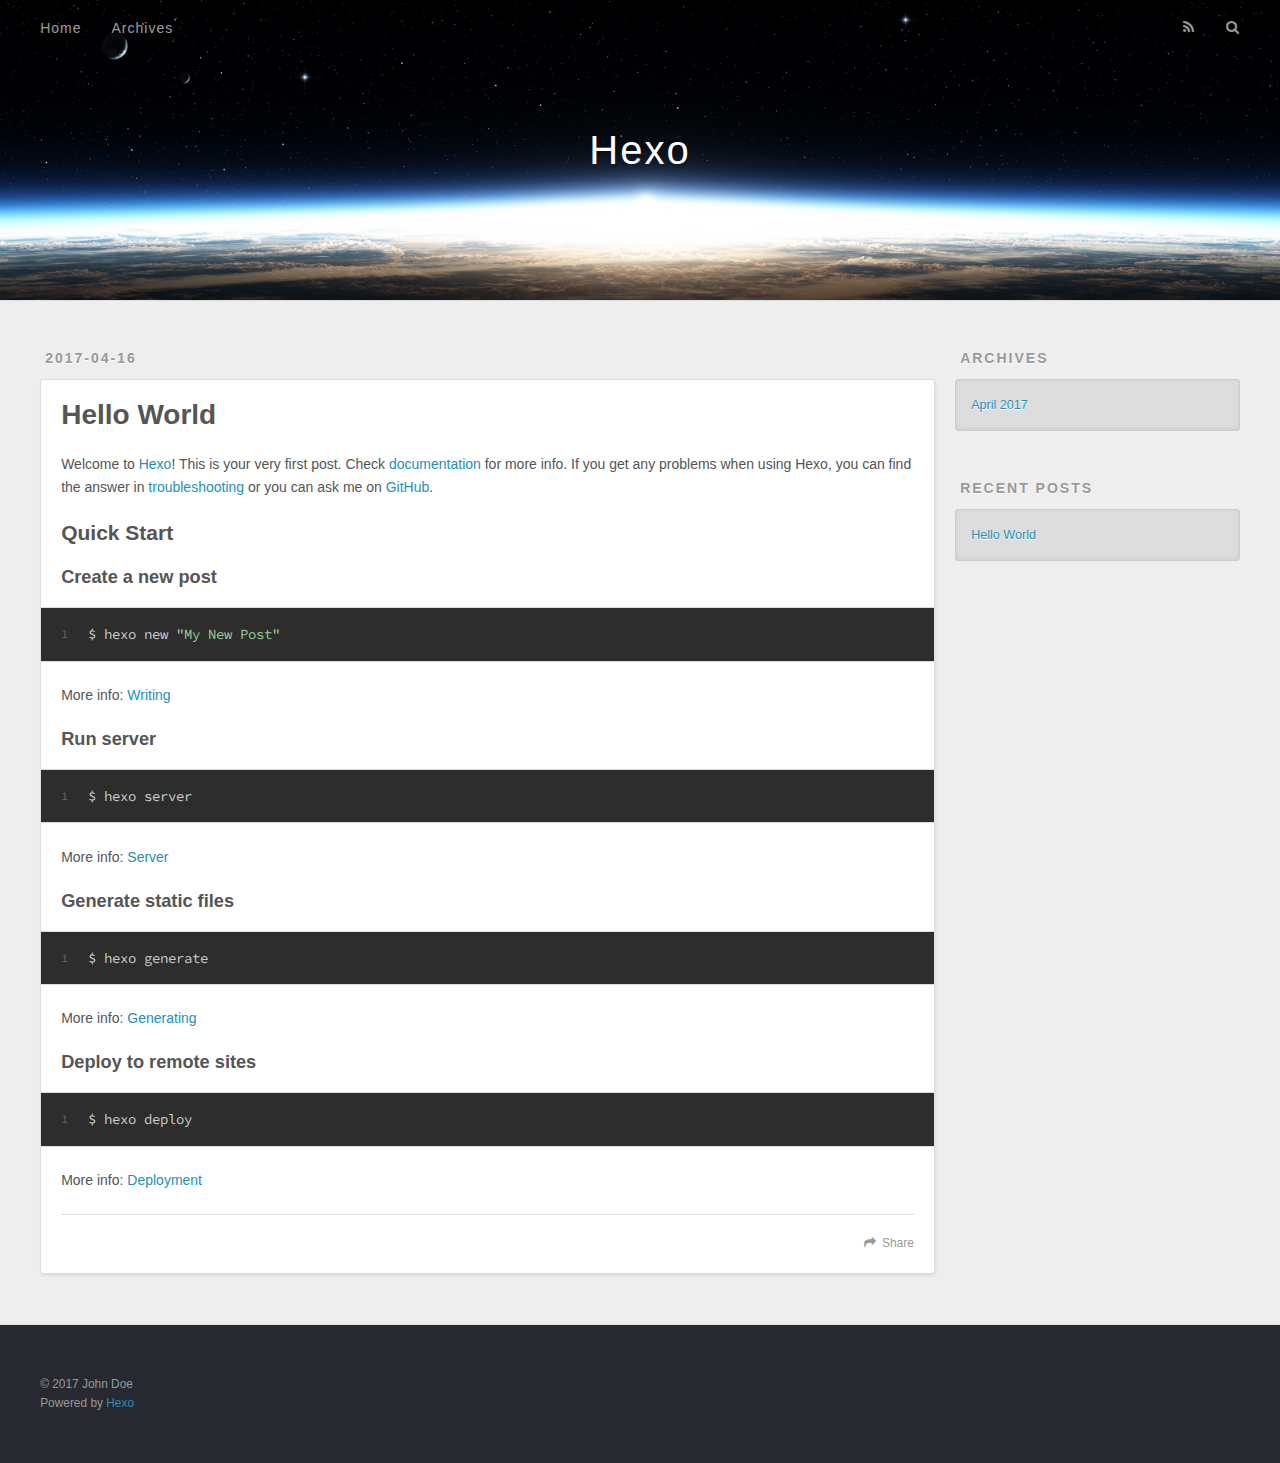
==== index.html @ 0e1c034b "Site updated: 2017-04-16 21:16:54" ====
<!DOCTYPE html>
<html>
<head>
  <meta charset="utf-8">
  
  <title>Hexo</title>
  <meta name="viewport" content="width=device-width, initial-scale=1, maximum-scale=1">
  <meta property="og:type" content="website">
<meta property="og:title" content="Hexo">
<meta property="og:url" content="http://yoursite.com/index.html">
<meta property="og:site_name" content="Hexo">
<meta name="twitter:card" content="summary">
<meta name="twitter:title" content="Hexo">
  
    <link rel="alternate" href="/atom.xml" title="Hexo" type="application/atom+xml">
  
  
    <link rel="icon" href="/favicon.png">
  
  
    <link href="//fonts.googleapis.com/css?family=Source+Code+Pro" rel="stylesheet" type="text/css">
  
  <link rel="stylesheet" href="/css/style.css">
  

</head>

<body>
  <div id="container">
    <div id="wrap">
      <header id="header">
  <div id="banner"></div>
  <div id="header-outer" class="outer">
    <div id="header-title" class="inner">
      <h1 id="logo-wrap">
        <a href="/" id="logo">Hexo</a>
      </h1>
      
    </div>
    <div id="header-inner" class="inner">
      <nav id="main-nav">
        <a id="main-nav-toggle" class="nav-icon"></a>
        
          <a class="main-nav-link" href="/">Home</a>
        
          <a class="main-nav-link" href="/archives">Archives</a>
        
      </nav>
      <nav id="sub-nav">
        
          <a id="nav-rss-link" class="nav-icon" href="/atom.xml" title="RSS Feed"></a>
        
        <a id="nav-search-btn" class="nav-icon" title="Search"></a>
      </nav>
      <div id="search-form-wrap">
        <form action="//google.com/search" method="get" accept-charset="UTF-8" class="search-form"><input type="search" name="q" class="search-form-input" placeholder="Search"><button type="submit" class="search-form-submit">&#xF002;</button><input type="hidden" name="sitesearch" value="http://yoursite.com"></form>
      </div>
    </div>
  </div>
</header>
      <div class="outer">
        <section id="main">
  
    <article id="post-hello-world" class="article article-type-post" itemscope itemprop="blogPost">
  <div class="article-meta">
    <a href="/2017/04/16/hello-world/" class="article-date">
  <time datetime="2017-04-16T12:38:31.000Z" itemprop="datePublished">2017-04-16</time>
</a>
    
  </div>
  <div class="article-inner">
    
    
      <header class="article-header">
        
  
    <h1 itemprop="name">
      <a class="article-title" href="/2017/04/16/hello-world/">Hello World</a>
    </h1>
  

      </header>
    
    <div class="article-entry" itemprop="articleBody">
      
        <p>Welcome to <a href="https://hexo.io/" target="_blank" rel="external">Hexo</a>! This is your very first post. Check <a href="https://hexo.io/docs/" target="_blank" rel="external">documentation</a> for more info. If you get any problems when using Hexo, you can find the answer in <a href="https://hexo.io/docs/troubleshooting.html" target="_blank" rel="external">troubleshooting</a> or you can ask me on <a href="https://github.com/hexojs/hexo/issues" target="_blank" rel="external">GitHub</a>.</p>
<h2 id="Quick-Start"><a href="#Quick-Start" class="headerlink" title="Quick Start"></a>Quick Start</h2><h3 id="Create-a-new-post"><a href="#Create-a-new-post" class="headerlink" title="Create a new post"></a>Create a new post</h3><figure class="highlight bash"><table><tr><td class="gutter"><pre><div class="line">1</div></pre></td><td class="code"><pre><div class="line">$ hexo new <span class="string">"My New Post"</span></div></pre></td></tr></table></figure>
<p>More info: <a href="https://hexo.io/docs/writing.html" target="_blank" rel="external">Writing</a></p>
<h3 id="Run-server"><a href="#Run-server" class="headerlink" title="Run server"></a>Run server</h3><figure class="highlight bash"><table><tr><td class="gutter"><pre><div class="line">1</div></pre></td><td class="code"><pre><div class="line">$ hexo server</div></pre></td></tr></table></figure>
<p>More info: <a href="https://hexo.io/docs/server.html" target="_blank" rel="external">Server</a></p>
<h3 id="Generate-static-files"><a href="#Generate-static-files" class="headerlink" title="Generate static files"></a>Generate static files</h3><figure class="highlight bash"><table><tr><td class="gutter"><pre><div class="line">1</div></pre></td><td class="code"><pre><div class="line">$ hexo generate</div></pre></td></tr></table></figure>
<p>More info: <a href="https://hexo.io/docs/generating.html" target="_blank" rel="external">Generating</a></p>
<h3 id="Deploy-to-remote-sites"><a href="#Deploy-to-remote-sites" class="headerlink" title="Deploy to remote sites"></a>Deploy to remote sites</h3><figure class="highlight bash"><table><tr><td class="gutter"><pre><div class="line">1</div></pre></td><td class="code"><pre><div class="line">$ hexo deploy</div></pre></td></tr></table></figure>
<p>More info: <a href="https://hexo.io/docs/deployment.html" target="_blank" rel="external">Deployment</a></p>

      
    </div>
    <footer class="article-footer">
      <a data-url="http://yoursite.com/2017/04/16/hello-world/" data-id="cj1kpspxg0000loucsde2zpg5" class="article-share-link">Share</a>
      
      
    </footer>
  </div>
  
</article>


  

</section>
        
          <aside id="sidebar">
  
    

  
    

  
    
  
    
  <div class="widget-wrap">
    <h3 class="widget-title">Archives</h3>
    <div class="widget">
      <ul class="archive-list"><li class="archive-list-item"><a class="archive-list-link" href="/archives/2017/04/">April 2017</a></li></ul>
    </div>
  </div>


  
    
  <div class="widget-wrap">
    <h3 class="widget-title">Recent Posts</h3>
    <div class="widget">
      <ul>
        
          <li>
            <a href="/2017/04/16/hello-world/">Hello World</a>
          </li>
        
      </ul>
    </div>
  </div>

  
</aside>
        
      </div>
      <footer id="footer">
  
  <div class="outer">
    <div id="footer-info" class="inner">
      &copy; 2017 John Doe<br>
      Powered by <a href="http://hexo.io/" target="_blank">Hexo</a>
    </div>
  </div>
</footer>
    </div>
    <nav id="mobile-nav">
  
    <a href="/" class="mobile-nav-link">Home</a>
  
    <a href="/archives" class="mobile-nav-link">Archives</a>
  
</nav>
    

<script src="//ajax.googleapis.com/ajax/libs/jquery/2.0.3/jquery.min.js"></script>


  <link rel="stylesheet" href="/fancybox/jquery.fancybox.css">
  <script src="/fancybox/jquery.fancybox.pack.js"></script>


<script src="/js/script.js"></script>

  </div>
</body>
</html>
---- css/style.css ----
body {
  width: 100%;
}
body:before,
body:after {
  content: "";
  display: table;
}
body:after {
  clear: both;
}
html,
body,
div,
span,
applet,
object,
iframe,
h1,
h2,
h3,
h4,
h5,
h6,
p,
blockquote,
pre,
a,
abbr,
acronym,
address,
big,
cite,
code,
del,
dfn,
em,
img,
ins,
kbd,
q,
s,
samp,
small,
strike,
strong,
sub,
sup,
tt,
var,
dl,
dt,
dd,
ol,
ul,
li,
fieldset,
form,
label,
legend,
table,
caption,
tbody,
tfoot,
thead,
tr,
th,
td {
  margin: 0;
  padding: 0;
  border: 0;
  outline: 0;
  font-weight: inherit;
  font-style: inherit;
  font-family: inherit;
  font-size: 100%;
  vertical-align: baseline;
}
body {
  line-height: 1;
  color: #000;
  background: #fff;
}
ol,
ul {
  list-style: none;
}
table {
  border-collapse: separate;
  border-spacing: 0;
  vertical-align: middle;
}
caption,
th,
td {
  text-align: left;
  font-weight: normal;
  vertical-align: middle;
}
a img {
  border: none;
}
input,
button {
  margin: 0;
  padding: 0;
}
input::-moz-focus-inner,
button::-moz-focus-inner {
  border: 0;
  padding: 0;
}
@font-face {
  font-family: FontAwesome;
  font-style: normal;
  font-weight: normal;
  src: url("fonts/fontawesome-webfont.eot?v=#4.0.3");
  src: url("fonts/fontawesome-webfont.eot?#iefix&v=#4.0.3") format("embedded-opentype"), url("fonts/fontawesome-webfont.woff?v=#4.0.3") format("woff"), url("fonts/fontawesome-webfont.ttf?v=#4.0.3") format("truetype"), url("fonts/fontawesome-webfont.svg#fontawesomeregular?v=#4.0.3") format("svg");
}
html,
body,
#container {
  height: 100%;
}
body {
  background: #eee;
  font: 14px "Helvetica Neue", Helvetica, Arial, sans-serif;
  -webkit-text-size-adjust: 100%;
}
.outer {
  max-width: 1220px;
  margin: 0 auto;
  padding: 0 20px;
}
.outer:before,
.outer:after {
  content: "";
  display: table;
}
.outer:after {
  clear: both;
}
.inner {
  display: inline;
  float: left;
  width: 98.33333333333333%;
  margin: 0 0.833333333333333%;
}
.left,
.alignleft {
  float: left;
}
.right,
.alignright {
  float: right;
}
.clear {
  clear: both;
}
#container {
  position: relative;
}
.mobile-nav-on {
  overflow: hidden;
}
#wrap {
  height: 100%;
  width: 100%;
  position: absolute;
  top: 0;
  left: 0;
  -webkit-transition: 0.2s ease-out;
  -moz-transition: 0.2s ease-out;
  -ms-transition: 0.2s ease-out;
  transition: 0.2s ease-out;
  z-index: 1;
  background: #eee;
}
.mobile-nav-on #wrap {
  left: 280px;
}
@media screen and (min-width: 768px) {
  #main {
    display: inline;
    float: left;
    width: 73.33333333333333%;
    margin: 0 0.833333333333333%;
  }
}
.article-date,
.article-category-link,
.archive-year,
.widget-title {
  text-decoration: none;
  text-transform: uppercase;
  letter-spacing: 2px;
  color: #999;
  margin-bottom: 1em;
  margin-left: 5px;
  line-height: 1em;
  text-shadow: 0 1px #fff;
  font-weight: bold;
}
.article-inner,
.archive-article-inner {
  background: #fff;
  -webkit-box-shadow: 1px 2px 3px #ddd;
  box-shadow: 1px 2px 3px #ddd;
  border: 1px solid #ddd;
  border-radius: 3px;
}
.article-entry h1,
.widget h1 {
  font-size: 2em;
}
.article-entry h2,
.widget h2 {
  font-size: 1.5em;
}
.article-entry h3,
.widget h3 {
  font-size: 1.3em;
}
.article-entry h4,
.widget h4 {
  font-size: 1.2em;
}
.article-entry h5,
.widget h5 {
  font-size: 1em;
}
.article-entry h6,
.widget h6 {
  font-size: 1em;
  color: #999;
}
.article-entry hr,
.widget hr {
  border: 1px dashed #ddd;
}
.article-entry strong,
.widget strong {
  font-weight: bold;
}
.article-entry em,
.widget em,
.article-entry cite,
.widget cite {
  font-style: italic;
}
.article-entry sup,
.widget sup,
.article-entry sub,
.widget sub {
  font-size: 0.75em;
  line-height: 0;
  position: relative;
  vertical-align: baseline;
}
.article-entry sup,
.widget sup {
  top: -0.5em;
}
.article-entry sub,
.widget sub {
  bottom: -0.2em;
}
.article-entry small,
.widget small {
  font-size: 0.85em;
}
.article-entry acronym,
.widget acronym,
.article-entry abbr,
.widget abbr {
  border-bottom: 1px dotted;
}
.article-entry ul,
.widget ul,
.article-entry ol,
.widget ol,
.article-entry dl,
.widget dl {
  margin: 0 20px;
  line-height: 1.6em;
}
.article-entry ul ul,
.widget ul ul,
.article-entry ol ul,
.widget ol ul,
.article-entry ul ol,
.widget ul ol,
.article-entry ol ol,
.widget ol ol {
  margin-top: 0;
  margin-bottom: 0;
}
.article-entry ul,
.widget ul {
  list-style: disc;
}
.article-entry ol,
.widget ol {
  list-style: decimal;
}
.article-entry dt,
.widget dt {
  font-weight: bold;
}
#header {
  height: 300px;
  position: relative;
  border-bottom: 1px solid #ddd;
}
#header:before,
#header:after {
  content: "";
  position: absolute;
  left: 0;
  right: 0;
  height: 40px;
}
#header:before {
  top: 0;
  background: -webkit-linear-gradient(rgba(0,0,0,0.2), transparent);
  background: -moz-linear-gradient(rgba(0,0,0,0.2), transparent);
  background: -ms-linear-gradient(rgba(0,0,0,0.2), transparent);
  background: linear-gradient(rgba(0,0,0,0.2), transparent);
}
#header:after {
  bottom: 0;
  background: -webkit-linear-gradient(transparent, rgba(0,0,0,0.2));
  background: -moz-linear-gradient(transparent, rgba(0,0,0,0.2));
  background: -ms-linear-gradient(transparent, rgba(0,0,0,0.2));
  background: linear-gradient(transparent, rgba(0,0,0,0.2));
}
#header-outer {
  height: 100%;
  position: relative;
}
#header-inner {
  position: relative;
  overflow: hidden;
}
#banner {
  position: absolute;
  top: 0;
  left: 0;
  width: 100%;
  height: 100%;
  background: url("images/banner.jpg") center #000;
  -webkit-background-size: cover;
  -moz-background-size: cover;
  background-size: cover;
  z-index: -1;
}
#header-title {
  text-align: center;
  height: 40px;
  position: absolute;
  top: 50%;
  left: 0;
  margin-top: -20px;
}
#logo,
#subtitle {
  text-decoration: none;
  color: #fff;
  font-weight: 300;
  text-shadow: 0 1px 4px rgba(0,0,0,0.3);
}
#logo {
  font-size: 40px;
  line-height: 40px;
  letter-spacing: 2px;
}
#subtitle {
  font-size: 16px;
  line-height: 16px;
  letter-spacing: 1px;
}
#subtitle-wrap {
  margin-top: 16px;
}
#main-nav {
  float: left;
  margin-left: -15px;
}
.nav-icon,
.main-nav-link {
  float: left;
  color: #fff;
  opacity: 0.6;
  text-decoration: none;
  text-shadow: 0 1px rgba(0,0,0,0.2);
  -webkit-transition: opacity 0.2s;
  -moz-transition: opacity 0.2s;
  -ms-transition: opacity 0.2s;
  transition: opacity 0.2s;
  display: block;
  padding: 20px 15px;
}
.nav-icon:hover,
.main-nav-link:hover {
  opacity: 1;
}
.nav-icon {
  font-family: FontAwesome;
  text-align: center;
  font-size: 14px;
  width: 14px;
  height: 14px;
  padding: 20px 15px;
  position: relative;
  cursor: pointer;
}
.main-nav-link {
  font-weight: 300;
  letter-spacing: 1px;
}
@media screen and (max-width: 479px) {
  .main-nav-link {
    display: none;
  }
}
#main-nav-toggle {
  display: none;
}
#main-nav-toggle:before {
  content: "\f0c9";
}
@media screen and (max-width: 479px) {
  #main-nav-toggle {
    display: block;
  }
}
#sub-nav {
  float: right;
  margin-right: -15px;
}
#nav-rss-link:before {
  content: "\f09e";
}
#nav-search-btn:before {
  content: "\f002";
}
#search-form-wrap {
  position: absolute;
  top: 15px;
  width: 150px;
  height: 30px;
  right: -150px;
  opacity: 0;
  -webkit-transition: 0.2s ease-out;
  -moz-transition: 0.2s ease-out;
  -ms-transition: 0.2s ease-out;
  transition: 0.2s ease-out;
}
#search-form-wrap.on {
  opacity: 1;
  right: 0;
}
@media screen and (max-width: 479px) {
  #search-form-wrap {
    width: 100%;
    right: -100%;
  }
}
.search-form {
  position: absolute;
  top: 0;
  left: 0;
  right: 0;
  background: #fff;
  padding: 5px 15px;
  border-radius: 15px;
  -webkit-box-shadow: 0 0 10px rgba(0,0,0,0.3);
  box-shadow: 0 0 10px rgba(0,0,0,0.3);
}
.search-form-input {
  border: none;
  background: none;
  color: #555;
  width: 100%;
  font: 13px "Helvetica Neue", Helvetica, Arial, sans-serif;
  outline: none;
}
.search-form-input::-webkit-search-results-decoration,
.search-form-input::-webkit-search-cancel-button {
  -webkit-appearance: none;
}
.search-form-submit {
  position: absolute;
  top: 50%;
  right: 10px;
  margin-top: -7px;
  font: 13px FontAwesome;
  border: none;
  background: none;
  color: #bbb;
  cursor: pointer;
}
.search-form-submit:hover,
.search-form-submit:focus {
  color: #777;
}
.article {
  margin: 50px 0;
}
.article-inner {
  overflow: hidden;
}
.article-meta:before,
.article-meta:after {
  content: "";
  display: table;
}
.article-meta:after {
  clear: both;
}
.article-date {
  float: left;
}
.article-category {
  float: left;
  line-height: 1em;
  color: #ccc;
  text-shadow: 0 1px #fff;
  margin-left: 8px;
}
.article-category:before {
  content: "\2022";
}
.article-category-link {
  margin: 0 12px 1em;
}
.article-header {
  padding: 20px 20px 0;
}
.article-title {
  text-decoration: none;
  font-size: 2em;
  font-weight: bold;
  color: #555;
  line-height: 1.1em;
  -webkit-transition: color 0.2s;
  -moz-transition: color 0.2s;
  -ms-transition: color 0.2s;
  transition: color 0.2s;
}
a.article-title:hover {
  color: #258fb8;
}
.article-entry {
  color: #555;
  padding: 0 20px;
}
.article-entry:before,
.article-entry:after {
  content: "";
  display: table;
}
.article-entry:after {
  clear: both;
}
.article-entry p,
.article-entry table {
  line-height: 1.6em;
  margin: 1.6em 0;
}
.article-entry h1,
.article-entry h2,
.article-entry h3,
.article-entry h4,
.article-entry h5,
.article-entry h6 {
  font-weight: bold;
}
.article-entry h1,
.article-entry h2,
.article-entry h3,
.article-entry h4,
.article-entry h5,
.article-entry h6 {
  line-height: 1.1em;
  margin: 1.1em 0;
}
.article-entry a {
  color: #258fb8;
  text-decoration: none;
}
.article-entry a:hover {
  text-decoration: underline;
}
.article-entry ul,
.article-entry ol,
.article-entry dl {
  margin-top: 1.6em;
  margin-bottom: 1.6em;
}
.article-entry img,
.article-entry video {
  max-width: 100%;
  height: auto;
  display: block;
  margin: auto;
}
.article-entry iframe {
  border: none;
}
.article-entry table {
  width: 100%;
  border-collapse: collapse;
  border-spacing: 0;
}
.article-entry th {
  font-weight: bold;
  border-bottom: 3px solid #ddd;
  padding-bottom: 0.5em;
}
.article-entry td {
  border-bottom: 1px solid #ddd;
  padding: 10px 0;
}
.article-entry blockquote {
  font-family: Georgia, "Times New Roman", serif;
  font-size: 1.4em;
  margin: 1.6em 20px;
  text-align: center;
}
.article-entry blockquote footer {
  font-size: 14px;
  margin: 1.6em 0;
  font-family: "Helvetica Neue", Helvetica, Arial, sans-serif;
}
.article-entry blockquote footer cite:before {
  content: "—";
  padding: 0 0.5em;
}
.article-entry .pullquote {
  text-align: left;
  width: 45%;
  margin: 0;
}
.article-entry .pullquote.left {
  margin-left: 0.5em;
  margin-right: 1em;
}
.article-entry .pullquote.right {
  margin-right: 0.5em;
  margin-left: 1em;
}
.article-entry .caption {
  color: #999;
  display: block;
  font-size: 0.9em;
  margin-top: 0.5em;
  position: relative;
  text-align: center;
}
.article-entry .video-container {
  position: relative;
  padding-top: 56.25%;
  height: 0;
  overflow: hidden;
}
.article-entry .video-container iframe,
.article-entry .video-container object,
.article-entry .video-container embed {
  position: absolute;
  top: 0;
  left: 0;
  width: 100%;
  height: 100%;
  margin-top: 0;
}
.article-more-link a {
  display: inline-block;
  line-height: 1em;
  padding: 6px 15px;
  border-radius: 15px;
  background: #eee;
  color: #999;
  text-shadow: 0 1px #fff;
  text-decoration: none;
}
.article-more-link a:hover {
  background: #258fb8;
  color: #fff;
  text-decoration: none;
  text-shadow: 0 1px #1e7293;
}
.article-footer {
  font-size: 0.85em;
  line-height: 1.6em;
  border-top: 1px solid #ddd;
  padding-top: 1.6em;
  margin: 0 20px 20px;
}
.article-footer:before,
.article-footer:after {
  content: "";
  display: table;
}
.article-footer:after {
  clear: both;
}
.article-footer a {
  color: #999;
  text-decoration: none;
}
.article-footer a:hover {
  color: #555;
}
.article-tag-list-item {
  float: left;
  margin-right: 10px;
}
.article-tag-list-link:before {
  content: "#";
}
.article-comment-link {
  float: right;
}
.article-comment-link:before {
  content: "\f075";
  font-family: FontAwesome;
  padding-right: 8px;
}
.article-share-link {
  cursor: pointer;
  float: right;
  margin-left: 20px;
}
.article-share-link:before {
  content: "\f064";
  font-family: FontAwesome;
  padding-right: 6px;
}
#article-nav {
  position: relative;
}
#article-nav:before,
#article-nav:after {
  content: "";
  display: table;
}
#article-nav:after {
  clear: both;
}
@media screen and (min-width: 768px) {
  #article-nav {
    margin: 50px 0;
  }
  #article-nav:before {
    width: 8px;
    height: 8px;
    position: absolute;
    top: 50%;
    left: 50%;
    margin-top: -4px;
    margin-left: -4px;
    content: "";
    border-radius: 50%;
    background: #ddd;
    -webkit-box-shadow: 0 1px 2px #fff;
    box-shadow: 0 1px 2px #fff;
  }
}
.article-nav-link-wrap {
  text-decoration: none;
  text-shadow: 0 1px #fff;
  color: #999;
  -webkit-box-sizing: border-box;
  -moz-box-sizing: border-box;
  box-sizing: border-box;
  margin-top: 50px;
  text-align: center;
  display: block;
}
.article-nav-link-wrap:hover {
  color: #555;
}
@media screen and (min-width: 768px) {
  .article-nav-link-wrap {
    width: 50%;
    margin-top: 0;
  }
}
@media screen and (min-width: 768px) {
  #article-nav-newer {
    float: left;
    text-align: right;
    padding-right: 20px;
  }
}
@media screen and (min-width: 768px) {
  #article-nav-older {
    float: right;
    text-align: left;
    padding-left: 20px;
  }
}
.article-nav-caption {
  text-transform: uppercase;
  letter-spacing: 2px;
  color: #ddd;
  line-height: 1em;
  font-weight: bold;
}
#article-nav-newer .article-nav-caption {
  margin-right: -2px;
}
.article-nav-title {
  font-size: 0.85em;
  line-height: 1.6em;
  margin-top: 0.5em;
}
.article-share-box {
  position: absolute;
  display: none;
  background: #fff;
  -webkit-box-shadow: 1px 2px 10px rgba(0,0,0,0.2);
  box-shadow: 1px 2px 10px rgba(0,0,0,0.2);
  border-radius: 3px;
  margin-left: -145px;
  overflow: hidden;
  z-index: 1;
}
.article-share-box.on {
  display: block;
}
.article-share-input {
  width: 100%;
  background: none;
  -webkit-box-sizing: border-box;
  -moz-box-sizing: border-box;
  box-sizing: border-box;
  font: 14px "Helvetica Neue", Helvetica, Arial, sans-serif;
  padding: 0 15px;
  color: #555;
  outline: none;
  border: 1px solid #ddd;
  border-radius: 3px 3px 0 0;
  height: 36px;
  line-height: 36px;
}
.article-share-links {
  background: #eee;
}
.article-share-links:before,
.article-share-links:after {
  content: "";
  display: table;
}
.article-share-links:after {
  clear: both;
}
.article-share-twitter,
.article-share-facebook,
.article-share-pinterest,
.article-share-google {
  width: 50px;
  height: 36px;
  display: block;
  float: left;
  position: relative;
  color: #999;
  text-shadow: 0 1px #fff;
}
.article-share-twitter:before,
.article-share-facebook:before,
.article-share-pinterest:before,
.article-share-google:before {
  font-size: 20px;
  font-family: FontAwesome;
  width: 20px;
  height: 20px;
  position: absolute;
  top: 50%;
  left: 50%;
  margin-top: -10px;
  margin-left: -10px;
  text-align: center;
}
.article-share-twitter:hover,
.article-share-facebook:hover,
.article-share-pinterest:hover,
.article-share-google:hover {
  color: #fff;
}
.article-share-twitter:before {
  content: "\f099";
}
.article-share-twitter:hover {
  background: #00aced;
  text-shadow: 0 1px #008abe;
}
.article-share-facebook:before {
  content: "\f09a";
}
.article-share-facebook:hover {
  background: #3b5998;
  text-shadow: 0 1px #2f477a;
}
.article-share-pinterest:before {
  content: "\f0d2";
}
.article-share-pinterest:hover {
  background: #cb2027;
  text-shadow: 0 1px #a21a1f;
}
.article-share-google:before {
  content: "\f0d5";
}
.article-share-google:hover {
  background: #dd4b39;
  text-shadow: 0 1px #be3221;
}
.article-gallery {
  background: #000;
  position: relative;
}
.article-gallery-photos {
  position: relative;
  overflow: hidden;
}
.article-gallery-img {
  display: none;
  max-width: 100%;
}
.article-gallery-img:first-child {
  display: block;
}
.article-gallery-img.loaded {
  position: absolute;
  display: block;
}
.article-gallery-img img {
  display: block;
  max-width: 100%;
  margin: 0 auto;
}
#comments {
  background: #fff;
  -webkit-box-shadow: 1px 2px 3px #ddd;
  box-shadow: 1px 2px 3px #ddd;
  padding: 20px;
  border: 1px solid #ddd;
  border-radius: 3px;
  margin: 50px 0;
}
#comments a {
  color: #258fb8;
}
.archives-wrap {
  margin: 50px 0;
}
.archives:before,
.archives:after {
  content: "";
  display: table;
}
.archives:after {
  clear: both;
}
.archive-year-wrap {
  margin-bottom: 1em;
}
.archives {
  -webkit-column-gap: 10px;
  -moz-column-gap: 10px;
  column-gap: 10px;
}
@media screen and (min-width: 480px) and (max-width: 767px) {
  .archives {
    -webkit-column-count: 2;
    -moz-column-count: 2;
    column-count: 2;
  }
}
@media screen and (min-width: 768px) {
  .archives {
    -webkit-column-count: 3;
    -moz-column-count: 3;
    column-count: 3;
  }
}
.archive-article {
  -webkit-column-break-inside: avoid;
  page-break-inside: avoid;
  overflow: hidden;
  break-inside: avoid-column;
}
.archive-article-inner {
  padding: 10px;
  margin-bottom: 15px;
}
.archive-article-title {
  text-decoration: none;
  font-weight: bold;
  color: #555;
  -webkit-transition: color 0.2s;
  -moz-transition: color 0.2s;
  -ms-transition: color 0.2s;
  transition: color 0.2s;
  line-height: 1.6em;
}
.archive-article-title:hover {
  color: #258fb8;
}
.archive-article-footer {
  margin-top: 1em;
}
.archive-article-date {
  color: #999;
  text-decoration: none;
  font-size: 0.85em;
  line-height: 1em;
  margin-bottom: 0.5em;
  display: block;
}
#page-nav {
  margin: 50px auto;
  background: #fff;
  -webkit-box-shadow: 1px 2px 3px #ddd;
  box-shadow: 1px 2px 3px #ddd;
  border: 1px solid #ddd;
  border-radius: 3px;
  text-align: center;
  color: #999;
  overflow: hidden;
}
#page-nav:before,
#page-nav:after {
  content: "";
  display: table;
}
#page-nav:after {
  clear: both;
}
#page-nav a,
#page-nav span {
  padding: 10px 20px;
  line-height: 1;
  height: 2ex;
}
#page-nav a {
  color: #999;
  text-decoration: none;
}
#page-nav a:hover {
  background: #999;
  color: #fff;
}
#page-nav .prev {
  float: left;
}
#page-nav .next {
  float: right;
}
#page-nav .page-number {
  display: inline-block;
}
@media screen and (max-width: 479px) {
  #page-nav .page-number {
    display: none;
  }
}
#page-nav .current {
  color: #555;
  font-weight: bold;
}
#page-nav .space {
  color: #ddd;
}
#footer {
  background: #262a30;
  padding: 50px 0;
  border-top: 1px solid #ddd;
  color: #999;
}
#footer a {
  color: #258fb8;
  text-decoration: none;
}
#footer a:hover {
  text-decoration: underline;
}
#footer-info {
  line-height: 1.6em;
  font-size: 0.85em;
}
.article-entry pre,
.article-entry .highlight {
  background: #2d2d2d;
  margin: 0 -20px;
  padding: 15px 20px;
  border-style: solid;
  border-color: #ddd;
  border-width: 1px 0;
  overflow: auto;
  color: #ccc;
  line-height: 22.400000000000002px;
}
.article-entry .highlight .gutter pre,
.article-entry .gist .gist-file .gist-data .line-numbers {
  color: #666;
  font-size: 0.85em;
}
.article-entry pre,
.article-entry code {
  font-family: "Source Code Pro", Consolas, Monaco, Menlo, Consolas, monospace;
}
.article-entry code {
  background: #eee;
  text-shadow: 0 1px #fff;
  padding: 0 0.3em;
}
.article-entry pre code {
  background: none;
  text-shadow: none;
  padding: 0;
}
.article-entry .highlight pre {
  border: none;
  margin: 0;
  padding: 0;
}
.article-entry .highlight table {
  margin: 0;
  width: auto;
}
.article-entry .highlight td {
  border: none;
  padding: 0;
}
.article-entry .highlight figcaption {
  font-size: 0.85em;
  color: #999;
  line-height: 1em;
  margin-bottom: 1em;
}
.article-entry .highlight figcaption:before,
.article-entry .highlight figcaption:after {
  content: "";
  display: table;
}
.article-entry .highlight figcaption:after {
  clear: both;
}
.article-entry .highlight figcaption a {
  float: right;
}
.article-entry .highlight .gutter pre {
  text-align: right;
  padding-right: 20px;
}
.article-entry .highlight .line {
  height: 22.400000000000002px;
}
.article-entry .highlight .line.marked {
  background: #515151;
}
.article-entry .gist {
  margin: 0 -20px;
  border-style: solid;
  border-color: #ddd;
  border-width: 1px 0;
  background: #2d2d2d;
  padding: 15px 20px 15px 0;
}
.article-entry .gist .gist-file {
  border: none;
  font-family: "Source Code Pro", Consolas, Monaco, Menlo, Consolas, monospace;
  margin: 0;
}
.article-entry .gist .gist-file .gist-data {
  background: none;
  border: none;
}
.article-entry .gist .gist-file .gist-data .line-numbers {
  background: none;
  border: none;
  padding: 0 20px 0 0;
}
.article-entry .gist .gist-file .gist-data .line-data {
  padding: 0 !important;
}
.article-entry .gist .gist-file .highlight {
  margin: 0;
  padding: 0;
  border: none;
}
.article-entry .gist .gist-file .gist-meta {
  background: #2d2d2d;
  color: #999;
  font: 0.85em "Helvetica Neue", Helvetica, Arial, sans-serif;
  text-shadow: 0 0;
  padding: 0;
  margin-top: 1em;
  margin-left: 20px;
}
.article-entry .gist .gist-file .gist-meta a {
  color: #258fb8;
  font-weight: normal;
}
.article-entry .gist .gist-file .gist-meta a:hover {
  text-decoration: underline;
}
pre .comment,
pre .title {
  color: #999;
}
pre .variable,
pre .attribute,
pre .tag,
pre .regexp,
pre .ruby .constant,
pre .xml .tag .title,
pre .xml .pi,
pre .xml .doctype,
pre .html .doctype,
pre .css .id,
pre .css .class,
pre .css .pseudo {
  color: #f2777a;
}
pre .number,
pre .preprocessor,
pre .built_in,
pre .literal,
pre .params,
pre .constant {
  color: #f99157;
}
pre .class,
pre .ruby .class .title,
pre .css .rules .attribute {
  color: #9c9;
}
pre .string,
pre .value,
pre .inheritance,
pre .header,
pre .ruby .symbol,
pre .xml .cdata {
  color: #9c9;
}
pre .css .hexcolor {
  color: #6cc;
}
pre .function,
pre .python .decorator,
pre .python .title,
pre .ruby .function .title,
pre .ruby .title .keyword,
pre .perl .sub,
pre .javascript .title,
pre .coffeescript .title {
  color: #69c;
}
pre .keyword,
pre .javascript .function {
  color: #c9c;
}
@media screen and (max-width: 479px) {
  #mobile-nav {
    position: absolute;
    top: 0;
    left: 0;
    width: 280px;
    height: 100%;
    background: #191919;
    border-right: 1px solid #fff;
  }
}
@media screen and (max-width: 479px) {
  .mobile-nav-link {
    display: block;
    color: #999;
    text-decoration: none;
    padding: 15px 20px;
    font-weight: bold;
  }
  .mobile-nav-link:hover {
    color: #fff;
  }
}
@media screen and (min-width: 768px) {
  #sidebar {
    display: inline;
    float: left;
    width: 23.333333333333332%;
    margin: 0 0.833333333333333%;
  }
}
.widget-wrap {
  margin: 50px 0;
}
.widget {
  color: #777;
  text-shadow: 0 1px #fff;
  background: #ddd;
  -webkit-box-shadow: 0 -1px 4px #ccc inset;
  box-shadow: 0 -1px 4px #ccc inset;
  border: 1px solid #ccc;
  padding: 15px;
  border-radius: 3px;
}
.widget a {
  color: #258fb8;
  text-decoration: none;
}
.widget a:hover {
  text-decoration: underline;
}
.widget ul ul,
.widget ol ul,
.widget dl ul,
.widget ul ol,
.widget ol ol,
.widget dl ol,
.widget ul dl,
.widget ol dl,
.widget dl dl {
  margin-left: 15px;
  list-style: disc;
}
.widget {
  line-height: 1.6em;
  word-wrap: break-word;
  font-size: 0.9em;
}
.widget ul,
.widget ol {
  list-style: none;
  margin: 0;
}
.widget ul ul,
.widget ol ul,
.widget ul ol,
.widget ol ol {
  margin: 0 20px;
}
.widget ul ul,
.widget ol ul {
  list-style: disc;
}
.widget ul ol,
.widget ol ol {
  list-style: decimal;
}
.category-list-count,
.tag-list-count,
.archive-list-count {
  padding-left: 5px;
  color: #999;
  font-size: 0.85em;
}
.category-list-count:before,
.tag-list-count:before,
.archive-list-count:before {
  content: "(";
}
.category-list-count:after,
.tag-list-count:after,
.archive-list-count:after {
  content: ")";
}
.tagcloud a {
  margin-right: 5px;
  display: inline-block;
}
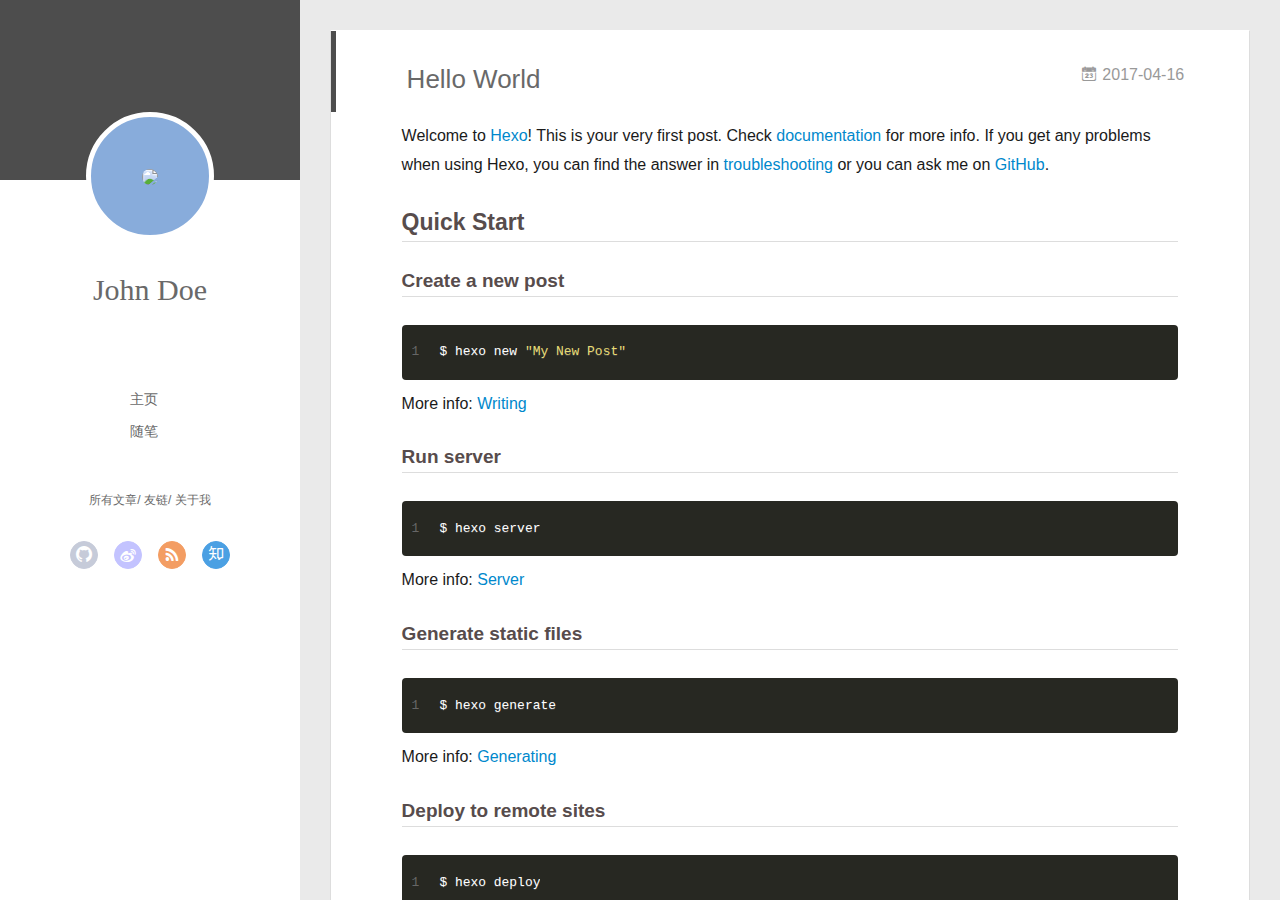
==== commit 001399dd: "Site updated: 2017-04-16 23:09:02" ====
--- a/index.html
+++ b/index.html
@@ -3,6 +3,9 @@
 <head>
   <meta charset="utf-8">
   
+  <meta name="renderer" content="webkit">
+  <meta http-equiv="X-UA-Compatible" content="IE=edge" >
+  <link rel="dns-prefetch" href="http://yoursite.com">
   <title>Hexo</title>
   <meta name="viewport" content="width=device-width, initial-scale=1, maximum-scale=1">
   <meta property="og:type" content="website">
@@ -12,64 +15,144 @@
 <meta name="twitter:card" content="summary">
 <meta name="twitter:title" content="Hexo">
   
-    <link rel="alternate" href="/atom.xml" title="Hexo" type="application/atom+xml">
+    <link rel="alternative" href="/atom.xml" title="Hexo" type="application/atom+xml">
   
   
     <link rel="icon" href="/favicon.png">
   
-  
-    <link href="//fonts.googleapis.com/css?family=Source+Code+Pro" rel="stylesheet" type="text/css">
-  
-  <link rel="stylesheet" href="/css/style.css">
+  <link rel="stylesheet" type="text/css" href="/./main.05aabf.css">
+  <style type="text/css">
+  
+    #container.show {
+      background: linear-gradient(200deg,#a0cfe4,#e8c37e);
+    }
+  </style>
+  
+
   
 
 </head>
 
 <body>
-  <div id="container">
-    <div id="wrap">
-      <header id="header">
-  <div id="banner"></div>
-  <div id="header-outer" class="outer">
-    <div id="header-title" class="inner">
-      <h1 id="logo-wrap">
-        <a href="/" id="logo">Hexo</a>
-      </h1>
-      
-    </div>
-    <div id="header-inner" class="inner">
-      <nav id="main-nav">
-        <a id="main-nav-toggle" class="nav-icon"></a>
-        
-          <a class="main-nav-link" href="/">Home</a>
-        
-          <a class="main-nav-link" href="/archives">Archives</a>
-        
-      </nav>
-      <nav id="sub-nav">
-        
-          <a id="nav-rss-link" class="nav-icon" href="/atom.xml" title="RSS Feed"></a>
-        
-        <a id="nav-search-btn" class="nav-icon" title="Search"></a>
-      </nav>
-      <div id="search-form-wrap">
-        <form action="//google.com/search" method="get" accept-charset="UTF-8" class="search-form"><input type="search" name="q" class="search-form-input" placeholder="Search"><button type="submit" class="search-form-submit">&#xF002;</button><input type="hidden" name="sitesearch" value="http://yoursite.com"></form>
-      </div>
-    </div>
-  </div>
-</header>
-      <div class="outer">
-        <section id="main">
-  
-    <article id="post-hello-world" class="article article-type-post" itemscope itemprop="blogPost">
-  <div class="article-meta">
-    <a href="/2017/04/16/hello-world/" class="article-date">
-  <time datetime="2017-04-16T12:38:31.000Z" itemprop="datePublished">2017-04-16</time>
-</a>
-    
-  </div>
+  <div id="container" q-class="show:isCtnShow">
+    <canvas id="anm-canvas" class="anm-canvas"></canvas>
+    <div class="left-col" q-class="show:isShow">
+      
+<div class="overlay" style="background: #4d4d4d"></div>
+<div class="intrude-less">
+	<header id="header" class="inner">
+		<a href="/" class="profilepic">
+			<img src="null" class="js-avatar">
+		</a>
+		<hgroup>
+		  <h1 class="header-author"><a href="/">John Doe</a></h1>
+		</hgroup>
+		
+
+		<nav class="header-menu">
+			<ul>
+			
+				<li><a href="/">主页</a></li>
+	        
+				<li><a href="/tags/随笔/">随笔</a></li>
+	        
+			</ul>
+		</nav>
+		<nav class="header-smart-menu">
+    		
+    			
+    			<a q-on="click: openSlider(e, 'innerArchive')" href="javascript:void(0)">所有文章</a>
+    			
+            
+    			
+    			<a q-on="click: openSlider(e, 'friends')" href="javascript:void(0)">友链</a>
+    			
+            
+    			
+    			<a q-on="click: openSlider(e, 'aboutme')" href="javascript:void(0)">关于我</a>
+    			
+            
+		</nav>
+		<nav class="header-nav">
+			<div class="social">
+				
+					<a class="github" target="_blank" href="#" title="github"><i class="icon-github"></i></a>
+		        
+					<a class="weibo" target="_blank" href="#" title="weibo"><i class="icon-weibo"></i></a>
+		        
+					<a class="rss" target="_blank" href="#" title="rss"><i class="icon-rss"></i></a>
+		        
+					<a class="zhihu" target="_blank" href="#" title="zhihu"><i class="icon-zhihu"></i></a>
+		        
+			</div>
+		</nav>
+	</header>		
+</div>
+
+    </div>
+    <div class="mid-col" q-class="show:isShow,hide:isShow|isFalse">
+      
+<nav id="mobile-nav">
+  	<div class="overlay js-overlay" style="background: #4d4d4d"></div>
+	<div class="btnctn js-mobile-btnctn">
+  		<div class="slider-trigger list" q-on="click: openSlider(e)"><i class="icon icon-sort"></i></div>
+	</div>
+	<div class="intrude-less">
+		<header id="header" class="inner">
+			<div class="profilepic">
+				<img src="null" class="js-avatar">
+			</div>
+			<hgroup>
+			  <h1 class="header-author js-header-author">John Doe</h1>
+			</hgroup>
+			
+			
+			
+				
+			
+				
+			
+			
+			
+			<nav class="header-nav">
+				<div class="social">
+					
+						<a class="github" target="_blank" href="#" title="github"><i class="icon-github"></i></a>
+			        
+						<a class="weibo" target="_blank" href="#" title="weibo"><i class="icon-weibo"></i></a>
+			        
+						<a class="rss" target="_blank" href="#" title="rss"><i class="icon-rss"></i></a>
+			        
+						<a class="zhihu" target="_blank" href="#" title="zhihu"><i class="icon-zhihu"></i></a>
+			        
+				</div>
+			</nav>
+
+			<nav class="header-menu js-header-menu">
+				<ul style="width: 50%">
+				
+				
+					<li style="width: 50%"><a href="/">主页</a></li>
+		        
+					<li style="width: 50%"><a href="/tags/随笔/">随笔</a></li>
+		        
+				</ul>
+			</nav>
+		</header>				
+	</div>
+	<div class="mobile-mask" style="display:none" q-show="isShow"></div>
+</nav>
+
+      <div id="wrapper" class="body-wrap">
+        <div class="menu-l">
+          <div class="canvas-wrap">
+            <canvas data-colors="#eaeaea" data-sectionHeight="100" data-contentId="js-content" id="myCanvas1" class="anm-canvas"></canvas>
+          </div>
+          <div id="js-content" class="content-ll">
+            
+  
+    <article id="post-hello-world" class="article article-type-post  article-index" itemscope itemprop="blogPost">
   <div class="article-inner">
-    
     
       <header class="article-header">
         
@@ -79,6 +162,11 @@
     </h1>
   
 
+        
+        <a href="/2017/04/16/hello-world/" class="archive-article-date">
+  	<time datetime="2017-04-16T12:38:31.000Z" itemprop="datePublished"><i class="icon-calendar icon"></i>2017-04-16</time>
+</a>
+        
       </header>
     
     <div class="article-entry" itemprop="articleBody">
@@ -94,87 +182,275 @@
 <p>More info: <a href="https://hexo.io/docs/deployment.html" target="_blank" rel="external">Deployment</a></p>
 
       
-    </div>
-    <footer class="article-footer">
-      <a data-url="http://yoursite.com/2017/04/16/hello-world/" data-id="cj1kpspxg0000loucsde2zpg5" class="article-share-link">Share</a>
-      
-      
-    </footer>
+
+      
+    </div>
+    <div class="article-info article-info-index">
+      
+      
+      
+
+      
+        <p class="article-more-link">
+          <a class="article-more-a" href="/2017/04/16/hello-world/">展开全文 >></a>
+        </p>
+      
+
+      
+      <div class="clearfix"></div>
+    </div>
   </div>
-  
 </article>
 
 
-  
-
-</section>
-        
-          <aside id="sidebar">
-  
-    
-
-  
-    
-
-  
-    
-  
-    
-  <div class="widget-wrap">
-    <h3 class="widget-title">Archives</h3>
-    <div class="widget">
-      <ul class="archive-list"><li class="archive-list-item"><a class="archive-list-link" href="/archives/2017/04/">April 2017</a></li></ul>
-    </div>
-  </div>
-
-
-  
-    
-  <div class="widget-wrap">
-    <h3 class="widget-title">Recent Posts</h3>
-    <div class="widget">
-      <ul>
-        
-          <li>
-            <a href="/2017/04/16/hello-world/">Hello World</a>
-          </li>
-        
-      </ul>
-    </div>
-  </div>
-
-  
-</aside>
-        
+
+
+
+
+
+
+  
+  
+
+
+          </div>
+        </div>
       </div>
       <footer id="footer">
-  
   <div class="outer">
-    <div id="footer-info" class="inner">
-      &copy; 2017 John Doe<br>
-      Powered by <a href="http://hexo.io/" target="_blank">Hexo</a>
+    <div id="footer-info">
+    	<div class="footer-left">
+    		&copy; 2017 John Doe
+    	</div>
+      	<div class="footer-right">
+      		<a href="http://hexo.io/" target="_blank">Hexo</a>  Theme <a href="https://github.com/litten/hexo-theme-yilia" target="_blank">Yilia</a> by Litten
+      	</div>
     </div>
   </div>
 </footer>
     </div>
-    <nav id="mobile-nav">
-  
-    <a href="/" class="mobile-nav-link">Home</a>
-  
-    <a href="/archives" class="mobile-nav-link">Archives</a>
-  
-</nav>
-    
-
-<script src="//ajax.googleapis.com/ajax/libs/jquery/2.0.3/jquery.min.js"></script>
-
-
-  <link rel="stylesheet" href="/fancybox/jquery.fancybox.css">
-  <script src="/fancybox/jquery.fancybox.pack.js"></script>
-
-
-<script src="/js/script.js"></script>
-
+    <script>
+	var yiliaConfig = {
+		mathjax: false,
+		isHome: true,
+		isPost: false,
+		isArchive: false,
+		isTag: false,
+		isCategory: false,
+		open_in_new: false,
+		root: "/",
+		innerArchive: true,
+		showTags: false
+	}
+</script>
+
+<script>!function(t){function n(r){if(e[r])return e[r].exports;var o=e[r]={exports:{},id:r,loaded:!1};return t[r].call(o.exports,o,o.exports,n),o.loaded=!0,o.exports}var e={};return n.m=t,n.c=e,n.p="./",n(0)}([function(t,n,e){"use strict";function r(t){return t&&t.__esModule?t:{default:t}}function o(t,n){var e=/\/|index.html/g;return t.replace(e,"")===n.replace(e,"")}function i(){for(var t=document.querySelectorAll(".js-header-menu li a"),n=window.location.pathname,e=0,r=t.length;e<r;e++){var i=t[e];o(n,i.getAttribute("href"))&&(0,d.default)(i,"active")}}function u(t){for(var n=t.offsetLeft,e=t.offsetParent;null!==e;)n+=e.offsetLeft,e=e.offsetParent;return n}function f(t){for(var n=t.offsetTop,e=t.offsetParent;null!==e;)n+=e.offsetTop,e=e.offsetParent;return n}function c(t,n,e,r,o){var i=u(t),c=f(t)-n;if(c-e<=o){var a=t.$newDom;a||(a=t.cloneNode(!0),(0,h.default)(t,a),t.$newDom=a,a.style.position="fixed",a.style.top=(e||c)+"px",a.style.left=i+"px",a.style.zIndex=r||2,a.style.width="100%",a.style.color="#fff"),a.style.visibility="visible",t.style.visibility="hidden"}else{t.style.visibility="visible";var s=t.$newDom;s&&(s.style.visibility="hidden")}}function a(){var t=document.querySelector(".js-overlay"),n=document.querySelector(".js-header-menu");c(t,document.body.scrollTop,-63,2,0),c(n,document.body.scrollTop,1,3,0)}function s(){document.querySelector("#container").addEventListener("scroll",function(t){a()}),window.addEventListener("scroll",function(t){a()}),a()}function l(){x.default.versions.mobile&&window.screen.width<800&&(i(),s())}var p=e(71),d=r(p),v=e(72),y=(r(v),e(84)),h=r(y),b=e(69),x=r(b),g=e(75),m=r(g),w=e(70);l(),(0,w.addLoadEvent)(function(){m.default.init()}),t.exports={}},function(t,n){var e=t.exports="undefined"!=typeof window&&window.Math==Math?window:"undefined"!=typeof self&&self.Math==Math?self:Function("return this")();"number"==typeof __g&&(__g=e)},function(t,n){var e={}.hasOwnProperty;t.exports=function(t,n){return e.call(t,n)}},function(t,n,e){var r=e(49),o=e(15);t.exports=function(t){return r(o(t))}},function(t,n,e){t.exports=!e(8)(function(){return 7!=Object.defineProperty({},"a",{get:function(){return 7}}).a})},function(t,n,e){var r=e(6),o=e(12);t.exports=e(4)?function(t,n,e){return r.f(t,n,o(1,e))}:function(t,n,e){return t[n]=e,t}},function(t,n,e){var r=e(10),o=e(30),i=e(24),u=Object.defineProperty;n.f=e(4)?Object.defineProperty:function(t,n,e){if(r(t),n=i(n,!0),r(e),o)try{return u(t,n,e)}catch(t){}if("get"in e||"set"in e)throw TypeError("Accessors not supported!");return"value"in e&&(t[n]=e.value),t}},function(t,n,e){var r=e(22)("wks"),o=e(13),i=e(1).Symbol,u="function"==typeof i,f=t.exports=function(t){return r[t]||(r[t]=u&&i[t]||(u?i:o)("Symbol."+t))};f.store=r},function(t,n){t.exports=function(t){try{return!!t()}catch(t){return!0}}},function(t,n,e){var r=e(35),o=e(16);t.exports=Object.keys||function(t){return r(t,o)}},function(t,n,e){var r=e(11);t.exports=function(t){if(!r(t))throw TypeError(t+" is not an object!");return t}},function(t,n){t.exports=function(t){return"object"==typeof t?null!==t:"function"==typeof t}},function(t,n){t.exports=function(t,n){return{enumerable:!(1&t),configurable:!(2&t),writable:!(4&t),value:n}}},function(t,n){var e=0,r=Math.random();t.exports=function(t){return"Symbol(".concat(void 0===t?"":t,")_",(++e+r).toString(36))}},function(t,n){var e=t.exports={version:"2.4.0"};"number"==typeof __e&&(__e=e)},function(t,n){t.exports=function(t){if(void 0==t)throw TypeError("Can't call method on  "+t);return t}},function(t,n){t.exports="constructor,hasOwnProperty,isPrototypeOf,propertyIsEnumerable,toLocaleString,toString,valueOf".split(",")},function(t,n){t.exports={}},function(t,n){t.exports=!0},function(t,n){n.f={}.propertyIsEnumerable},function(t,n,e){var r=e(6).f,o=e(2),i=e(7)("toStringTag");t.exports=function(t,n,e){t&&!o(t=e?t:t.prototype,i)&&r(t,i,{configurable:!0,value:n})}},function(t,n,e){var r=e(22)("keys"),o=e(13);t.exports=function(t){return r[t]||(r[t]=o(t))}},function(t,n,e){var r=e(1),o="__core-js_shared__",i=r[o]||(r[o]={});t.exports=function(t){return i[t]||(i[t]={})}},function(t,n){var e=Math.ceil,r=Math.floor;t.exports=function(t){return isNaN(t=+t)?0:(t>0?r:e)(t)}},function(t,n,e){var r=e(11);t.exports=function(t,n){if(!r(t))return t;var e,o;if(n&&"function"==typeof(e=t.toString)&&!r(o=e.call(t)))return o;if("function"==typeof(e=t.valueOf)&&!r(o=e.call(t)))return o;if(!n&&"function"==typeof(e=t.toString)&&!r(o=e.call(t)))return o;throw TypeError("Can't convert object to primitive value")}},function(t,n,e){var r=e(1),o=e(14),i=e(18),u=e(26),f=e(6).f;t.exports=function(t){var n=o.Symbol||(o.Symbol=i?{}:r.Symbol||{});"_"==t.charAt(0)||t in n||f(n,t,{value:u.f(t)})}},function(t,n,e){n.f=e(7)},function(t,n,e){var r=e(1),o=e(14),i=e(46),u=e(5),f="prototype",c=function(t,n,e){var a,s,l,p=t&c.F,d=t&c.G,v=t&c.S,y=t&c.P,h=t&c.B,b=t&c.W,x=d?o:o[n]||(o[n]={}),g=x[f],m=d?r:v?r[n]:(r[n]||{})[f];d&&(e=n);for(a in e)s=!p&&m&&void 0!==m[a],s&&a in x||(l=s?m[a]:e[a],x[a]=d&&"function"!=typeof m[a]?e[a]:h&&s?i(l,r):b&&m[a]==l?function(t){var n=function(n,e,r){if(this instanceof t){switch(arguments.length){case 0:return new t;case 1:return new t(n);case 2:return new t(n,e)}return new t(n,e,r)}return t.apply(this,arguments)};return n[f]=t[f],n}(l):y&&"function"==typeof l?i(Function.call,l):l,y&&((x.virtual||(x.virtual={}))[a]=l,t&c.R&&g&&!g[a]&&u(g,a,l)))};c.F=1,c.G=2,c.S=4,c.P=8,c.B=16,c.W=32,c.U=64,c.R=128,t.exports=c},function(t,n){var e={}.toString;t.exports=function(t){return e.call(t).slice(8,-1)}},function(t,n,e){var r=e(11),o=e(1).document,i=r(o)&&r(o.createElement);t.exports=function(t){return i?o.createElement(t):{}}},function(t,n,e){t.exports=!e(4)&&!e(8)(function(){return 7!=Object.defineProperty(e(29)("div"),"a",{get:function(){return 7}}).a})},function(t,n,e){"use strict";var r=e(18),o=e(27),i=e(36),u=e(5),f=e(2),c=e(17),a=e(51),s=e(20),l=e(58),p=e(7)("iterator"),d=!([].keys&&"next"in[].keys()),v="@@iterator",y="keys",h="values",b=function(){return this};t.exports=function(t,n,e,x,g,m,w){a(e,n,x);var O,S,_,j=function(t){if(!d&&t in A)return A[t];switch(t){case y:return function(){return new e(this,t)};case h:return function(){return new e(this,t)}}return function(){return new e(this,t)}},P=n+" Iterator",E=g==h,M=!1,A=t.prototype,T=A[p]||A[v]||g&&A[g],L=T||j(g),N=g?E?j("entries"):L:void 0,C="Array"==n?A.entries||T:T;if(C&&(_=l(C.call(new t)),_!==Object.prototype&&(s(_,P,!0),r||f(_,p)||u(_,p,b))),E&&T&&T.name!==h&&(M=!0,L=function(){return T.call(this)}),r&&!w||!d&&!M&&A[p]||u(A,p,L),c[n]=L,c[P]=b,g)if(O={values:E?L:j(h),keys:m?L:j(y),entries:N},w)for(S in O)S in A||i(A,S,O[S]);else o(o.P+o.F*(d||M),n,O);return O}},function(t,n,e){var r=e(10),o=e(55),i=e(16),u=e(21)("IE_PROTO"),f=function(){},c="prototype",a=function(){var t,n=e(29)("iframe"),r=i.length,o="<",u=">";for(n.style.display="none",e(48).appendChild(n),n.src="javascript:",t=n.contentWindow.document,t.open(),t.write(o+"script"+u+"document.F=Object"+o+"/script"+u),t.close(),a=t.F;r--;)delete a[c][i[r]];return a()};t.exports=Object.create||function(t,n){var e;return null!==t?(f[c]=r(t),e=new f,f[c]=null,e[u]=t):e=a(),void 0===n?e:o(e,n)}},function(t,n,e){var r=e(35),o=e(16).concat("length","prototype");n.f=Object.getOwnPropertyNames||function(t){return r(t,o)}},function(t,n){n.f=Object.getOwnPropertySymbols},function(t,n,e){var r=e(2),o=e(3),i=e(45)(!1),u=e(21)("IE_PROTO");t.exports=function(t,n){var e,f=o(t),c=0,a=[];for(e in f)e!=u&&r(f,e)&&a.push(e);for(;n.length>c;)r(f,e=n[c++])&&(~i(a,e)||a.push(e));return a}},function(t,n,e){t.exports=e(5)},function(t,n,e){var r=e(15);t.exports=function(t){return Object(r(t))}},function(t,n,e){t.exports={default:e(41),__esModule:!0}},function(t,n,e){t.exports={default:e(42),__esModule:!0}},function(t,n,e){"use strict";function r(t){return t&&t.__esModule?t:{default:t}}n.__esModule=!0;var o=e(39),i=r(o),u=e(38),f=r(u),c="function"==typeof f.default&&"symbol"==typeof i.default?function(t){return typeof t}:function(t){return t&&"function"==typeof f.default&&t.constructor===f.default&&t!==f.default.prototype?"symbol":typeof t};n.default="function"==typeof f.default&&"symbol"===c(i.default)?function(t){return"undefined"==typeof t?"undefined":c(t)}:function(t){return t&&"function"==typeof f.default&&t.constructor===f.default&&t!==f.default.prototype?"symbol":"undefined"==typeof t?"undefined":c(t)}},function(t,n,e){e(65),e(63),e(66),e(67),t.exports=e(14).Symbol},function(t,n,e){e(64),e(68),t.exports=e(26).f("iterator")},function(t,n){t.exports=function(t){if("function"!=typeof t)throw TypeError(t+" is not a function!");return t}},function(t,n){t.exports=function(){}},function(t,n,e){var r=e(3),o=e(61),i=e(60);t.exports=function(t){return function(n,e,u){var f,c=r(n),a=o(c.length),s=i(u,a);if(t&&e!=e){for(;a>s;)if(f=c[s++],f!=f)return!0}else for(;a>s;s++)if((t||s in c)&&c[s]===e)return t||s||0;return!t&&-1}}},function(t,n,e){var r=e(43);t.exports=function(t,n,e){if(r(t),void 0===n)return t;switch(e){case 1:return function(e){return t.call(n,e)};case 2:return function(e,r){return t.call(n,e,r)};case 3:return function(e,r,o){return t.call(n,e,r,o)}}return function(){return t.apply(n,arguments)}}},function(t,n,e){var r=e(9),o=e(34),i=e(19);t.exports=function(t){var n=r(t),e=o.f;if(e)for(var u,f=e(t),c=i.f,a=0;f.length>a;)c.call(t,u=f[a++])&&n.push(u);return n}},function(t,n,e){t.exports=e(1).document&&document.documentElement},function(t,n,e){var r=e(28);t.exports=Object("z").propertyIsEnumerable(0)?Object:function(t){return"String"==r(t)?t.split(""):Object(t)}},function(t,n,e){var r=e(28);t.exports=Array.isArray||function(t){return"Array"==r(t)}},function(t,n,e){"use strict";var r=e(32),o=e(12),i=e(20),u={};e(5)(u,e(7)("iterator"),function(){return this}),t.exports=function(t,n,e){t.prototype=r(u,{next:o(1,e)}),i(t,n+" Iterator")}},function(t,n){t.exports=function(t,n){return{value:n,done:!!t}}},function(t,n,e){var r=e(9),o=e(3);t.exports=function(t,n){for(var e,i=o(t),u=r(i),f=u.length,c=0;f>c;)if(i[e=u[c++]]===n)return e}},function(t,n,e){var r=e(13)("meta"),o=e(11),i=e(2),u=e(6).f,f=0,c=Object.isExtensible||function(){return!0},a=!e(8)(function(){return c(Object.preventExtensions({}))}),s=function(t){u(t,r,{value:{i:"O"+ ++f,w:{}}})},l=function(t,n){if(!o(t))return"symbol"==typeof t?t:("string"==typeof t?"S":"P")+t;if(!i(t,r)){if(!c(t))return"F";if(!n)return"E";s(t)}return t[r].i},p=function(t,n){if(!i(t,r)){if(!c(t))return!0;if(!n)return!1;s(t)}return t[r].w},d=function(t){return a&&v.NEED&&c(t)&&!i(t,r)&&s(t),t},v=t.exports={KEY:r,NEED:!1,fastKey:l,getWeak:p,onFreeze:d}},function(t,n,e){var r=e(6),o=e(10),i=e(9);t.exports=e(4)?Object.defineProperties:function(t,n){o(t);for(var e,u=i(n),f=u.length,c=0;f>c;)r.f(t,e=u[c++],n[e]);return t}},function(t,n,e){var r=e(19),o=e(12),i=e(3),u=e(24),f=e(2),c=e(30),a=Object.getOwnPropertyDescriptor;n.f=e(4)?a:function(t,n){if(t=i(t),n=u(n,!0),c)try{return a(t,n)}catch(t){}if(f(t,n))return o(!r.f.call(t,n),t[n])}},function(t,n,e){var r=e(3),o=e(33).f,i={}.toString,u="object"==typeof window&&window&&Object.getOwnPropertyNames?Object.getOwnPropertyNames(window):[],f=function(t){try{return o(t)}catch(t){return u.slice()}};t.exports.f=function(t){return u&&"[object Window]"==i.call(t)?f(t):o(r(t))}},function(t,n,e){var r=e(2),o=e(37),i=e(21)("IE_PROTO"),u=Object.prototype;t.exports=Object.getPrototypeOf||function(t){return t=o(t),r(t,i)?t[i]:"function"==typeof t.constructor&&t instanceof t.constructor?t.constructor.prototype:t instanceof Object?u:null}},function(t,n,e){var r=e(23),o=e(15);t.exports=function(t){return function(n,e){var i,u,f=String(o(n)),c=r(e),a=f.length;return c<0||c>=a?t?"":void 0:(i=f.charCodeAt(c),i<55296||i>56319||c+1===a||(u=f.charCodeAt(c+1))<56320||u>57343?t?f.charAt(c):i:t?f.slice(c,c+2):(i-55296<<10)+(u-56320)+65536)}}},function(t,n,e){var r=e(23),o=Math.max,i=Math.min;t.exports=function(t,n){return t=r(t),t<0?o(t+n,0):i(t,n)}},function(t,n,e){var r=e(23),o=Math.min;t.exports=function(t){return t>0?o(r(t),9007199254740991):0}},function(t,n,e){"use strict";var r=e(44),o=e(52),i=e(17),u=e(3);t.exports=e(31)(Array,"Array",function(t,n){this._t=u(t),this._i=0,this._k=n},function(){var t=this._t,n=this._k,e=this._i++;return!t||e>=t.length?(this._t=void 0,o(1)):"keys"==n?o(0,e):"values"==n?o(0,t[e]):o(0,[e,t[e]])},"values"),i.Arguments=i.Array,r("keys"),r("values"),r("entries")},function(t,n){},function(t,n,e){"use strict";var r=e(59)(!0);e(31)(String,"String",function(t){this._t=String(t),this._i=0},function(){var t,n=this._t,e=this._i;return e>=n.length?{value:void 0,done:!0}:(t=r(n,e),this._i+=t.length,{value:t,done:!1})})},function(t,n,e){"use strict";var r=e(1),o=e(2),i=e(4),u=e(27),f=e(36),c=e(54).KEY,a=e(8),s=e(22),l=e(20),p=e(13),d=e(7),v=e(26),y=e(25),h=e(53),b=e(47),x=e(50),g=e(10),m=e(3),w=e(24),O=e(12),S=e(32),_=e(57),j=e(56),P=e(6),E=e(9),M=j.f,A=P.f,T=_.f,L=r.Symbol,N=r.JSON,C=N&&N.stringify,k="prototype",F=d("_hidden"),q=d("toPrimitive"),I={}.propertyIsEnumerable,B=s("symbol-registry"),D=s("symbols"),W=s("op-symbols"),H=Object[k],K="function"==typeof L,R=r.QObject,J=!R||!R[k]||!R[k].findChild,U=i&&a(function(){return 7!=S(A({},"a",{get:function(){return A(this,"a",{value:7}).a}})).a})?function(t,n,e){var r=M(H,n);r&&delete H[n],A(t,n,e),r&&t!==H&&A(H,n,r)}:A,G=function(t){var n=D[t]=S(L[k]);return n._k=t,n},$=K&&"symbol"==typeof L.iterator?function(t){return"symbol"==typeof t}:function(t){return t instanceof L},z=function(t,n,e){return t===H&&z(W,n,e),g(t),n=w(n,!0),g(e),o(D,n)?(e.enumerable?(o(t,F)&&t[F][n]&&(t[F][n]=!1),e=S(e,{enumerable:O(0,!1)})):(o(t,F)||A(t,F,O(1,{})),t[F][n]=!0),U(t,n,e)):A(t,n,e)},Y=function(t,n){g(t);for(var e,r=b(n=m(n)),o=0,i=r.length;i>o;)z(t,e=r[o++],n[e]);return t},Q=function(t,n){return void 0===n?S(t):Y(S(t),n)},X=function(t){var n=I.call(this,t=w(t,!0));return!(this===H&&o(D,t)&&!o(W,t))&&(!(n||!o(this,t)||!o(D,t)||o(this,F)&&this[F][t])||n)},V=function(t,n){if(t=m(t),n=w(n,!0),t!==H||!o(D,n)||o(W,n)){var e=M(t,n);return!e||!o(D,n)||o(t,F)&&t[F][n]||(e.enumerable=!0),e}},Z=function(t){for(var n,e=T(m(t)),r=[],i=0;e.length>i;)o(D,n=e[i++])||n==F||n==c||r.push(n);return r},tt=function(t){for(var n,e=t===H,r=T(e?W:m(t)),i=[],u=0;r.length>u;)!o(D,n=r[u++])||e&&!o(H,n)||i.push(D[n]);return i};K||(L=function(){if(this instanceof L)throw TypeError("Symbol is not a constructor!");var t=p(arguments.length>0?arguments[0]:void 0),n=function(e){this===H&&n.call(W,e),o(this,F)&&o(this[F],t)&&(this[F][t]=!1),U(this,t,O(1,e))};return i&&J&&U(H,t,{configurable:!0,set:n}),G(t)},f(L[k],"toString",function(){return this._k}),j.f=V,P.f=z,e(33).f=_.f=Z,e(19).f=X,e(34).f=tt,i&&!e(18)&&f(H,"propertyIsEnumerable",X,!0),v.f=function(t){return G(d(t))}),u(u.G+u.W+u.F*!K,{Symbol:L});for(var nt="hasInstance,isConcatSpreadable,iterator,match,replace,search,species,split,toPrimitive,toStringTag,unscopables".split(","),et=0;nt.length>et;)d(nt[et++]);for(var nt=E(d.store),et=0;nt.length>et;)y(nt[et++]);u(u.S+u.F*!K,"Symbol",{for:function(t){return o(B,t+="")?B[t]:B[t]=L(t)},keyFor:function(t){if($(t))return h(B,t);throw TypeError(t+" is not a symbol!")},useSetter:function(){J=!0},useSimple:function(){J=!1}}),u(u.S+u.F*!K,"Object",{create:Q,defineProperty:z,defineProperties:Y,getOwnPropertyDescriptor:V,getOwnPropertyNames:Z,getOwnPropertySymbols:tt}),N&&u(u.S+u.F*(!K||a(function(){var t=L();return"[null]"!=C([t])||"{}"!=C({a:t})||"{}"!=C(Object(t))})),"JSON",{stringify:function(t){if(void 0!==t&&!$(t)){for(var n,e,r=[t],o=1;arguments.length>o;)r.push(arguments[o++]);return n=r[1],"function"==typeof n&&(e=n),!e&&x(n)||(n=function(t,n){if(e&&(n=e.call(this,t,n)),!$(n))return n}),r[1]=n,C.apply(N,r)}}}),L[k][q]||e(5)(L[k],q,L[k].valueOf),l(L,"Symbol"),l(Math,"Math",!0),l(r.JSON,"JSON",!0)},function(t,n,e){e(25)("asyncIterator")},function(t,n,e){e(25)("observable")},function(t,n,e){e(62);for(var r=e(1),o=e(5),i=e(17),u=e(7)("toStringTag"),f=["NodeList","DOMTokenList","MediaList","StyleSheetList","CSSRuleList"],c=0;c<5;c++){var a=f[c],s=r[a],l=s&&s.prototype;l&&!l[u]&&o(l,u,a),i[a]=i.Array}},function(t,n){"use strict";var e={versions:function(){var t=window.navigator.userAgent;return{trident:t.indexOf("Trident")>-1,presto:t.indexOf("Presto")>-1,webKit:t.indexOf("AppleWebKit")>-1,gecko:t.indexOf("Gecko")>-1&&t.indexOf("KHTML")==-1,mobile:!!t.match(/AppleWebKit.*Mobile.*/),ios:!!t.match(/\(i[^;]+;( U;)? CPU.+Mac OS X/),android:t.indexOf("Android")>-1||t.indexOf("Linux")>-1,iPhone:t.indexOf("iPhone")>-1||t.indexOf("Mac")>-1,iPad:t.indexOf("iPad")>-1,webApp:t.indexOf("Safari")==-1,weixin:t.indexOf("MicroMessenger")==-1}}()};t.exports=e},function(t,n,e){"use strict";function r(t){return t&&t.__esModule?t:{default:t}}var o=e(40),i=r(o),u=function(){function t(t,n,e){return n||e?String.fromCharCode(n||e):o[t]||t}function n(t){return l[t]}var e=/&quot;|&lt;|&gt;|&amp;|&nbsp;|&apos;|&#(\d+);|&#(\d+)/g,r=/['<> "&]/g,o={"&quot;":'"',"&lt;":"<","&gt;":">","&amp;":"&","&nbsp;":" "},f=/\u00a0/g,c=/<br\s*\/?>/gi,a=/\r?\n/g,s=/\s/g,l={};for(var p in o)l[o[p]]=p;return o["&apos;"]="'",l["'"]="&#39;",{encode:function(t){return t?(""+t).replace(r,n).replace(a,"<br/>").replace(s,"&nbsp;"):""},decode:function(n){return n?(""+n).replace(c,"\n").replace(e,t).replace(f," "):""},encodeBase16:function(t){if(!t)return t;t+="";for(var n=[],e=0,r=t.length;r>e;e++)n.push(t.charCodeAt(e).toString(16).toUpperCase());return n.join("")},encodeBase16forJSON:function(t){if(!t)return t;t=t.replace(/[\u4E00-\u9FBF]/gi,function(t){return escape(t).replace("%u","\\u")});for(var n=[],e=0,r=t.length;r>e;e++)n.push(t.charCodeAt(e).toString(16).toUpperCase());return n.join("")},decodeBase16:function(t){if(!t)return t;t+="";for(var n=[],e=0,r=t.length;r>e;e+=2)n.push(String.fromCharCode("0x"+t.slice(e,e+2)));return n.join("")},encodeObject:function(t){if(t instanceof Array)for(var n=0,e=t.length;e>n;n++)t[n]=u.encodeObject(t[n]);else if("object"==("undefined"==typeof t?"undefined":(0,i.default)(t)))for(var r in t)t[r]=u.encodeObject(t[r]);else if("string"==typeof t)return u.encode(t);return t},loadScript:function(t){var n=document.createElement("script");document.getElementsByTagName("body")[0].appendChild(n),n.setAttribute("src",t)},addLoadEvent:function(t){var n=window.onload;"function"!=typeof window.onload?window.onload=t:window.onload=function(){n(),t()}}}}();t.exports=u},function(t,n){function e(t,n){t.classList?t.classList.add(n):t.className+=" "+n}t.exports=e},function(t,n){function e(t,n){if(t.classList)t.classList.remove(n);else{var e=new RegExp("(^|\\b)"+n.split(" ").join("|")+"(\\b|$)","gi");t.className=t.className.replace(e," ")}}t.exports=e},,,function(t,n){"use strict";function e(){var t=document.querySelector("#page-nav");if(t&&!document.querySelector("#page-nav .extend.prev")&&(t.innerHTML='<a class="extend prev disabled" rel="prev">&laquo; Prev</a>'+t.innerHTML),t&&!document.querySelector("#page-nav .extend.next")&&(t.innerHTML=t.innerHTML+'<a class="extend next disabled" rel="next">Next &raquo;</a>'),yiliaConfig&&yiliaConfig.open_in_new){var n=document.querySelectorAll(".article-entry a:not(.article-more-a)");n.forEach(function(t){var n=t.setAttribute("target");n&&""!==n||t.setAttribute("target","_blank")})}var e=document.querySelector("#js-aboutme");e&&0!==e.length&&(e.innerHTML=e.innerText)}t.exports={init:e}},,,,,,,,,function(t,n){function e(t,n){if("string"==typeof n)return t.insertAdjacentHTML("afterend",n);var e=t.nextSibling;return e?t.parentNode.insertBefore(n,e):t.parentNode.appendChild(n)}t.exports=e}])</script><script src="/./main.05aabf.js"></script><script>!function(){var e=function(e){var t=document.createElement("script");document.getElementsByTagName("body")[0].appendChild(t),t.setAttribute("src",e)};e("/slider.885efe.js")}()</script>
+
+
+    
+<div class="tools-col" q-class="show:isShow,hide:isShow|isFalse" q-on="click:stop(e)">
+  <div class="tools-nav header-menu">
+    
+    
+      
+      
+      
+    
+      
+      
+      
+    
+      
+      
+      
+    
+    
+
+    <ul style="width: 70%">
+    
+    
+      
+      <li style="width: 33.333333333333336%" q-on="click: openSlider(e, 'innerArchive')"><a href="javascript:void(0)" q-class="active:innerArchive">所有文章</a></li>
+      
+        
+      
+      <li style="width: 33.333333333333336%" q-on="click: openSlider(e, 'friends')"><a href="javascript:void(0)" q-class="active:friends">友链</a></li>
+      
+        
+      
+      <li style="width: 33.333333333333336%" q-on="click: openSlider(e, 'aboutme')"><a href="javascript:void(0)" q-class="active:aboutme">关于我</a></li>
+      
+        
+    </ul>
+  </div>
+  <div class="tools-wrap">
+    
+    	<section class="tools-section tools-section-all" q-show="innerArchive">
+        <div class="search-wrap">
+          <input class="search-ipt" q-model="search" type="text" placeholder="find something…">
+          <i class="icon-search icon" q-show="search|isEmptyStr"></i>
+          <i class="icon-close icon" q-show="search|isNotEmptyStr" q-on="click:clearChose(e)"></i>
+        </div>
+        <div class="widget tagcloud search-tag">
+          <p class="search-tag-wording">tag:</p>
+          <label class="search-switch">
+            <input type="checkbox" q-on="click:toggleTag(e)" q-attr="checked:showTags">
+          </label>
+          <ul class="article-tag-list" q-show="showTags">
+            
+            <div class="clearfix"></div>
+          </ul>
+        </div>
+        <ul class="search-ul">
+          <p q-show="jsonFail" style="padding: 20px; font-size: 12px;">
+            缺失模块。<br/>1、在博客根目录（注意不是yilia根目录）执行以下命令：<br/> npm i hexo-generator-json-content --save<br/><br/>
+            2、在根目录_config.yml里添加配置：
+<pre style="font-size: 12px;" q-show="jsonFail">
+  jsonContent:
+    meta: false
+    pages: false
+    posts:
+      title: true
+      date: true
+      path: true
+      text: true
+      raw: false
+      content: false
+      slug: false
+      updated: false
+      comments: false
+      link: false
+      permalink: false
+      excerpt: false
+      categories: false
+      tags: true
+</pre>
+          </p>
+          <li class="search-li" q-repeat="items" q-show="isShow">
+            <a q-attr="href:path|urlformat" class="search-title"><i class="icon-quo-left icon"></i><span q-text="title"></span></a>
+            <p class="search-time">
+              <i class="icon-calendar icon"></i>
+              <span q-text="date|dateformat"></span>
+            </p>
+            <p class="search-tag">
+              <i class="icon-price-tags icon"></i>
+              <span q-repeat="tags" q-on="click:choseTag(e, name)" q-text="name|tagformat"></span>
+            </p>
+          </li>
+        </ul>
+    	</section>
+    
+
+    
+    	<section class="tools-section tools-section-friends" q-show="friends">
+  		
+        <ul class="search-ul">
+          
+            <li class="search-li">
+              <a href="http://localhost:4000/" target="_blank" class="search-title"><i class="icon-quo-left icon"></i>友情链接1</a>
+            </li>
+          
+            <li class="search-li">
+              <a href="http://localhost:4000/" target="_blank" class="search-title"><i class="icon-quo-left icon"></i>友情链接2</a>
+            </li>
+          
+            <li class="search-li">
+              <a href="http://localhost:4000/" target="_blank" class="search-title"><i class="icon-quo-left icon"></i>友情链接3</a>
+            </li>
+          
+            <li class="search-li">
+              <a href="http://localhost:4000/" target="_blank" class="search-title"><i class="icon-quo-left icon"></i>友情链接4</a>
+            </li>
+          
+            <li class="search-li">
+              <a href="http://localhost:4000/" target="_blank" class="search-title"><i class="icon-quo-left icon"></i>友情链接5</a>
+            </li>
+          
+            <li class="search-li">
+              <a href="http://localhost:4000/" target="_blank" class="search-title"><i class="icon-quo-left icon"></i>友情链接6</a>
+            </li>
+          
+        </ul>
+  		
+    	</section>
+    
+
+    
+    	<section class="tools-section tools-section-me" q-show="aboutme">
+  	  	
+  	  		<div class="aboutme-wrap" id="js-aboutme">很惭愧&lt;br&gt;&lt;br&gt;只做了一点微小的工作&lt;br&gt;谢谢大家</div>
+  	  	
+    	</section>
+    
+  </div>
+  
+</div>
+    <!-- Root element of PhotoSwipe. Must have class pswp. -->
+<div class="pswp" tabindex="-1" role="dialog" aria-hidden="true">
+
+    <!-- Background of PhotoSwipe. 
+         It's a separate element as animating opacity is faster than rgba(). -->
+    <div class="pswp__bg"></div>
+
+    <!-- Slides wrapper with overflow:hidden. -->
+    <div class="pswp__scroll-wrap">
+
+        <!-- Container that holds slides. 
+            PhotoSwipe keeps only 3 of them in the DOM to save memory.
+            Don't modify these 3 pswp__item elements, data is added later on. -->
+        <div class="pswp__container">
+            <div class="pswp__item"></div>
+            <div class="pswp__item"></div>
+            <div class="pswp__item"></div>
+        </div>
+
+        <!-- Default (PhotoSwipeUI_Default) interface on top of sliding area. Can be changed. -->
+        <div class="pswp__ui pswp__ui--hidden">
+
+            <div class="pswp__top-bar">
+
+                <!--  Controls are self-explanatory. Order can be changed. -->
+
+                <div class="pswp__counter"></div>
+
+                <button class="pswp__button pswp__button--close" title="Close (Esc)"></button>
+
+                <button class="pswp__button pswp__button--share" style="display:none" title="Share"></button>
+
+                <button class="pswp__button pswp__button--fs" title="Toggle fullscreen"></button>
+
+                <button class="pswp__button pswp__button--zoom" title="Zoom in/out"></button>
+
+                <!-- Preloader demo http://codepen.io/dimsemenov/pen/yyBWoR -->
+                <!-- element will get class pswp__preloader--active when preloader is running -->
+                <div class="pswp__preloader">
+                    <div class="pswp__preloader__icn">
+                      <div class="pswp__preloader__cut">
+                        <div class="pswp__preloader__donut"></div>
+                      </div>
+                    </div>
+                </div>
+            </div>
+
+            <div class="pswp__share-modal pswp__share-modal--hidden pswp__single-tap">
+                <div class="pswp__share-tooltip"></div> 
+            </div>
+
+            <button class="pswp__button pswp__button--arrow--left" title="Previous (arrow left)">
+            </button>
+
+            <button class="pswp__button pswp__button--arrow--right" title="Next (arrow right)">
+            </button>
+
+            <div class="pswp__caption">
+                <div class="pswp__caption__center"></div>
+            </div>
+
+        </div>
+
+    </div>
+
+</div>
   </div>
 </body>
 </html>--- a/main.05aabf.css
+++ b/main.05aabf.css
@@ -0,0 +1 @@
+.clearfix:after,.clearfix:before{content:"";display:table}.clearfix:after{clear:both}.left-col.show{box-shadow:0 0 6px 0 rgba(0,0,0,.75)}.mid-col,.mid-col.show .article,.tools-col,.tools-col .tools-section .search-tag.tagcloud .article-tag-list,.tools-col .tools-section .search-ul .search-tag span:hover,.tools-col .tools-section .search-ul .search-time span:hover,.tools-col .tools-section .search-ul .search-title:hover,.tools-col .tools-section .search-wrap .icon{-webkit-transition:all .2s ease-in;transition:all .2s ease-in;-ms-transition:all .2s ease-in}@-webkit-keyframes leftIn{0%,60%,75%,90%,to{-webkit-animation-timing-function:cubic-bezier(.215,.61,.355,1);animation-timing-function:cubic-bezier(.215,.61,.355,1)}0%{-webkit-transform:translateZ(0);transform:translateZ(0)}60%{-webkit-transform:translate3d(358px,0,0);transform:translate3d(358px,0,0)}75%{-webkit-transform:translate3d(323px,0,0);transform:translate3d(323px,0,0)}90%{-webkit-transform:translate3d(338px,0,0);transform:translate3d(338px,0,0)}to{-webkit-transform:translate3d(333px,0,0);transform:translate3d(333px,0,0)}}@keyframes leftIn{0%,60%,75%,90%,to{-webkit-animation-timing-function:cubic-bezier(.215,.61,.355,1);animation-timing-function:cubic-bezier(.215,.61,.355,1)}0%{-webkit-transform:translateZ(0);transform:translateZ(0)}60%{-webkit-transform:translate3d(358px,0,0);transform:translate3d(358px,0,0)}75%{-webkit-transform:translate3d(323px,0,0);transform:translate3d(323px,0,0)}90%{-webkit-transform:translate3d(338px,0,0);transform:translate3d(338px,0,0)}to{-webkit-transform:translate3d(333px,0,0);transform:translate3d(333px,0,0)}}.mid-col.show{-webkit-animation-duration:.8s;animation-duration:.8s;-webkit-animation-fill-mode:both;animation-fill-mode:both;-webkit-animation-name:leftIn;animation-name:leftIn}@-webkit-keyframes leftOut{0%,60%,75%,90%,to{-webkit-animation-timing-function:cubic-bezier(.215,.61,.355,1);animation-timing-function:cubic-bezier(.215,.61,.355,1)}0%{-webkit-transform:translate3d(333px,0,0);transform:translate3d(333px,0,0)}60%{-webkit-transform:translate3d(-25px,0,0);transform:translate3d(-25px,0,0)}75%{-webkit-transform:translate3d(10px,0,0);transform:translate3d(10px,0,0)}90%{-webkit-transform:translate3d(-5px,0,0);transform:translate3d(-5px,0,0)}to{-webkit-transform:translateZ(0);transform:translateZ(0)}}@keyframes leftOut{0%,60%,75%,90%,to{-webkit-animation-timing-function:cubic-bezier(.215,.61,.355,1);animation-timing-function:cubic-bezier(.215,.61,.355,1)}0%{-webkit-transform:translate3d(333px,0,0);transform:translate3d(333px,0,0)}60%{-webkit-transform:translate3d(-25px,0,0);transform:translate3d(-25px,0,0)}75%{-webkit-transform:translate3d(10px,0,0);transform:translate3d(10px,0,0)}90%{-webkit-transform:translate3d(-5px,0,0);transform:translate3d(-5px,0,0)}to{-webkit-transform:translateZ(0);transform:translateZ(0)}}.mid-col.hide{-webkit-animation-duration:.8s;animation-duration:.8s;-webkit-animation-name:leftOut;animation-name:leftOut}@-webkit-keyframes smallLeftIn{0%,60%,75%,90%,to{-webkit-animation-timing-function:cubic-bezier(.215,.61,.355,1);animation-timing-function:cubic-bezier(.215,.61,.355,1)}0%{-webkit-transform:translateZ(0);transform:translateZ(0)}60%{-webkit-transform:translate3d(325px,0,0);transform:translate3d(325px,0,0)}75%{-webkit-transform:translate3d(290px,0,0);transform:translate3d(290px,0,0)}90%{-webkit-transform:translate3d(305px,0,0);transform:translate3d(305px,0,0)}to{-webkit-transform:translate3d(300px,0,0);transform:translate3d(300px,0,0)}}@keyframes smallLeftIn{0%,60%,75%,90%,to{-webkit-animation-timing-function:cubic-bezier(.215,.61,.355,1);animation-timing-function:cubic-bezier(.215,.61,.355,1)}0%{-webkit-transform:translateZ(0);transform:translateZ(0)}60%{-webkit-transform:translate3d(325px,0,0);transform:translate3d(325px,0,0)}75%{-webkit-transform:translate3d(290px,0,0);transform:translate3d(290px,0,0)}90%{-webkit-transform:translate3d(305px,0,0);transform:translate3d(305px,0,0)}to{-webkit-transform:translate3d(300px,0,0);transform:translate3d(300px,0,0)}}.tools-col.show{-webkit-animation-duration:.8s;animation-duration:.8s;-webkit-animation-fill-mode:both;animation-fill-mode:both;-webkit-animation-name:smallLeftIn;animation-name:smallLeftIn}@-webkit-keyframes smallleftOut{0%,60%,75%,90%,to{-webkit-animation-timing-function:cubic-bezier(.215,.61,.355,1);animation-timing-function:cubic-bezier(.215,.61,.355,1)}0%{-webkit-transform:translate3d(333px,0,0);transform:translate3d(333px,0,0)}60%{-webkit-transform:translate3d(-25px,0,0);transform:translate3d(-25px,0,0)}75%{-webkit-transform:translate3d(10px,0,0);transform:translate3d(10px,0,0)}90%{-webkit-transform:translate3d(-5px,0,0);transform:translate3d(-5px,0,0)}to{-webkit-transform:translateZ(0);transform:translateZ(0)}}@keyframes smallleftOut{0%,60%,75%,90%,to{-webkit-animation-timing-function:cubic-bezier(.215,.61,.355,1);animation-timing-function:cubic-bezier(.215,.61,.355,1)}0%{-webkit-transform:translate3d(333px,0,0);transform:translate3d(333px,0,0)}60%{-webkit-transform:translate3d(-25px,0,0);transform:translate3d(-25px,0,0)}75%{-webkit-transform:translate3d(10px,0,0);transform:translate3d(10px,0,0)}90%{-webkit-transform:translate3d(-5px,0,0);transform:translate3d(-5px,0,0)}to{-webkit-transform:translateZ(0);transform:translateZ(0)}}.tools-col.hide{-webkit-animation-duration:.8s;animation-duration:.8s;-webkit-animation-fill-mode:both;animation-fill-mode:both;-webkit-animation-name:smallleftOut;animation-name:smallleftOut}html{-ms-text-size-adjust:100%;-webkit-text-size-adjust:100%;-webkit-tap-highlight-color:transparent;height:100%}body{margin:0;font-size:14px;font-family:Helvetica Neue,Helvetica,STHeiTi,Arial,sans-serif;line-height:1.5;color:#333;background-color:#fff;min-height:100%}article,aside,details,figcaption,figure,footer,header,hgroup,main,menu,nav,section,summary{display:block}audio,canvas,progress,video{display:inline-block}audio:not([controls]){display:none;height:0}progress{vertical-align:baseline}[hidden],template{display:none}a{background:transparent;text-decoration:none;color:#08c}a:active{outline:0}abbr[title]{border-bottom:1px dotted}b,strong{font-weight:700}dfn{font-style:italic}mark{background:#ff0;color:#000}small{font-size:80%}sub,sup{font-size:75%;line-height:0;position:relative;vertical-align:baseline}sup{top:-.5em}sub{bottom:-.25em}img{border:0;vertical-align:middle;max-width:100%}svg:not(:root){overflow:hidden}pre{overflow:auto;white-space:pre;white-space:pre-wrap;word-wrap:break-word}code,kbd,pre,samp{font-family:monospace,monospace;font-size:1em}button,input,optgroup,select,textarea{color:inherit;font:inherit;margin:0;vertical-align:middle}button,input,select{overflow:visible}button,select{text-transform:none}button,html input[type=button],input[type=reset],input[type=submit]{-webkit-appearance:button;cursor:pointer}[disabled]{cursor:default}button::-moz-focus-inner,input::-moz-focus-inner{border:0;padding:0}input{line-height:normal}input[type=checkbox],input[type=radio]{box-sizing:border-box;padding:0}input[type=number]::-webkit-inner-spin-button,input[type=number]::-webkit-outer-spin-button{height:auto}input[type=search]{-webkit-appearance:textfield;box-sizing:border-box}input[type=search]::-webkit-search-cancel-button,input[type=search]::-webkit-search-decoration{-webkit-appearance:none}fieldset{border:1px solid silver;margin:0 2px;padding:.35em .625em .75em}legend{border:0;padding:0}textarea{overflow:auto;resize:vertical;vertical-align:top}optgroup{font-weight:700}button,input,select,textarea{outline:0}input,textarea{-webkit-user-modify:read-write-plaintext-only}input::-ms-clear,input::-ms-reveal{display:none}input::-moz-placeholder,textarea::-moz-placeholder{color:#999}input:-ms-input-placeholder,textarea:-ms-input-placeholder{color:#999}input::-webkit-input-placeholder,textarea::-webkit-input-placeholder{color:#999}.placeholder{color:#999}table{border-collapse:collapse;border-spacing:0}td,th{padding:0}blockquote,figure,form,h1,h2,h3,h4,h5,h6,p{margin:0}dd,dl,li,ol,ul{margin:0;padding:0}ol,ul{list-style:none outside none}h1,h2,h3{line-height:2;font-weight:400}h1{font-size:18px}h2{font-size:16px}h3{font-size:14px}i{font-style:normal}*{box-sizing:border-box}@font-face{font-family:iconfont;src:url(./fonts/iconfont.3a9902.eot);src:url(./fonts/iconfont.3a9902.eot#iefix) format("embedded-opentype"),url(./fonts/iconfont.6e162c.woff) format("woff"),url(./fonts/iconfont.d0da7e.ttf) format("truetype"),url(./fonts/iconfont.9abe9f.svg#iconfont) format("svg")}[class*=" icon-"],[class^=icon-]{font-family:iconfont!important;speak:none;font-size:16px;font-style:normal;font-weight:400;font-variant:normal;text-transform:none;line-height:1;-webkit-font-smoothing:antialiased;-moz-osx-font-smoothing:grayscale}.icon-twitter:before{content:"\E600"}.icon-facebook:before{content:"\E601"}.icon-clock:before{content:"\E602"}.icon-mail:before{content:"\E609"}.icon-link:before{content:"\E6AB"}.icon-search:before{content:"\E65B"}.icon-smile:before{content:"\E64A"}.icon-roundrightfill:before{content:"\E65A"}.icon-list:before{content:"\E682"}.icon-book:before{content:"\E6FE"}.icon-home:before{content:"\E6BB"}.icon-share:before{content:"\E618"}.icon-back:before{content:"\E625"}.icon-qq:before{content:"\E62D"}.icon-weibo:before{content:"\E619"}.icon-segmentfault:before{content:"\E603"}.icon-sort:before{content:"\E700"}.icon-jianshu:before{content:"\E613"}.icon-circle-left:before{content:"\E71F"}.icon-circle-right:before{content:"\E720"}.icon-loading:before{content:"\E614"}.icon-acfun:before{content:"\E604"}.icon-close:before{content:"\E60C"}.icon-tumblr:before{content:"\E6B0"}.icon-calendar:before{content:"\E667"}.icon-rss:before{content:"\E877"}.icon-price-tags:before{content:"\E6F9"}.icon-quo-left:before{content:"\E7F5"}.icon-quo-right:before{content:"\E7F6"}.icon-back1:before{content:"\E64E"}.icon-github:before{content:"\E735"}.icon-film:before{content:"\E7B7"}.icon-weixin:before{content:"\E61F"}.icon-qzone:before{content:"\E680"}.icon-douban:before{content:"\E64C"}.icon-roundleftfill:before{content:"\E799"}.icon-tuding:before{content:"\E651"}.icon-zhihu:before{content:"\E61B"}.icon-linkedin:before{content:"\E6D4"}.icon-google:before{content:"\E635"}.icon-bilibili:before{content:"\E622"}body,button,input,select,textarea{color:#1a1a1a;font-family:lucida grande,lucida sans unicode,lucida,helvetica,Hiragino Sans GB,Microsoft YaHei,WenQuanYi Micro Hei,sans-serif;font-size:16px;font-size:1rem;line-height:1.75}body{overflow-y:hidden;background:#eaeaea}#container,body,html{height:100%;overflow-x:hidden;overflow-y:auto}#mobile-nav{display:none}#container{position:relative;min-height:100%}#container .anm-canvas{display:none}#container.show .anm-canvas{display:block;position:fixed}.body-wrap{margin-bottom:80px}.mid-col{position:absolute;right:0;min-height:100%;background:#eaeaea;left:300px;width:auto}.mid-col.show{background:none;opacity:.9}.mid-col.show .article{background:hsla(0,0%,100%,.3)}.left-col{background:#fff;width:300px;position:fixed;opacity:1;-webkit-transition:all .2s ease-in;transition:all .2s ease-in;height:100%;z-index:999}.left-col .overlay{width:100%;height:180px;position:absolute}.left-col .intrude-less{width:76%;text-align:center;margin:112px auto 0}.left-col #header{width:100%;height:300px;position:relative;border-bottom:1px solid color-border}.left-col #header a{color:#696969}.left-col #header a:hover{color:#b0a0aa}.left-col #header .header-subtitle{text-align:center;color:#999;font-size:14px;line-height:25px;overflow:hidden;text-overflow:ellipsis;display:-webkit-box;-webkit-line-clamp:2;-webkit-box-orient:vertical}.left-col #header .header-menu{font-weight:300;line-height:31px;text-transform:uppercase;float:none;min-height:150px;margin-left:-12px;text-align:center;display:-webkit-box;-webkit-box-orient:horizontal;-webkit-box-pack:center;-webkit-box-align:center}.left-col #header .header-menu li{cursor:default}.left-col #header .header-menu li a{font-size:14px;min-width:300px}.left-col #header .header-smart-menu{font-size:12px;margin-bottom:20px}.left-col #header .header-smart-menu a:after{content:'/'}.left-col #header .header-smart-menu a:last-child:after{content:''}.left-col #header .profilepic{display:block;border:5px solid #fff;border-radius:300px;width:128px;height:128px;margin:0 auto;position:relative;overflow:hidden;background:#88acdb;-webkit-transition:all .2s ease-in;display:-webkit-box;-webkit-box-orient:horizontal;-webkit-box-pack:center;-webkit-box-align:center;text-align:center}.left-col #header .profilepic img{border-radius:300px;opacity:1;-webkit-transition:all .2s ease-in}.left-col #header .profilepic img.show{width:100%;height:100%;opacity:1}.left-col #header .header-author{text-align:center;margin:.67em 0;font-family:Roboto,serif;font-size:30px;-webkit-transition:.3s;transition:.3s}::-webkit-scrollbar{width:10px;height:10px}::-webkit-scrollbar-button{width:0;height:0}::-webkit-scrollbar-button:end:decrement,::-webkit-scrollbar-button:start:increment{display:none}::-webkit-scrollbar-corner{display:block}::-webkit-scrollbar-thumb{border-radius:8px;background-color:rgba(0,0,0,.2)}::-webkit-scrollbar-thumb:hover{border-radius:8px;background-color:rgba(0,0,0,.5)}::-webkit-scrollbar-thumb,::-webkit-scrollbar-track{border-right:1px solid transparent;border-left:1px solid transparent}::-webkit-scrollbar-track:hover{background-color:rgba(0,0,0,.15)}::-webkit-scrollbar-button:start{width:10px;height:10px;background:url(./img/scrollbar_arrow.png) no-repeat 0 0}::-webkit-scrollbar-button:start:hover{background:url(./img/scrollbar_arrow.png) no-repeat -15px 0}::-webkit-scrollbar-button:start:active{background:url(./img/scrollbar_arrow.png) no-repeat -30px 0}::-webkit-scrollbar-button:end{width:10px;height:10px;background:url(./img/scrollbar_arrow.png) no-repeat 0 -18px}::-webkit-scrollbar-button:end:hover{background:url(./img/scrollbar_arrow.png) no-repeat -15px -18px}::-webkit-scrollbar-button:end:active{background:url(./img/scrollbar_arrow.png) no-repeat -30px -18px}.article-entry .highlight,.article-entry pre{background:#272822;margin:10px 0;padding:10px;overflow:auto;color:#fff;font-size:.9em;line-height:22.400000000000002px}.article-entry .gist .gist-file .gist-data .line-numbers,.article-entry .highlight .gutter pre,.article-entry .highlight .gutter pre .line{color:#666}.article-entry code,.article-entry pre{font-family:Source Code Pro,Consolas,Monaco,Menlo,monospace}.article-entry code{background:#eee;padding:0 .3em;border:none}.article-entry pre code{background:none;text-shadow:none;padding:0;color:#fff}.article-entry .highlight{border-radius:4px}.article-entry .highlight pre{border:none;margin:0;padding:0}.article-entry .highlight table{margin:0;width:auto}.article-entry .highlight td{border:none;padding:0}.article-entry .highlight figcaption{color:highlight-comment;line-height:1em;margin-bottom:1em}.article-entry .highlight figcaption:after,.article-entry .highlight figcaption:before{content:"";display:table}.article-entry .highlight figcaption:after{clear:both}.article-entry .highlight figcaption a{float:right}.article-entry .highlight .gutter pre{text-align:right;padding-right:20px}.article-entry .highlight .gutter pre .line{text-shadow:none}.article-entry .highlight .line{color:#fff;min-height:19px}.article-entry .gist{margin:0 -20px;border-style:solid;border-color:#ddd;border-width:1px 0;background:#272822;padding:15px 20px 15px 0}.article-entry .gist .gist-file{border:none;font-family:Source Code Pro,Consolas,Monaco,Menlo,monospace;margin:0}.article-entry .gist .gist-file .gist-data{background:none;border:none}.article-entry .gist .gist-file .gist-data .line-numbers{background:none;border:none;padding:0 20px 0 0}.article-entry .gist .gist-file .gist-data .line-data{padding:0!important}.article-entry .gist .gist-file .highlight{margin:0;padding:0;border:none}.article-entry .gist .gist-file .gist-meta{background:#272822;color:highlight-comment;font:.85em Helvetica Neue,Helvetica,Arial,sans-serif;text-shadow:0 0;padding:0;margin-top:1em;margin-left:20px}.article-entry .gist .gist-file .gist-meta a{color:#258fb8;font-weight:400}.article-entry .gist .gist-file .gist-meta a:hover{text-decoration:underline}pre .comment{color:#75715e}pre .class .params,pre .function .keyword,pre .keyword{color:#66d9ef}pre .css .value,pre .doctype,pre .function,pre .params,pre .tag{color:#fff}pre .at_rule,pre .at_rule .keyword,pre .css~* .tag,pre .preprocessor,pre .preprocessor .keyword,pre .title{color:#f92672}pre .attribute,pre .built_in,pre .class,pre .css~* .class,pre .function .title{color:#a6e22e}pre .string,pre .value{color:#e6db74}pre .number{color:#7163d7}pre .css~* .id,pre .id{color:#fd971f}#header .tagcloud a{color:#fff}.tagcloud a{display:inline-block;text-decoration:none;font-weight:400;font-size:10px;color:#fff;height:18px;line-height:18px;float:left;padding:0 5px 0 10px;position:relative;border-radius:0 5px 5px 0;margin:5px 9px 5px 8px;font-family:Menlo,Monaco,Andale Mono,lucida console,Courier New,monospace}.tagcloud a:hover{opacity:.8}.tagcloud a:before{content:" ";width:0;height:0;position:absolute;top:0;left:-18px;border:9px solid transparent}.tagcloud a:after{content:" ";width:4px;height:4px;background-color:#fff;border-radius:4px;box-shadow:0 0 0 1px rgba(0,0,0,.3);position:absolute;top:7px;left:2px}.tagcloud a.color1{background:#ff945c}.tagcloud a.color1:before{border-right-color:#ff945c}.tagcloud a.color2{background:#cc8167}.tagcloud a.color2:before{border-right-color:#cc8167}.tagcloud a.color3{background:#ba8f6c}.tagcloud a.color3:before{border-right-color:#ba8f6c}.tagcloud a.color4{background:#94635c}.tagcloud a.color4:before{border-right-color:#94635c}.tagcloud a.color5{background:#7b5d5f}.tagcloud a.color5:before{border-right-color:#7b5d5f}.article-tag-list .article-tag-list-item{float:left}.article-pop-out .icon-tuding{color:#999;float:left;margin-right:10px;margin-top:6px}.article-category,.article-category .article-tag-list,.article-tag,.article-tag .article-tag-list{float:left}.article-category .icon,.article-tag .icon{color:#999;float:left;margin-right:10px;margin-top:6px}.article-pop-out{float:left}.archive-article-date{color:#999;margin-right:7.6923%;float:right}.archive-article-date .icon{margin:5px 5px 5px 0}.glass{background-color:rgba(54,70,93,.9);z-index:998;-webkit-transition:opacity .15s;transition:opacity .15s;width:100%;height:100%;display:none}.glass,.tagcloud-ctn{left:0;opacity:1;bottom:0;position:fixed;right:0;top:0}.tagcloud-ctn{z-index:90120;background-size:100% 100%}.tagcloud-ctn .tagcloud-global{position:fixed;top:50%;left:50%;margin-top:-115px;margin-left:-315px;width:630px}.tagcloud-ctn .tagcloud-global a{width:80px;height:80px;border-radius:50%;background:#f2992e;color:#fff;display:block;float:left;line-height:80px;text-align:center}.tagcloud-ctn .tagcloud-global .tab-post-types .tab-post-type:nth-child(1) .post-type-icon{background:#f2992e}.tagcloud-ctn .tagcloud-global .tab-post-types .tab-post-type:nth-child(2) .post-type-icon{background:#56bc8a}.tagcloud-ctn .tagcloud-global .tab-post-types .tab-post-type:nth-child(3) .post-type-icon{background:#4aa8d8}.tagcloud-ctn .tagcloud-global .tab-post-types .tab-post-type:nth-child(4) .post-type-icon{background:#a77dc2}.tagcloud-ctn .tagcloud-global .tab-post-types .tab-post-type:nth-child(5) .post-type-icon{background:#dd765d}#header .header-nav{width:100%;position:absolute;-webkit-transition:-webkit-transform .3s ease-in;transition:-webkit-transform .3s ease-in;transition:transform .3s ease-in;transition:transform .3s ease-in,-webkit-transform .3s ease-in}#header .header-nav .social{margin-top:10px;text-align:center;display:-webkit-box;display:-ms-flexbox;display:flex;-ms-flex-wrap:wrap;flex-wrap:wrap;-webkit-box-pack:center;-ms-flex-pack:center;justify-content:center}#header .header-nav .social a{border-radius:50%;display:-moz-inline-stack;display:inline-block;vertical-align:middle;*vertical-align:auto;zoom:1;*display:inline;margin:0 8px 15px;-webkit-transition:.3s;transition:.3s;text-align:center;color:#fff;opacity:.7;width:28px;height:28px;line-height:26px}#header .header-nav .social a:hover{opacity:1}#header .header-nav .social a.weibo{background:#aaf;border:1px solid #aaf}#header .header-nav .social a.weibo:hover{border:1px solid #aaf}#header .header-nav .social a.segmentfault{background:#009a61;border:1px solid #009a61}#header .header-nav .social a.segmentfault:hover{border:1px solid #009a61}#header .header-nav .social a.rss{background:#ef7522;border:1px solid #ef7522}#header .header-nav .social a.rss:hover{border:1px solid #cf5d0f}#header .header-nav .social a.github{background:#afb6ca;border:1px solid #afb6ca}#header .header-nav .social a.github:hover{border:1px solid #909ab6}#header .header-nav .social a.facebook{background:#3b5998;border:1px solid #3b5998}#header .header-nav .social a.facebook:hover{border:1px solid #2d4373}#header .header-nav .social a.google{background:#c83d20;border:1px solid #c83d20}#header .header-nav .social a.google:hover{border:1px solid #9c3019}#header .header-nav .social a.twitter{background:#55cff8;border:1px solid #55cff8}#header .header-nav .social a.twitter:hover{border:1px solid #24c1f6}#header .header-nav .social a.linkedin{background:#005a87;border:1px solid #005a87}#header .header-nav .social a.linkedin:hover{border:1px solid #006b98}#header .header-nav .social a.acfun{background:#fd4c5d;border:1px solid #fd4c5d}#header .header-nav .social a.acfun:hover{border:1px solid #fd4c5d}#header .header-nav .social a.bilibili{background:#e15280;border:1px solid #e15280}#header .header-nav .social a.bilibili:hover{border:1px solid #e15280}#header .header-nav .social a.zhihu{background:#0078d8;border:1px solid #0078d8}#header .header-nav .social a.zhihu:hover{border:1px solid #0078d8}#header .header-nav .social a.douban{background:#06c611;border:1px solid #06c611}#header .header-nav .social a.douban:hover{border:1px solid #06c611}#header .header-nav .social a.mail{background:#005a87;border:1px solid #005a87}#header .header-nav .social a.mail:hover{border:1px solid #006b98}#header .header-nav .social a.jianshu{background:#ff5722;border:1px solid #ff5722}#header .header-nav .social a.jianshu:hover{border:1px solid #ff5722}#header .header-nav .social a.weixin{background:#4caf50;border:1px solid #4caf50}#header .header-nav .social a.weixin:hover{border:1px solid #4caf50}#header .header-nav .social a.qq{background:#34baad;border:1px solid #34baad}#header .header-nav .social a.qq:hover{border:1px solid #34baad}#page-nav{text-align:center;margin-top:30px}#page-nav .page-number{width:20px;height:25px;background:#4d4d4d;display:inline-block;color:#fff;line-height:25px;font-size:12px;margin:0 5px 30px;border-radius:2px}#page-nav .page-number:hover{background:#5e5e5e}#page-nav .current{background:#88acdb;cursor:default}#page-nav .current:hover{background:#88acdb}#page-nav .extend{color:#4d4d4d;margin:0 27px;opacity:1}#page-nav .extend:hover{color:#5e5e5e}#page-nav:hover .extend{opacity:1}.archives-wrap{position:relative;margin:0 30px;padding-right:60px;border-bottom:1px solid #eee;background:#fff}.archives-wrap:first-child{margin-top:30px}.archives-wrap:last-child{margin-bottom:80px}.archives-wrap .archive-year-wrap{line-height:35px;width:200px;position:absolute;padding-top:15px;font-size:1.8em;z-index:1}.archives-wrap .archive-year-wrap a{color:#666;font-weight:700;padding-left:48px}.archives{position:relative}.archives .article-info{border:none}.archives .archive-article{margin-left:200px;padding:20px 0;border-bottom:1px solid #eee;border-top:1px solid #fff;position:relative}.archives .archive-article:first-child{border-top:none}.archives .archive-article:last-child{border-bottom:none}.archives .archive-article-title{font-size:16px;color:#333;-webkit-transition:color .3s;transition:color .3s}.archives .archive-article-title:hover{color:#657b83}.archives .archive-article-title span{display:block;color:#a8a8a8;font-size:12px;line-height:14px;height:7px;padding-left:2px}.archives .archive-article-title span:before{display:inline-block;content:"\201C";font-family:serif;font-size:30px;float:left;margin:4px 4px 0 -12px;color:#c8c8c8}.archive-article-inner .icon-clock{margin-right:5px}.archive-article-inner .archive-article-header{position:relative;min-height:36px}.archive-article-inner .article-meta{position:relative;float:right;margin-top:-10px;color:#555;background:none;text-align:right;width:auto}.archive-article-inner .article-meta .article-date time{color:#aaa}.archive-article-inner .article-meta .archive-article-date,.archive-article-inner .article-meta .article-tag-list{margin-right:30px;display:-moz-inline-stack;display:inline-block;vertical-align:middle;zoom:1;color:#666;font-size:14px}.archive-article-inner .article-meta .archive-article-date{cursor:default;font-size:12px;margin-bottom:5px;margin-top:-10px;margin-right:0}.archive-article-inner .article-meta .article-category:before{float:left;margin-top:1px;left:15px}.archive-article-inner .article-meta .article-category .article-category-link{width:auto;max-width:83px;padding-left:10px}.archive-article-inner .article-meta .article-tag-list{margin-top:0}.archive-article-inner .article-meta .article-tag-list:before{left:15px}.archive-article-inner .article-meta .article-tag-list .article-tag-list-item{display:inline-block;width:auto;max-width:83px;padding-left:8px;font-size:12px}.tools-col{width:360px;height:100%;position:fixed;left:0;top:0;z-index:998;padding:0;opacity:0;-webkit-overflow-scrolling:touch;overflow-scrolling:touch}.tools-col.show{opacity:1}.tools-col .tools-nav{display:none}.tools-col .tools-section,.tools-col .tools-wrap{height:100%;color:#e5e5e5;width:360px;overflow:hidden;overflow-y:auto}.tools-col .tools-section ::-webkit-scrollbar,.tools-col .tools-wrap ::-webkit-scrollbar{display:none}.tools-col .tools-section .search-wrap{width:310px;margin:20px 20px 10px;position:relative}.tools-col .tools-section .search-wrap .search-ipt{width:310px;color:#fff;background:none;border:none;border-bottom:2px solid #fff;font-family:Roboto,serif}.tools-col .tools-section .search-wrap .icon{position:absolute;right:0;top:7px;color:#fff;cursor:pointer}.tools-col .tools-section .search-wrap .icon:hover{-webkit-transform:scale(1.2);transform:scale(1.2)}.tools-col .tools-section .search-wrap ::-webkit-input-placeholder{color:#ededed}.tools-col .tools-section .search-tag.tagcloud{text-align:center;position:relative}.tools-col .tools-section .search-tag.tagcloud .search-tag-wording{font-size:12px;float:right;margin:4px 75px 0 0}.tools-col .tools-section .search-tag.tagcloud .search-switch{width:40px;height:25px;display:block}.tools-col .tools-section .search-tag.tagcloud .search-switch input{width:40px;height:14px;position:absolute;top:0;right:30px;z-index:2;border:0;background:0 0;-webkit-appearance:none;outline:0}.tools-col .tools-section .search-tag.tagcloud .search-switch input:before{content:'';width:40px;height:14px;border:1px solid #bdcabc;background-color:#fdfdfd;border-radius:20px;cursor:pointer;display:inline-block;position:relative;vertical-align:middle;box-sizing:content-box;box-shadow:inset 0 0 0 0 #dfdfdf;-webkit-transition:border .4s,box-shadow .4s;transition:border .4s,box-shadow .4s;background-clip:content-box}.tools-col .tools-section .search-tag.tagcloud .search-switch input:checked:before{border-color:#64bd63;box-shadow:inset 0 0 0 .16rem #64bd63;background-color:#64bd63;-webkit-transition:border .4s,box-shadow .4s,background-color 1.2s;transition:border .4s,box-shadow .4s,background-color 1.2s}.tools-col .tools-section .search-tag.tagcloud .search-switch input:checked:after{left:27px;background:#fff}.tools-col .tools-section .search-tag.tagcloud .search-switch input:after{content:'';width:14px;height:14px;position:absolute;top:16px;left:2px;-webkit-transform:translateY(-50%);border-radius:100%;background-color:#91c0f1;box-shadow:0 1px 1px rgba(0,0,0,.4);-webkit-transition:left .2s;transition:left .2s;cursor:pointer}.tools-col .tools-section .search-tag.tagcloud .article-tag-list{display:none;margin:15px 10px 0;padding:10px;background:hsla(0,0%,100%,.2)}.tools-col .tools-section .search-tag.tagcloud .article-tag-list.show{display:block}.tools-col .tools-section .search-tag.tagcloud .a{float:none}.tools-col .tools-section .search-ul{margin-top:10px;color:rgba(77,77,77,.75);-webkit-overflow-scrolling:touch;overflow-scrolling:touch;overflow-y:auto}.tools-col .tools-section .search-ul .search-li{padding:10px 20px;border-bottom:1px dotted #dcdcdc}.tools-col .tools-section .search-ul .search-li:hover{background:hsla(0,0%,100%,.2)}.tools-col .tools-section .search-ul .search-title{overflow:hidden;white-space:nowrap;text-overflow:ellipsis;display:block;color:#fffff8;text-shadow:1px 1px rgba(77,77,77,.25)}.tools-col .tools-section .search-ul .search-title .icon{margin-right:10px;color:#fffdd8}.tools-col .tools-section .search-ul .search-title:hover{color:#fff}.tools-col .tools-section .search-ul .search-tag,.tools-col .tools-section .search-ul .search-time{font-size:12px;color:#fffdd8;margin-right:10px}.tools-col .tools-section .search-ul .search-tag .icon,.tools-col .tools-section .search-ul .search-time .icon{margin-right:0}.tools-col .tools-section .search-ul .search-tag span,.tools-col .tools-section .search-ul .search-time span{cursor:pointer}.tools-col .tools-section .search-ul .search-tag span:hover,.tools-col .tools-section .search-ul .search-time span:hover{color:#fff}.tools-col .tools-section .search-ul .search-time{float:left}.tools-col .tools-section .search-ul .search-tag span{margin-right:5px}.tools-col .tools-section-friends{padding-top:30px}.tools-col .aboutme-wrap{display:-webkit-box;display:-ms-flexbox;display:flex;-webkit-box-align:center;-ms-flex-align:center;align-items:center;-webkit-box-pack:center;-ms-flex-pack:center;justify-content:center;width:100%;height:100%;color:#fffdd8;text-shadow:1px 1px rgba(77,77,77,.45)}.body-wrap>article{position:relative}@-webkit-keyframes cd-bounce-1{0%{opacity:0;-webkit-transform:scale(1)}60%{opacity:1;-webkit-transform:scale(1.01)}to{-webkit-transform:scale(1)}}@keyframes cd-bounce-1{0%{opacity:0;-webkit-transform:scale(1);transform:scale(1)}60%{opacity:1;-webkit-transform:scale(1.01);transform:scale(1.01)}to{-webkit-transform:scale(1);transform:scale(1)}}.article{margin:30px;position:relative;border:1px solid #ddd;border-top:1px solid #fff;border-bottom:1px solid #fff;background:#fff;-webkit-transition:all .2s ease-in;transition:all .2s ease-in}.article img{max-width:100%}.article-inner h1.article-title,.article-title{color:#696969;margin-left:0;font-weight:300;line-height:35px;margin-bottom:20px;font-size:26px;-webkit-transition:color .3s;transition:color .3s}.article-header{border-left:5px solid #4d4d4d;padding:30px 0 15px 25px;padding-left:7.6923%}.article-meta{width:150px;font-size:14;text-align:right;position:absolute;right:0;top:23px;text-align:center;z-index:1}.article-meta time{color:#aaa}.article-meta time .icon-clock{margin-right:8px;font-size:16px}.article-more-link{margin-top:0;text-align:left;float:right}.article-more-link a{background:#4d4d4d;color:#fff;font-size:12px;padding:5px 8px;line-height:16px;border-radius:2px;-webkit-transition:background .3s;transition:background .3s}.article-more-link a:hover{background:#3c3c3c}.article-more-link a.hidden{visibility:hidden}.article-info.info-on-right{margin:10px 0 0;float:right}.article-info-index.article-info{padding-top:20px;margin:30px 7.6923% 0;min-height:72px;border-top:1px solid #ddd}.article-info-post.article-info{padding:0;border:none;margin:-30px 0 20px 7.6923%}.article-inner p{margin:0 0 1.75em}.article-inner{border-color:#d1d1d1}.article-inner h1{font-size:28px;font-size:1.75rem;line-height:1.25;margin-top:2em;margin-bottom:1em}.article-inner h2{font-size:23px;font-size:1.4375rem;line-height:1.2173913043;margin-top:2.4347826087em;margin-bottom:1.2173913043em}.article-inner h3{font-size:19px;font-size:1.1875rem;line-height:1.1052631579;margin-top:2.9473684211em;margin-bottom:1.4736842105em}.article-inner h4,.article-inner h5,.article-inner h6{font-size:16px;font-size:1rem;line-height:1.3125;margin-top:3.5em;margin-bottom:1.75em}.article-inner h4{letter-spacing:.140625em;text-transform:uppercase}.article-inner h6{font-style:italic}.article-inner h1,.article-inner h2,.article-inner h3,.article-inner h4,.article-inner h5,.article-inner h6{font-weight:900}.article-inner h1:first-child,.article-inner h2:first-child,.article-inner h3:first-child,.article-inner h4:first-child,.article-inner h5:first-child,.article-inner h6:first-child{margin-top:0}.article-inner h1:first-child{margin-bottom:10px;display:inline}.article-entry{line-height:1.8em;padding-right:7.6923%;padding-left:7.6923%}.article-entry p{margin-top:10px}.article-entry li code,.article-entry p code{padding:1px 3px;margin:0 3px;background:#ddd;border:1px solid #ccc;font-family:Menlo,Monaco,Andale Mono,lucida console,Courier New,monospace;word-wrap:break-word;font-size:14px}.article-entry blockquote{background:#ddd;border-left:5px solid #ccc;padding:15px 20px;margin-top:10px;border-left:5px solid #657b83;background:#f6f6f6}.article-entry blockquote p{margin-top:0;margin-bottom:0}.article-entry em{font-style:italic}.article-entry ol li:before,.article-entry ul li:before{content:"";width:6px;height:6px;border:1px solid #999;border-radius:10px;background:#aaa;display:inline-block;margin-right:10px;float:left;margin-top:12px}.article-entry ol,.article-entry ul{font-size:14px;margin:10px 0}.article-entry li ol,.article-entry li ul{margin-left:30px}.article-entry li ol li:before,.article-entry li ul li:before{content:"";background:#dedede}.article-entry h1{margin-top:30px}.article-entry h2,.article-entry h3,.article-entry h4,.article-entry h5,.article-entry h6{margin-top:20px;font-weight:700;color:#574c4c;padding-bottom:5px;border-bottom:1px solid #ddd}.article-entry video{max-width:100%}.article-entry strong{font-weight:700}.article-entry .caption{display:block;font-size:.8em;color:#aaa}.article-entry hr{height:0;margin-top:20px;margin-bottom:20px;border-left:0;border-right:0;border-top:1px solid #ddd;border-bottom:1px solid #fff}.article-entry pre{line-height:1.5;margin-top:10px;padding:5px 15px;overflow-x:auto;color:#657b83;border:1px solid #ccc;text-shadow:0 1px #444;font-family:Menlo,Monaco,Andale Mono,lucida console,Courier New,monospace}.article-entry pre code{font-size:14px}.article-entry table{width:100%;border:1px solid #dedede;margin:15px 0;border-collapse:collapse}.article-entry table td,.article-entry table tr{height:35px}.article-entry table thead tr{background:#f8f8f8}.article-entry table tbody tr:hover{background:#efefef}.article-entry table td,.article-entry table th{border:1px solid #dedede;padding:0 10px}.article-entry figure table{border:none;width:auto;margin:0}.article-entry figure table tbody tr:hover{background:none}#article-nav{margin:0 0 30px;padding:0 32px 10px}#article-nav .article-nav-link-wrap{font-size:14px}#article-nav .article-nav-link-wrap .article-nav-title{display:inline-block;font-size:16px;-webkit-transition:color .3s;transition:color .3s}#article-nav .article-nav-link-wrap:hover .article-nav-title,#article-nav .article-nav-link-wrap:hover i{color:#4d4d4d}#article-nav #article-nav-older{float:right}#disqus_thread,.duoshuo{padding:0 40px;min-height:20px}.share-wrap{min-height:20px}.share-btn{float:right;position:relative}.share-icons{display:-webkit-box;display:-ms-flexbox;display:flex;-webkit-box-pack:center;-ms-flex-pack:center;justify-content:center;-webkit-box-align:center;-ms-flex-align:center;align-items:center;-ms-flex-wrap:wrap;flex-wrap:wrap}.share-icons a{border:1px solid #fff;border-radius:50%;display:-moz-inline-stack;display:inline-block;vertical-align:middle;zoom:1;margin:10px;-webkit-transition:.3s;transition:.3s;text-align:center;color:#fff;opacity:.7;width:28px;height:28px;line-height:26px;text-shadow:1px 1px 1px #509eb7}.share-icons a:active{color:#fff}.share-icons a:hover{-webkit-transform:scale(1.2);transform:scale(1.2)}.share-icons a.share-outer{border:none;color:#fff;background:#4d4d4d;text-shadow:none}.page-modal{position:fixed;top:24%;left:50%;z-index:1001;padding:20px;text-align:center;color:#727272;background:#fff;border-radius:4px;box-shadow:0 2px 5px 0 rgba(0,0,0,.16),0 2px 10px 0 rgba(0,0,0,.12);opacity:0;-webkit-transform:translate(-50%,-200%);transform:translate(-50%,-200%)}.page-modal p{margin-bottom:10px}.page-modal.ready{visibility:hidden;display:block;-webkit-transform:translate(-50%,-100%);transform:translate(-50%,-100%);-webkit-transition:.3s;transition:.3s}.page-modal.in{visibility:visible;opacity:1;-webkit-transform:translate(-50%);transform:translate(-50%)}.page-modal .close{position:absolute;right:15px;top:15px;color:rgba(0,0,0,.2);font-size:16px;line-height:20px}.page-modal .close:active,.page-modal .close:hover{color:rgba(0,0,0,.4)}.mask{visibility:hidden;position:fixed;top:0;left:0;bottom:0;z-index:1000;width:100%;height:100%;background:#000;opacity:0;filter:alpha(opacity=0);pointer-events:none;-webkit-transition:.3s ease-in-out;transition:.3s ease-in-out}.mask.in{visibility:visible;pointer-events:auto;opacity:.3}.page-reward{margin:60px 0;text-align:center}.page-reward .page-reward-btn{position:relative;display:inline-block;width:56px;height:56px;line-height:56px;font-size:20px;color:#fff;background:#f44336;border-radius:50%;box-shadow:0 2px 5px 0 rgba(0,0,0,.16),0 2px 10px 0 rgba(0,0,0,.12);-webkit-transition:.4s ease-in-out;transition:.4s ease-in-out}.page-reward .page-reward-btn:active,.page-reward .page-reward-btn:hover{box-shadow:0 6px 12px rgba(0,0,0,.2),0 4px 15px rgba(0,0,0,.2)}.page-reward .page-reward-btn .tooltip-item{display:block;width:56px;height:56px}.page-reward .reward-box{display:-webkit-box;display:-ms-flexbox;display:flex;-ms-flex-pack:distribute;justify-content:space-around}.page-reward .reward-p{color:#fff;font-weight:700;text-shadow:1px 1px 1px #45b9e0}.page-reward .reward-p .icon{margin:0 10px;color:#ddd}.page-reward .reward-type{font-size:16px;display:block;color:#4d4d4d;margin:20px 0 0}.page-reward .reward-img{width:130px;height:130px;border:6px solid #fff;border-radius:3px}.tooltip-left .tooltip{position:absolute;z-index:999;cursor:pointer;width:28px;height:28px;top:-10px;right:10px}.tooltip-left .tooltip:hover a.share-outer{background:#24c1f6}@-webkit-keyframes pulse{0%{-webkit-transform:scale3d(.5,.5,1)}to{-webkit-transform:scaleX(1)}}@keyframes pulse{0%{-webkit-transform:scale3d(.5,.5,1);transform:scale3d(.5,.5,1)}to{-webkit-transform:scaleX(1);transform:scaleX(1)}}.tooltip-left .tooltip-content{position:absolute;background:rgba(36,193,246,.9);z-index:9999;width:200px;bottom:50%;margin-bottom:-10px;border-radius:20px;font-size:1.1em;text-align:center;color:#fff;opacity:0;cursor:default;pointer-events:none;-webkit-font-smoothing:antialiased;-webkit-transition:opacity .3s,-webkit-transform .3s;transition:opacity .3s,-webkit-transform .3s;transition:opacity .3s,transform .3s;transition:opacity .3s,transform .3s,-webkit-transform .3s}.tooltip-left .tooltip-west .tooltip-content{left:3.5em;-webkit-transform-origin:-2em 50%;transform-origin:-2em 50%;-webkit-transform:translate3d(0,50%,0) rotate3d(1,1,1,30deg);transform:translate3d(0,50%,0) rotate3d(1,1,1,30deg)}.tooltip-left .tooltip-east .tooltip-content{right:3.5em;-webkit-transform-origin:calc(100% + 2em) 50%;transform-origin:calc(100% + 2em) 50%;-webkit-transform:translate3d(0,50%,0) rotate3d(1,1,1,-30deg);transform:translate3d(0,50%,0) rotate3d(1,1,1,-30deg)}.tooltip-left .tooltip:hover .tooltip-content{opacity:1;-webkit-transform:translate3d(0,50%,0) rotate3d(0,0,0,0);transform:translate3d(0,50%,0) rotate3d(0,0,0,0);pointer-events:auto}.tooltip-left .tooltip-content:after,.tooltip-left .tooltip-content:before{content:'';position:absolute}.tooltip-left .tooltip-content:before{height:100%;width:3em}.tooltip-left .tooltip-content:after{width:2em;height:2em;top:50%;margin:-1em 0 0;background:url(./fonts/tooltip.4004ff.svg) no-repeat 50%;background-size:100%}.tooltip-left .tooltip-west .tooltip-content:after,.tooltip-left .tooltip-west .tooltip-content:before{right:99%}.tooltip-left .tooltip-east .tooltip-content:after,.tooltip-left .tooltip-east .tooltip-content:before{left:99%}.tooltip-left .tooltip-east .tooltip-content:after{-webkit-transform:scaleX(-1);transform:scaleX(-1)}.tooltip-top .tooltip{display:inline;position:relative;z-index:999}.tooltip-top .tooltip:after{content:'';position:absolute;width:100%;height:20px;bottom:100%;left:50%;pointer-events:none;-webkit-transform:translateX(-50%);transform:translateX(-50%)}.tooltip-top .tooltip:hover:after{pointer-events:auto}.tooltip-top .tooltip-content{position:absolute;z-index:9999;width:370px;left:50%;bottom:100%;font-size:20px;line-height:1.4;text-align:center;font-weight:400;color:#4d4d4d;background:transparent;opacity:0;margin:0 0 -10px -185px;cursor:default;pointer-events:none;font-family:Satisfy,cursive;-webkit-font-smoothing:antialiased;-webkit-transition:opacity .3s .3s;transition:opacity .3s .3s;padding-bottom:80px}.tooltip-top .tooltip:hover .tooltip-content{opacity:1;pointer-events:auto;-webkit-transition-delay:0s;transition-delay:0s}.tooltip-top .tooltip-content span{display:block}.tooltip-top .tooltip-text{border-bottom:10px solid #4d4d4d;overflow:hidden;-webkit-transform:scaleX(0);transform:scaleX(0);-webkit-transition:-webkit-transform .3s .3s;transition:-webkit-transform .3s .3s;transition:transform .3s .3s;transition:transform .3s .3s,-webkit-transform .3s .3s}.tooltip-top .tooltip:hover .tooltip-text{-webkit-transition-delay:0s;transition-delay:0s;-webkit-transform:scaleX(1);transform:scaleX(1)}.tooltip-top .tooltip-inner{background:rgba(36,193,246,.9);padding:40px;-webkit-transform:translate3d(0,100%,0);transform:translate3d(0,100%,0);webkit-transition:-webkit-transform .3s;-webkit-transition:-webkit-transform .3s;transition:-webkit-transform .3s;transition:transform .3s;transition:transform .3s,-webkit-transform .3s}.tooltip-top .tooltip:hover .tooltip-inner{-webkit-transition-delay:.3s;transition-delay:.3s;-webkit-transform:translateZ(0);transform:translateZ(0)}.tooltip-top .tooltip-content:after{content:'';left:50%;border:solid transparent;height:0;width:0;position:absolute;pointer-events:none;border-color:transparent;border-top-color:#4d4d4d;border-width:10px;margin-left:-10px}#footer{font-size:12px;font-family:Menlo,Monaco,Andale Mono,lucida console,Courier New,monospace;text-shadow:0 1px #fff;position:absolute;bottom:30px;opacity:.6;width:100%;text-align:center}#footer .outer{padding:0 30px}.footer-left{float:left}.footer-right{float:right}@media screen and (max-width:800px){#container,body,html{height:auto;overflow-x:hidden;overflow-y:auto}#mobile-nav{display:block}.body-wrap{margin-bottom:0}.left-col{display:none}.mid-col{left:0}#header .header-nav,.mid-col{position:relative}.tools-col{left:-300px;width:300px}.tools-col .tools-wrap{padding-top:48px}.tools-col .tools-section,.tools-col .tools-wrap{width:300px}.tools-col .tools-section .search-wrap,.tools-col .tools-wrap .search-wrap{width:280px}.tools-col .tools-section .search-tag.tagcloud,.tools-col .tools-wrap .search-tag.tagcloud{margin-right:-30px}.tools-col .tools-section .search-ul .search-li,.tools-col .tools-wrap .search-ul .search-li{padding:5px 20px}.tools-col.show .header-menu.tools-nav{display:block}#container .header-author.fixed{position:fixed;top:-29px;width:100%;color:#ddd}.mobile-mask{width:100%;height:100%;position:fixed;top:0;left:0;background:rgba(0,0,0,.85);z-index:999}.btnctn{position:fixed;width:50px;height:50px;top:-5px;z-index:4}.btnctn .slider-trigger{position:absolute;z-index:101;width:42px;height:42px;text-align:center;line-height:50px}.btnctn .slider-trigger.back{top:0;left:0}.btnctn .slider-trigger.list{bottom:0;left:0}.btnctn .slider-trigger:hover{background:#444}.btnctn .slider-trigger .icon{font-size:24px;color:#fff}.article-header{border-left:none;padding:0;border-bottom:1px dotted #ddd}.article-header h1{margin-bottom:10px}.article-header .archive-article-date{float:none}.header-subtitle .icon{margin:0 10px;color:#d0d0d0}.article-info-index.article-info{min-height:40px;padding-top:10px;margin:0;border-top:1px solid #ddd}.article-info-post.article-info{margin:0;padding-top:10px;border:none}#viewer-box .viewer-box-l{font-size:14px}.article{padding:10px;margin:10px 0;border:0;font-size:16px;color:#555}.article .article-more-link{margin:0}.article .article-entry{padding:10px 0 30px}.article .article-inner h1.article-title,.article .article-title{font-size:18px;font-weight:300;display:block;margin:0}.article .article-meta{width:auto;height:30px;margin-top:-5px;position:ralative}.article .article-meta .article-date{font-size:12px;border-radius:0;color:#666;background:none;height:auto;padding:0;margin:0;width:100%;text-align:left;margin-left:10px}.article .article-meta .article-date time{width:auto;float:right;margin-right:10px}.article .article-meta .article-tag-list{margin-top:7px;position:absolute;right:10px;top:0}.article .article-meta .article-tag-list:before{float:left;margin-top:1px;left:0}.article .article-meta .article-tag-list .article-tag-list-item{float:left;padding-left:0;width:auto;max-width:83px}.article .article-meta .article-category{margin-top:7px;position:absolute;right:10px;top:-30px}.article .article-meta .article-category:before{float:left;margin-top:1px;left:15px}.article .article-meta .article-category .article-category-link{max-width:83px;width:auto;padding-left:10px}.article .article-nav-link-wrap{margin:5px 0}.article .article-nav-link-wrap strong{float:left;margin-right:5px}.article #article-nav-older{float:none;display:block}.share{padding:3px 10px}#disqus_thread,.duoshuo{padding:0 13px}#article-nav #article-nav-older{float:none}#article-nav .article-nav-link-wrap .article-nav-title{font-size:16px}#page-nav .extend{opacity:1}.instagram .open-ins{left:2px;top:-30px;color:#aaa}.info-on-right{float:none}.archives-wrap{margin:10px 10px 0;padding:10px}.archives-wrap .archive-article-title{font-size:16px}.archives-wrap .archive-year-wrap{position:relative;padding:0}.archives-wrap .archive-year-wrap a{padding:0}.archives-wrap .article-meta .archive-article-date{font-size:12px;margin-right:10px;margin-top:-5px}.archives-wrap .article-meta .article-tag-list-link{font-size:12px}.archives .archive-article{padding:10px 0;margin-left:0}#footer{position:relative;bottom:0}#footer .footer-left{float:none;margin-bottom:10px}#footer .footer-right{float:none}#mobile-nav .header-author{margin:0;position:relative;z-index:2;color:#424242}#mobile-nav .overlay{height:110px;position:absolute;width:100%;z-index:2;background:#4d4d4d}#mobile-nav #header{padding:10px 0 0}#mobile-nav #header .profilepic{display:block;position:relative;z-index:100}.header-menu{height:auto;margin:10px 0 20px}.header-menu.tools-nav{display:none;position:fixed;left:0;width:100%;z-index:9999}.header-menu.tools-nav ul{margin-right:28px}.header-menu.tools-nav li,.header-menu.tools-nav ul{border-color:#fff}.header-menu.tools-nav li a,.header-menu.tools-nav ul a{color:#fff}.header-menu.tools-nav li a.active,.header-menu.tools-nav ul a.active{background:#81b5cc}.header-menu ul{text-align:center;cursor:default;display:-webkit-box;display:-ms-flexbox;display:flex;margin:0 auto;-webkit-box-align:center;-ms-flex-align:center;align-items:center;-ms-flex-pack:distribute;justify-content:space-around;position:relative;z-index:1;border:1px solid #a0a0a0;border-radius:3px}.header-menu li{border-left:1px solid #a0a0a0}.header-menu li:first-child{border-left:0}.header-menu li:last-child{border-right:0}.header-menu li a{font-size:14px;overflow:hidden;text-overflow:ellipsis;white-space:nowrap;display:block;color:#a0a0a0}.header-menu li a.active{color:#eaeaea;background:#a0a0a0}.profilepic{display:block;border:5px solid #fff;border-radius:300px;width:128px;height:128px;margin:0 auto;position:relative;overflow:hidden;background:#88acdb;-webkit-transition:all .2s ease-in;display:-webkit-box;-webkit-box-orient:horizontal;-webkit-box-pack:center;-webkit-box-align:center;text-align:center}.header-author{text-align:center;margin:.67em 0;font-family:Roboto,serif;font-size:30px;-webkit-transition:.3s;transition:.3s}.header-subtitle{text-align:center;color:#999;font-size:14px;line-height:25px;overflow:hidden;text-overflow:ellipsis;display:-webkit-box;-webkit-line-clamp:2;-webkit-box-orient:vertical;padding:0 24px}}/*! PhotoSwipe Default UI CSS by Dmitry Semenov | photoswipe.com | MIT license */.pswp__button{width:44px;height:44px;position:relative;background:none;cursor:pointer;overflow:visible;-webkit-appearance:none;display:block;border:0;padding:0;margin:0;float:right;opacity:.75;-webkit-transition:opacity .2s;transition:opacity .2s;box-shadow:none}.pswp__button:focus,.pswp__button:hover{opacity:1}.pswp__button:active{outline:none;opacity:.9}.pswp__button::-moz-focus-inner{padding:0;border:0}.pswp__ui--over-close .pswp__button--close{opacity:1}.pswp__button,.pswp__button--arrow--left:before,.pswp__button--arrow--right:before{background:url(./img/default-skin.png) 0 0 no-repeat;background-size:264px 88px;width:44px;height:44px}@media (-webkit-min-device-pixel-ratio:1.1),(-webkit-min-device-pixel-ratio:1.09375),(min-resolution:1.1dppx),(min-resolution:105dpi){.pswp--svg .pswp__button,.pswp--svg .pswp__button--arrow--left:before,.pswp--svg .pswp__button--arrow--right:before{background-image:url(./fonts/default-skin.b257fa.svg)}.pswp--svg .pswp__button--arrow--left,.pswp--svg .pswp__button--arrow--right{background:none}}.pswp__button--close{background-position:0 -44px}.pswp__button--share{background-position:-44px -44px}.pswp__button--fs{display:none}.pswp--supports-fs .pswp__button--fs{display:block}.pswp--fs .pswp__button--fs{background-position:-44px 0}.pswp__button--zoom{display:none;background-position:-88px 0}.pswp--zoom-allowed .pswp__button--zoom{display:block}.pswp--zoomed-in .pswp__button--zoom{background-position:-132px 0}.pswp--touch .pswp__button--arrow--left,.pswp--touch .pswp__button--arrow--right{visibility:hidden}.pswp__button--arrow--left,.pswp__button--arrow--right{background:none;top:50%;margin-top:-50px;width:70px;height:100px;position:absolute}.pswp__button--arrow--left{left:0}.pswp__button--arrow--right{right:0}.pswp__button--arrow--left:before,.pswp__button--arrow--right:before{content:'';top:35px;background-color:rgba(0,0,0,.3);height:30px;width:32px;position:absolute}.pswp__button--arrow--left:before{left:6px;background-position:-138px -44px}.pswp__button--arrow--right:before{right:6px;background-position:-94px -44px}.pswp__counter,.pswp__share-modal{-webkit-user-select:none;-moz-user-select:none;-ms-user-select:none;user-select:none}.pswp__share-modal{display:block;background:rgba(0,0,0,.5);width:100%;height:100%;top:0;left:0;padding:10px;position:absolute;z-index:1600;opacity:0;-webkit-transition:opacity .25s ease-out;transition:opacity .25s ease-out;-webkit-backface-visibility:hidden;will-change:opacity}.pswp__share-modal--hidden{display:none}.pswp__share-tooltip{z-index:1620;position:absolute;background:#fff;top:56px;border-radius:2px;display:block;width:auto;right:44px;box-shadow:0 2px 5px rgba(0,0,0,.25);-webkit-transform:translateY(6px);transform:translateY(6px);-webkit-transition:-webkit-transform .25s;transition:-webkit-transform .25s;transition:transform .25s;transition:transform .25s,-webkit-transform .25s;-webkit-backface-visibility:hidden;will-change:transform}.pswp__share-tooltip a{display:block;padding:8px 12px;font-size:14px;line-height:18px}.pswp__share-tooltip a,.pswp__share-tooltip a:hover{color:#000;text-decoration:none}.pswp__share-tooltip a:first-child{border-radius:2px 2px 0 0}.pswp__share-tooltip a:last-child{border-radius:0 0 2px 2px}.pswp__share-modal--fade-in{opacity:1}.pswp__share-modal--fade-in .pswp__share-tooltip{-webkit-transform:translateY(0);transform:translateY(0)}.pswp--touch .pswp__share-tooltip a{padding:16px 12px}a.pswp__share--facebook:before{content:'';display:block;width:0;height:0;position:absolute;top:-12px;right:15px;border:6px solid transparent;border-bottom-color:#fff;-webkit-pointer-events:none;-moz-pointer-events:none;pointer-events:none}a.pswp__share--facebook:hover{background:#3e5c9a;color:#fff}a.pswp__share--facebook:hover:before{border-bottom-color:#3e5c9a}a.pswp__share--twitter:hover{background:#55acee;color:#fff}a.pswp__share--pinterest:hover{background:#ccc;color:#ce272d}a.pswp__share--download:hover{background:#ddd}.pswp__counter{position:absolute;left:0;top:0;height:44px;font-size:13px;line-height:44px;color:#fff;opacity:.75;padding:0 10px}.pswp__caption{position:absolute;left:0;bottom:0;width:100%;min-height:44px}.pswp__caption small{font-size:11px;color:#bbb}.pswp__caption__center{text-align:left;max-width:420px;margin:0 auto;font-size:13px;padding:10px;line-height:20px;color:#ccc}.pswp__caption--empty{display:none}.pswp__caption--fake{visibility:hidden}.pswp__preloader{width:44px;height:44px;position:absolute;top:0;left:50%;margin-left:-22px;opacity:0;-webkit-transition:opacity .25s ease-out;transition:opacity .25s ease-out;will-change:opacity;direction:ltr}.pswp__preloader__icn{width:20px;height:20px;margin:12px}.pswp__preloader--active{opacity:1}.pswp__preloader--active .pswp__preloader__icn{background:url(./img/preloader.gif) 0 0 no-repeat}.pswp--css_animation .pswp__preloader--active{opacity:1}.pswp--css_animation .pswp__preloader--active .pswp__preloader__icn{-webkit-animation:clockwise .5s linear infinite;animation:clockwise .5s linear infinite}.pswp--css_animation .pswp__preloader--active .pswp__preloader__donut{-webkit-animation:donut-rotate 1s cubic-bezier(.4,0,.22,1) infinite;animation:donut-rotate 1s cubic-bezier(.4,0,.22,1) infinite}.pswp--css_animation .pswp__preloader__icn{background:none;opacity:.75;width:14px;height:14px;position:absolute;left:15px;top:15px;margin:0}.pswp--css_animation .pswp__preloader__cut{position:relative;width:7px;height:14px;overflow:hidden}.pswp--css_animation .pswp__preloader__donut{box-sizing:border-box;width:14px;height:14px;border:2px solid #fff;border-radius:50%;border-left-color:transparent;border-bottom-color:transparent;position:absolute;top:0;left:0;background:none;margin:0}@media screen and (max-width:1024px){.pswp__preloader{position:relative;left:auto;top:auto;margin:0;float:right}}@-webkit-keyframes clockwise{0%{-webkit-transform:rotate(0deg);transform:rotate(0deg)}to{-webkit-transform:rotate(1turn);transform:rotate(1turn)}}@keyframes clockwise{0%{-webkit-transform:rotate(0deg);transform:rotate(0deg)}to{-webkit-transform:rotate(1turn);transform:rotate(1turn)}}@-webkit-keyframes donut-rotate{0%{-webkit-transform:rotate(0);transform:rotate(0)}50%{-webkit-transform:rotate(-140deg);transform:rotate(-140deg)}to{-webkit-transform:rotate(0);transform:rotate(0)}}@keyframes donut-rotate{0%{-webkit-transform:rotate(0);transform:rotate(0)}50%{-webkit-transform:rotate(-140deg);transform:rotate(-140deg)}to{-webkit-transform:rotate(0);transform:rotate(0)}}.pswp__ui{-webkit-font-smoothing:auto;visibility:visible;opacity:1;z-index:1550}.pswp__top-bar{position:absolute;left:0;top:0;height:44px;width:100%}.pswp--has_mouse .pswp__button--arrow--left,.pswp--has_mouse .pswp__button--arrow--right,.pswp__caption,.pswp__top-bar{-webkit-backface-visibility:hidden;will-change:opacity;-webkit-transition:opacity 333ms cubic-bezier(.4,0,.22,1);transition:opacity 333ms cubic-bezier(.4,0,.22,1)}.pswp--has_mouse .pswp__button--arrow--left,.pswp--has_mouse .pswp__button--arrow--right{visibility:visible}.pswp__caption,.pswp__top-bar{background-color:rgba(0,0,0,.5)}.pswp__ui--fit .pswp__caption,.pswp__ui--fit .pswp__top-bar{background-color:rgba(0,0,0,.3)}.pswp__ui--idle .pswp__button--arrow--left,.pswp__ui--idle .pswp__button--arrow--right,.pswp__ui--idle .pswp__top-bar{opacity:0}.pswp__ui--hidden .pswp__button--arrow--left,.pswp__ui--hidden .pswp__button--arrow--right,.pswp__ui--hidden .pswp__caption,.pswp__ui--hidden .pswp__top-bar{opacity:.001}.pswp__ui--one-slide .pswp__button--arrow--left,.pswp__ui--one-slide .pswp__button--arrow--right,.pswp__ui--one-slide .pswp__counter{display:none}.pswp__element--disabled{display:none!important}.pswp--minimal--dark .pswp__top-bar{background:none}/*! PhotoSwipe main CSS by Dmitry Semenov | photoswipe.com | MIT license */.pswp{display:none;position:absolute;width:100%;height:100%;left:0;top:0;overflow:hidden;-ms-touch-action:none;touch-action:none;z-index:1500;-webkit-text-size-adjust:100%;-webkit-backface-visibility:hidden;outline:none}.pswp *{box-sizing:border-box}.pswp img{max-width:none}.pswp--animate_opacity{opacity:.001;will-change:opacity;-webkit-transition:opacity 333ms cubic-bezier(.4,0,.22,1);transition:opacity 333ms cubic-bezier(.4,0,.22,1)}.pswp--open{display:block}.pswp--zoom-allowed .pswp__img{cursor:zoom-in}.pswp--zoomed-in .pswp__img{cursor:-webkit-grab;cursor:grab}.pswp--dragging .pswp__img{cursor:-webkit-grabbing;cursor:grabbing}.pswp__bg{background:#000;opacity:0;-webkit-backface-visibility:hidden;will-change:opacity}.pswp__bg,.pswp__scroll-wrap{position:absolute;left:0;top:0;width:100%;height:100%}.pswp__scroll-wrap{overflow:hidden}.pswp__container,.pswp__zoom-wrap{-ms-touch-action:none;touch-action:none;position:absolute;left:0;right:0;top:0;bottom:0}.pswp__container,.pswp__img{-webkit-user-select:none;-moz-user-select:none;-ms-user-select:none;user-select:none;-webkit-tap-highlight-color:transparent;-webkit-touch-callout:none}.pswp__zoom-wrap{position:absolute;width:100%;-webkit-transform-origin:left top;transform-origin:left top;-webkit-transition:-webkit-transform 333ms cubic-bezier(.4,0,.22,1);transition:-webkit-transform 333ms cubic-bezier(.4,0,.22,1);transition:transform 333ms cubic-bezier(.4,0,.22,1);transition:transform 333ms cubic-bezier(.4,0,.22,1),-webkit-transform 333ms cubic-bezier(.4,0,.22,1)}.pswp__bg{will-change:opacity;-webkit-transition:opacity 333ms cubic-bezier(.4,0,.22,1);transition:opacity 333ms cubic-bezier(.4,0,.22,1)}.pswp--animated-in .pswp__bg,.pswp--animated-in .pswp__zoom-wrap{-webkit-transition:none;transition:none}.pswp__container,.pswp__zoom-wrap{-webkit-backface-visibility:hidden}.pswp__item{right:0;bottom:0;overflow:hidden}.pswp__img,.pswp__item{position:absolute;left:0;top:0}.pswp__img{width:auto;height:auto}.pswp__img--placeholder{-webkit-backface-visibility:hidden}.pswp__img--placeholder--blank{background:#222}.pswp--ie .pswp__img{width:100%!important;height:auto!important;left:0;top:0}.pswp__error-msg{position:absolute;left:0;top:50%;width:100%;text-align:center;font-size:14px;line-height:16px;margin-top:-8px;color:#ccc}.pswp__error-msg a{color:#ccc;text-decoration:underline}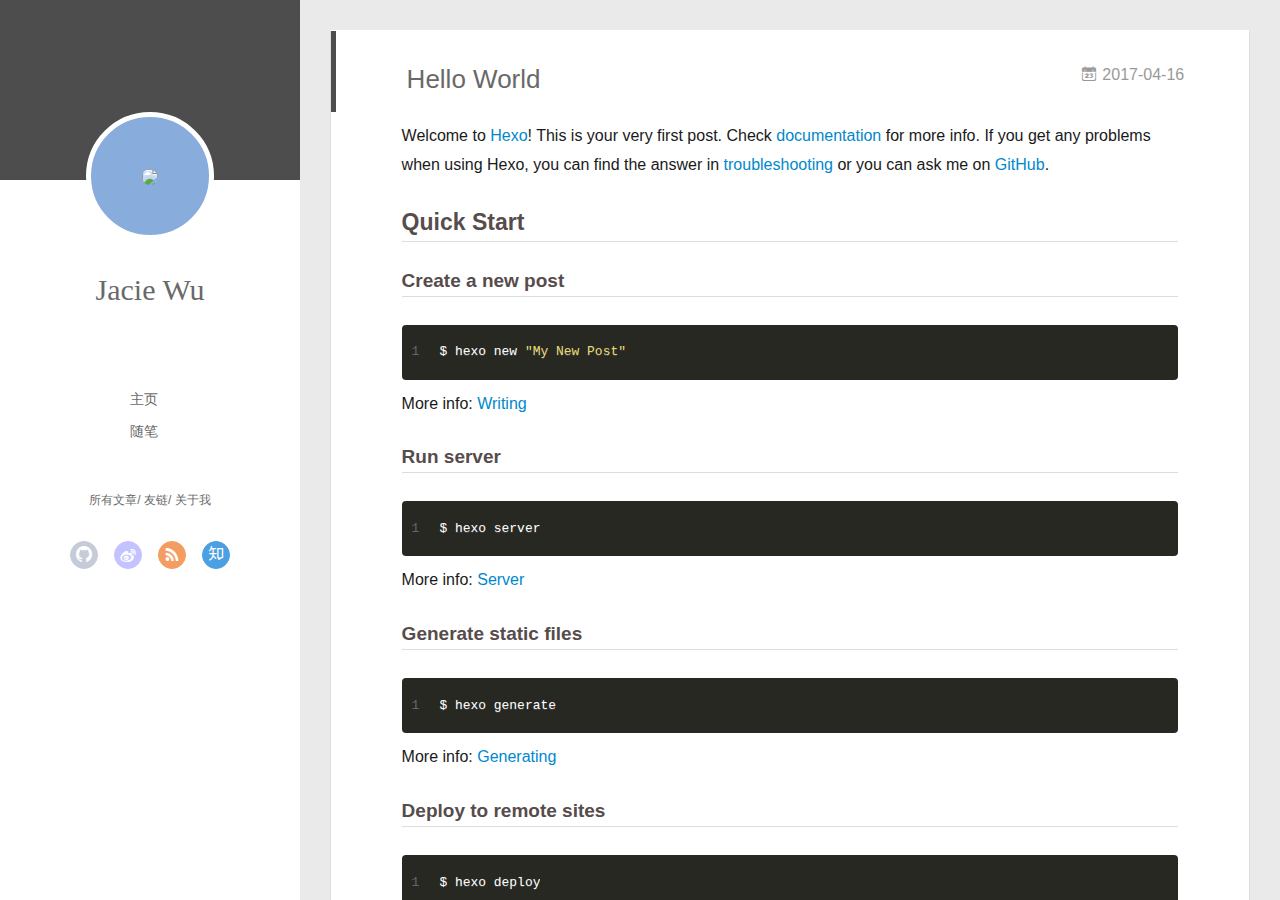
==== commit 6dd66ac9: "Site updated: 2017-04-16 23:14:00" ====
--- a/index.html
+++ b/index.html
@@ -45,7 +45,7 @@
 			<img src="null" class="js-avatar">
 		</a>
 		<hgroup>
-		  <h1 class="header-author"><a href="/">John Doe</a></h1>
+		  <h1 class="header-author"><a href="/">Jacie Wu</a></h1>
 		</hgroup>
 		
 
@@ -103,7 +103,7 @@
 				<img src="null" class="js-avatar">
 			</div>
 			<hgroup>
-			  <h1 class="header-author js-header-author">John Doe</h1>
+			  <h1 class="header-author js-header-author">Jacie Wu</h1>
 			</hgroup>
 			
 			
@@ -220,7 +220,7 @@
   <div class="outer">
     <div id="footer-info">
     	<div class="footer-left">
-    		&copy; 2017 John Doe
+    		&copy; 2017 Jacie Wu
     	</div>
       	<div class="footer-right">
       		<a href="http://hexo.io/" target="_blank">Hexo</a>  Theme <a href="https://github.com/litten/hexo-theme-yilia" target="_blank">Yilia</a> by Litten
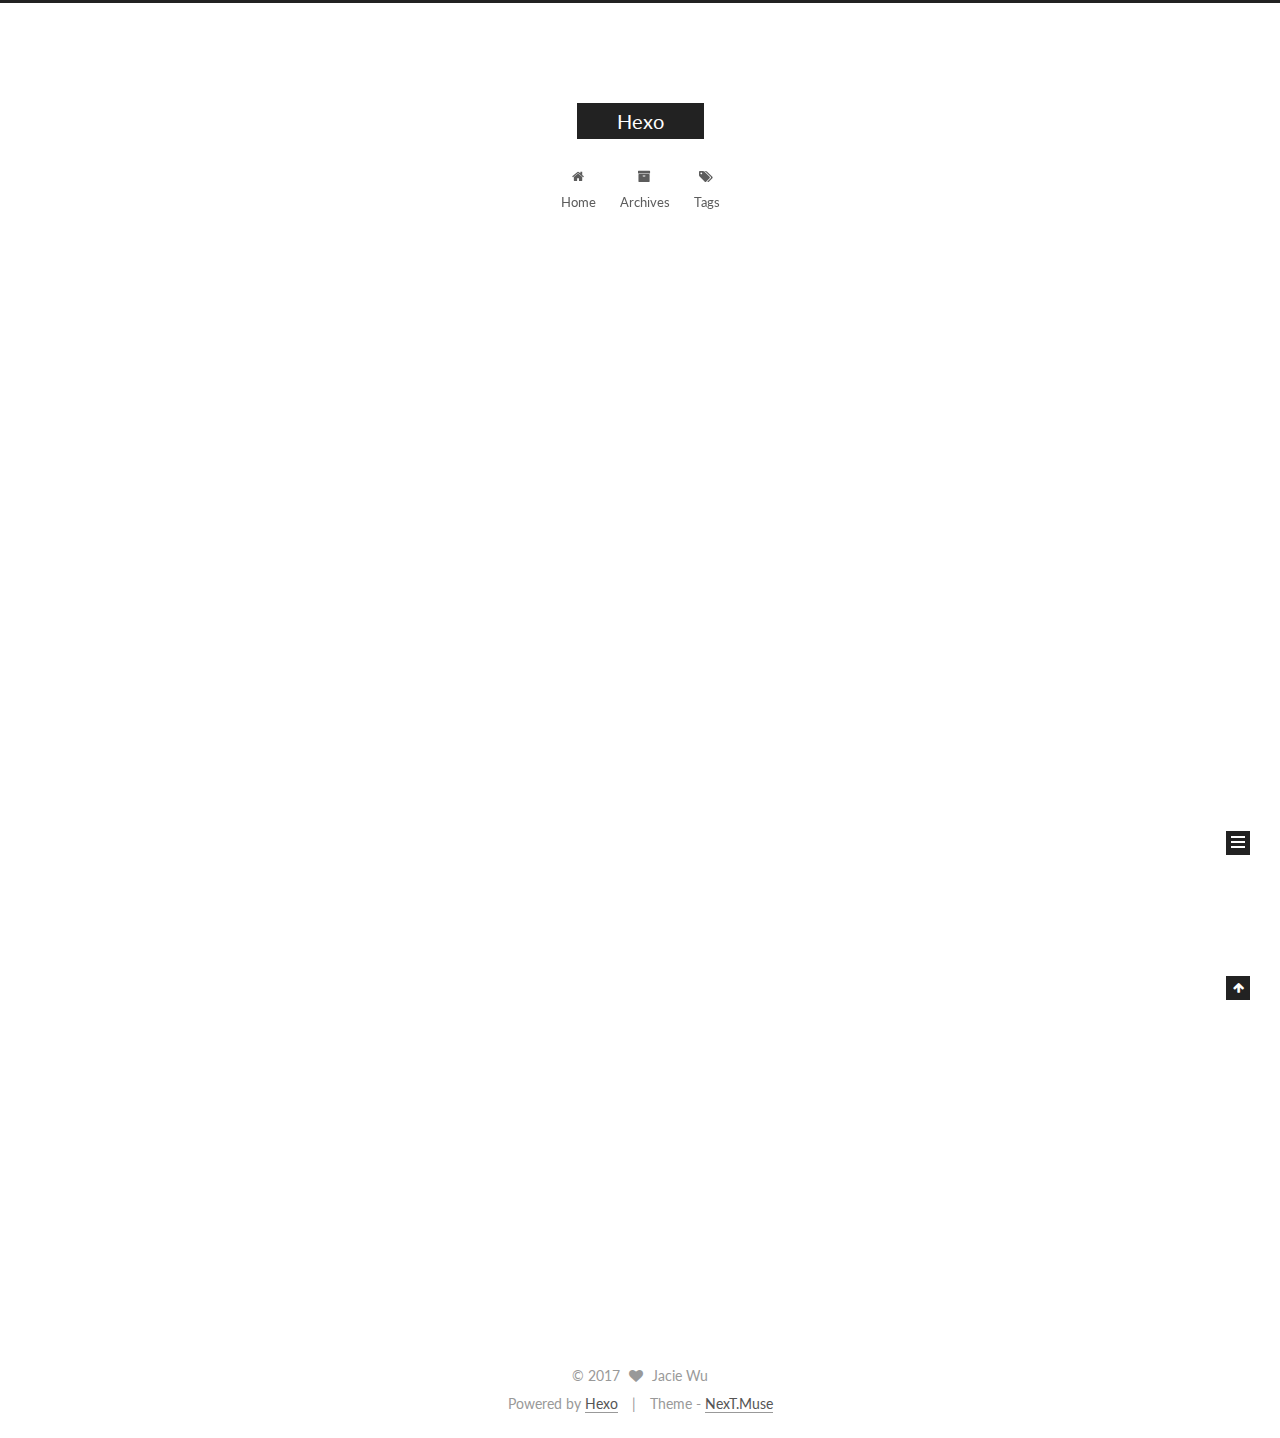
==== commit f205a947: "Site updated: 2017-04-17 00:10:48" ====
--- a/index.html
+++ b/index.html
@@ -1,177 +1,330 @@
-<!DOCTYPE html>
-<html>
+<!doctype html>
+
+
+
+  
+
+
+<html class="theme-next muse use-motion" lang="">
 <head>
-  <meta charset="utf-8">
-  
-  <meta name="renderer" content="webkit">
-  <meta http-equiv="X-UA-Compatible" content="IE=edge" >
-  <link rel="dns-prefetch" href="http://yoursite.com">
-  <title>Hexo</title>
-  <meta name="viewport" content="width=device-width, initial-scale=1, maximum-scale=1">
-  <meta property="og:type" content="website">
+  <meta charset="UTF-8"/>
+<meta http-equiv="X-UA-Compatible" content="IE=edge" />
+<meta name="viewport" content="width=device-width, initial-scale=1, maximum-scale=1"/>
+
+
+
+<meta http-equiv="Cache-Control" content="no-transform" />
+<meta http-equiv="Cache-Control" content="no-siteapp" />
+
+
+
+
+
+
+
+
+
+
+
+
+
+
+
+  
+  
+  <link href="/lib/fancybox/source/jquery.fancybox.css?v=2.1.5" rel="stylesheet" type="text/css" />
+
+
+
+
+  
+  
+  
+  
+
+  
+    
+    
+  
+
+  
+
+  
+
+  
+
+  
+
+  
+    
+    
+    <link href="//fonts.googleapis.com/css?family=Lato:300,300italic,400,400italic,700,700italic&subset=latin,latin-ext" rel="stylesheet" type="text/css">
+  
+
+
+
+
+
+
+<link href="/lib/font-awesome/css/font-awesome.min.css?v=4.6.2" rel="stylesheet" type="text/css" />
+
+<link href="/css/main.css?v=5.1.0" rel="stylesheet" type="text/css" />
+
+
+  <meta name="keywords" content="Hexo, NexT" />
+
+
+
+
+
+
+
+
+  <link rel="shortcut icon" type="image/x-icon" href="/favicon.ico?v=5.1.0" />
+
+
+
+
+
+
+<meta property="og:type" content="website">
 <meta property="og:title" content="Hexo">
 <meta property="og:url" content="http://yoursite.com/index.html">
 <meta property="og:site_name" content="Hexo">
 <meta name="twitter:card" content="summary">
 <meta name="twitter:title" content="Hexo">
-  
-    <link rel="alternative" href="/atom.xml" title="Hexo" type="application/atom+xml">
-  
-  
-    <link rel="icon" href="/favicon.png">
-  
-  <link rel="stylesheet" type="text/css" href="/./main.05aabf.css">
-  <style type="text/css">
-  
-    #container.show {
-      background: linear-gradient(200deg,#a0cfe4,#e8c37e);
+
+
+
+<script type="text/javascript" id="hexo.configurations">
+  var NexT = window.NexT || {};
+  var CONFIG = {
+    root: '/',
+    scheme: 'Muse',
+    sidebar: {"position":"left","display":"post","offset":12,"offset_float":0,"b2t":false,"scrollpercent":false},
+    fancybox: true,
+    motion: true,
+    duoshuo: {
+      userId: '0',
+      author: 'Author'
+    },
+    algolia: {
+      applicationID: '',
+      apiKey: '',
+      indexName: '',
+      hits: {"per_page":10},
+      labels: {"input_placeholder":"Search for Posts","hits_empty":"We didn't find any results for the search: ${query}","hits_stats":"${hits} results found in ${time} ms"}
     }
-  </style>
-  
-
-  
-
+  };
+</script>
+
+
+
+  <link rel="canonical" href="http://yoursite.com/"/>
+
+
+
+
+
+  <title> Hexo </title>
 </head>
 
-<body>
-  <div id="container" q-class="show:isCtnShow">
-    <canvas id="anm-canvas" class="anm-canvas"></canvas>
-    <div class="left-col" q-class="show:isShow">
-      
-<div class="overlay" style="background: #4d4d4d"></div>
-<div class="intrude-less">
-	<header id="header" class="inner">
-		<a href="/" class="profilepic">
-			<img src="null" class="js-avatar">
-		</a>
-		<hgroup>
-		  <h1 class="header-author"><a href="/">Jacie Wu</a></h1>
-		</hgroup>
-		
-
-		<nav class="header-menu">
-			<ul>
-			
-				<li><a href="/">主页</a></li>
-	        
-				<li><a href="/tags/随笔/">随笔</a></li>
-	        
-			</ul>
-		</nav>
-		<nav class="header-smart-menu">
-    		
-    			
-    			<a q-on="click: openSlider(e, 'innerArchive')" href="javascript:void(0)">所有文章</a>
-    			
-            
-    			
-    			<a q-on="click: openSlider(e, 'friends')" href="javascript:void(0)">友链</a>
-    			
-            
-    			
-    			<a q-on="click: openSlider(e, 'aboutme')" href="javascript:void(0)">关于我</a>
-    			
-            
-		</nav>
-		<nav class="header-nav">
-			<div class="social">
-				
-					<a class="github" target="_blank" href="#" title="github"><i class="icon-github"></i></a>
-		        
-					<a class="weibo" target="_blank" href="#" title="weibo"><i class="icon-weibo"></i></a>
-		        
-					<a class="rss" target="_blank" href="#" title="rss"><i class="icon-rss"></i></a>
-		        
-					<a class="zhihu" target="_blank" href="#" title="zhihu"><i class="icon-zhihu"></i></a>
-		        
-			</div>
-		</nav>
-	</header>		
+<body itemscope itemtype="http://schema.org/WebPage" lang="">
+
+  
+
+
+
+
+
+
+
+
+
+
+
+
+
+
+  
+  
+    
+  
+
+  <div class="container sidebar-position-left 
+   page-home 
+ ">
+    <div class="headband"></div>
+
+    <header id="header" class="header" itemscope itemtype="http://schema.org/WPHeader">
+      <div class="header-inner"><div class="site-brand-wrapper">
+  <div class="site-meta ">
+    
+
+    <div class="custom-logo-site-title">
+      <a href="/"  class="brand" rel="start">
+        <span class="logo-line-before"><i></i></span>
+        <span class="site-title">Hexo</span>
+        <span class="logo-line-after"><i></i></span>
+      </a>
+    </div>
+      
+        <p class="site-subtitle"></p>
+      
+  </div>
+
+  <div class="site-nav-toggle">
+    <button>
+      <span class="btn-bar"></span>
+      <span class="btn-bar"></span>
+      <span class="btn-bar"></span>
+    </button>
+  </div>
 </div>
 
-    </div>
-    <div class="mid-col" q-class="show:isShow,hide:isShow|isFalse">
-      
-<nav id="mobile-nav">
-  	<div class="overlay js-overlay" style="background: #4d4d4d"></div>
-	<div class="btnctn js-mobile-btnctn">
-  		<div class="slider-trigger list" q-on="click: openSlider(e)"><i class="icon icon-sort"></i></div>
-	</div>
-	<div class="intrude-less">
-		<header id="header" class="inner">
-			<div class="profilepic">
-				<img src="null" class="js-avatar">
-			</div>
-			<hgroup>
-			  <h1 class="header-author js-header-author">Jacie Wu</h1>
-			</hgroup>
-			
-			
-			
-				
-			
-				
-			
-			
-			
-			<nav class="header-nav">
-				<div class="social">
-					
-						<a class="github" target="_blank" href="#" title="github"><i class="icon-github"></i></a>
-			        
-						<a class="weibo" target="_blank" href="#" title="weibo"><i class="icon-weibo"></i></a>
-			        
-						<a class="rss" target="_blank" href="#" title="rss"><i class="icon-rss"></i></a>
-			        
-						<a class="zhihu" target="_blank" href="#" title="zhihu"><i class="icon-zhihu"></i></a>
-			        
-				</div>
-			</nav>
-
-			<nav class="header-menu js-header-menu">
-				<ul style="width: 50%">
-				
-				
-					<li style="width: 50%"><a href="/">主页</a></li>
-		        
-					<li style="width: 50%"><a href="/tags/随笔/">随笔</a></li>
-		        
-				</ul>
-			</nav>
-		</header>				
-	</div>
-	<div class="mobile-mask" style="display:none" q-show="isShow"></div>
+<nav class="site-nav">
+  
+
+  
+    <ul id="menu" class="menu">
+      
+        
+        <li class="menu-item menu-item-home">
+          <a href="/" rel="section">
+            
+              <i class="menu-item-icon fa fa-fw fa-home"></i> <br />
+            
+            Home
+          </a>
+        </li>
+      
+        
+        <li class="menu-item menu-item-archives">
+          <a href="/archives" rel="section">
+            
+              <i class="menu-item-icon fa fa-fw fa-archive"></i> <br />
+            
+            Archives
+          </a>
+        </li>
+      
+        
+        <li class="menu-item menu-item-tags">
+          <a href="/tags" rel="section">
+            
+              <i class="menu-item-icon fa fa-fw fa-tags"></i> <br />
+            
+            Tags
+          </a>
+        </li>
+      
+
+      
+    </ul>
+  
+
+  
 </nav>
 
-      <div id="wrapper" class="body-wrap">
-        <div class="menu-l">
-          <div class="canvas-wrap">
-            <canvas data-colors="#eaeaea" data-sectionHeight="100" data-contentId="js-content" id="myCanvas1" class="anm-canvas"></canvas>
-          </div>
-          <div id="js-content" class="content-ll">
-            
-  
-    <article id="post-hello-world" class="article article-type-post  article-index" itemscope itemprop="blogPost">
-  <div class="article-inner">
-    
-      <header class="article-header">
-        
-  
-    <h1 itemprop="name">
-      <a class="article-title" href="/2017/04/16/hello-world/">Hello World</a>
-    </h1>
-  
-
-        
-        <a href="/2017/04/16/hello-world/" class="archive-article-date">
-  	<time datetime="2017-04-16T12:38:31.000Z" itemprop="datePublished"><i class="icon-calendar icon"></i>2017-04-16</time>
-</a>
-        
+
+
+ </div>
+    </header>
+
+    <main id="main" class="main">
+      <div class="main-inner">
+        <div class="content-wrap">
+          <div id="content" class="content">
+            
+  <section id="posts" class="posts-expand">
+    
+      
+
+  
+
+  
+  
+  
+
+  <article class="post post-type-normal " itemscope itemtype="http://schema.org/Article">
+    <link itemprop="mainEntityOfPage" href="http://yoursite.com/2017/04/16/hello-world/">
+
+    <span hidden itemprop="author" itemscope itemtype="http://schema.org/Person">
+      <meta itemprop="name" content="Jacie Wu">
+      <meta itemprop="description" content="">
+      <meta itemprop="image" content="/images/avatar.gif">
+    </span>
+
+    <span hidden itemprop="publisher" itemscope itemtype="http://schema.org/Organization">
+      <meta itemprop="name" content="Hexo">
+    </span>
+
+    
+      <header class="post-header">
+
+        
+        
+          <h1 class="post-title" itemprop="name headline">
+            
+            
+              
+                
+                <a class="post-title-link" href="/2017/04/16/hello-world/" itemprop="url">
+                  Hello World
+                </a>
+              
+            
+          </h1>
+        
+
+        <div class="post-meta">
+          <span class="post-time">
+            
+              <span class="post-meta-item-icon">
+                <i class="fa fa-calendar-o"></i>
+              </span>
+              
+                <span class="post-meta-item-text">Posted on</span>
+              
+              <time title="Post created" itemprop="dateCreated datePublished" datetime="2017-04-16T20:38:31+08:00">
+                2017-04-16
+              </time>
+            
+
+            
+
+            
+          </span>
+
+          
+
+          
+            
+          
+
+          
+          
+
+          
+
+          
+
+          
+
+        </div>
       </header>
     
-    <div class="article-entry" itemprop="articleBody">
-      
-        <p>Welcome to <a href="https://hexo.io/" target="_blank" rel="external">Hexo</a>! This is your very first post. Check <a href="https://hexo.io/docs/" target="_blank" rel="external">documentation</a> for more info. If you get any problems when using Hexo, you can find the answer in <a href="https://hexo.io/docs/troubleshooting.html" target="_blank" rel="external">troubleshooting</a> or you can ask me on <a href="https://github.com/hexojs/hexo/issues" target="_blank" rel="external">GitHub</a>.</p>
+
+
+    <div class="post-body" itemprop="articleBody">
+
+      
+      
+
+      
+        
+          
+            <p>Welcome to <a href="https://hexo.io/" target="_blank" rel="external">Hexo</a>! This is your very first post. Check <a href="https://hexo.io/docs/" target="_blank" rel="external">documentation</a> for more info. If you get any problems when using Hexo, you can find the answer in <a href="https://hexo.io/docs/troubleshooting.html" target="_blank" rel="external">troubleshooting</a> or you can ask me on <a href="https://github.com/hexojs/hexo/issues" target="_blank" rel="external">GitHub</a>.</p>
 <h2 id="Quick-Start"><a href="#Quick-Start" class="headerlink" title="Quick Start"></a>Quick Start</h2><h3 id="Create-a-new-post"><a href="#Create-a-new-post" class="headerlink" title="Create a new post"></a>Create a new post</h3><figure class="highlight bash"><table><tr><td class="gutter"><pre><div class="line">1</div></pre></td><td class="code"><pre><div class="line">$ hexo new <span class="string">"My New Post"</span></div></pre></td></tr></table></figure>
 <p>More info: <a href="https://hexo.io/docs/writing.html" target="_blank" rel="external">Writing</a></p>
 <h3 id="Run-server"><a href="#Run-server" class="headerlink" title="Run server"></a>Run server</h3><figure class="highlight bash"><table><tr><td class="gutter"><pre><div class="line">1</div></pre></td><td class="code"><pre><div class="line">$ hexo server</div></pre></td></tr></table></figure>
@@ -181,276 +334,278 @@
 <h3 id="Deploy-to-remote-sites"><a href="#Deploy-to-remote-sites" class="headerlink" title="Deploy to remote sites"></a>Deploy to remote sites</h3><figure class="highlight bash"><table><tr><td class="gutter"><pre><div class="line">1</div></pre></td><td class="code"><pre><div class="line">$ hexo deploy</div></pre></td></tr></table></figure>
 <p>More info: <a href="https://hexo.io/docs/deployment.html" target="_blank" rel="external">Deployment</a></p>
 
-      
-
+          
+        
       
     </div>
-    <div class="article-info article-info-index">
-      
-      
-      
-
-      
-        <p class="article-more-link">
-          <a class="article-more-a" href="/2017/04/16/hello-world/">展开全文 >></a>
-        </p>
-      
-
-      
-      <div class="clearfix"></div>
+
+    <div>
+      
+    </div>
+
+    <div>
+      
+    </div>
+
+    <div>
+      
+    </div>
+
+    <footer class="post-footer">
+      
+
+      
+
+      
+
+      
+      
+        <div class="post-eof"></div>
+      
+    </footer>
+  </article>
+
+
+    
+  </section>
+
+  
+
+
+          </div>
+          
+
+
+          
+
+        </div>
+        
+          
+  
+  <div class="sidebar-toggle">
+    <div class="sidebar-toggle-line-wrap">
+      <span class="sidebar-toggle-line sidebar-toggle-line-first"></span>
+      <span class="sidebar-toggle-line sidebar-toggle-line-middle"></span>
+      <span class="sidebar-toggle-line sidebar-toggle-line-last"></span>
     </div>
   </div>
-</article>
-
-
-
-
-
-
-
-
-  
-  
-
-
-          </div>
+
+  <aside id="sidebar" class="sidebar">
+    <div class="sidebar-inner">
+
+      
+
+      
+
+      <section class="site-overview sidebar-panel sidebar-panel-active">
+        <div class="site-author motion-element" itemprop="author" itemscope itemtype="http://schema.org/Person">
+          <img class="site-author-image" itemprop="image"
+               src="/images/avatar.gif"
+               alt="Jacie Wu" />
+          <p class="site-author-name" itemprop="name">Jacie Wu</p>
+           
+              <p class="site-description motion-element" itemprop="description"></p>
+          
         </div>
+        <nav class="site-state motion-element">
+
+          
+            <div class="site-state-item site-state-posts">
+              <a href="/archives">
+                <span class="site-state-item-count">1</span>
+                <span class="site-state-item-name">posts</span>
+              </a>
+            </div>
+          
+
+          
+
+          
+
+        </nav>
+
+        
+
+        <div class="links-of-author motion-element">
+          
+        </div>
+
+        
+        
+
+        
+        
+
+        
+
+
+      </section>
+
+      
+
+      
+
+    </div>
+  </aside>
+
+
+        
       </div>
-      <footer id="footer">
-  <div class="outer">
-    <div id="footer-info">
-    	<div class="footer-left">
-    		&copy; 2017 Jacie Wu
-    	</div>
-      	<div class="footer-right">
-      		<a href="http://hexo.io/" target="_blank">Hexo</a>  Theme <a href="https://github.com/litten/hexo-theme-yilia" target="_blank">Yilia</a> by Litten
-      	</div>
-    </div>
+    </main>
+
+    <footer id="footer" class="footer">
+      <div class="footer-inner">
+        <div class="copyright" >
+  
+  &copy; 
+  <span itemprop="copyrightYear">2017</span>
+  <span class="with-love">
+    <i class="fa fa-heart"></i>
+  </span>
+  <span class="author" itemprop="copyrightHolder">Jacie Wu</span>
+</div>
+
+
+<div class="powered-by">
+  Powered by <a class="theme-link" href="https://hexo.io">Hexo</a>
+</div>
+
+<div class="theme-info">
+  Theme -
+  <a class="theme-link" href="https://github.com/iissnan/hexo-theme-next">
+    NexT.Muse
+  </a>
+</div>
+
+
+        
+
+        
+      </div>
+    </footer>
+
+    
+      <div class="back-to-top">
+        <i class="fa fa-arrow-up"></i>
+        
+      </div>
+    
+
   </div>
-</footer>
-    </div>
-    <script>
-	var yiliaConfig = {
-		mathjax: false,
-		isHome: true,
-		isPost: false,
-		isArchive: false,
-		isTag: false,
-		isCategory: false,
-		open_in_new: false,
-		root: "/",
-		innerArchive: true,
-		showTags: false
-	}
+
+  
+
+<script type="text/javascript">
+  if (Object.prototype.toString.call(window.Promise) !== '[object Function]') {
+    window.Promise = null;
+  }
 </script>
 
-<script>!function(t){function n(r){if(e[r])return e[r].exports;var o=e[r]={exports:{},id:r,loaded:!1};return t[r].call(o.exports,o,o.exports,n),o.loaded=!0,o.exports}var e={};return n.m=t,n.c=e,n.p="./",n(0)}([function(t,n,e){"use strict";function r(t){return t&&t.__esModule?t:{default:t}}function o(t,n){var e=/\/|index.html/g;return t.replace(e,"")===n.replace(e,"")}function i(){for(var t=document.querySelectorAll(".js-header-menu li a"),n=window.location.pathname,e=0,r=t.length;e<r;e++){var i=t[e];o(n,i.getAttribute("href"))&&(0,d.default)(i,"active")}}function u(t){for(var n=t.offsetLeft,e=t.offsetParent;null!==e;)n+=e.offsetLeft,e=e.offsetParent;return n}function f(t){for(var n=t.offsetTop,e=t.offsetParent;null!==e;)n+=e.offsetTop,e=e.offsetParent;return n}function c(t,n,e,r,o){var i=u(t),c=f(t)-n;if(c-e<=o){var a=t.$newDom;a||(a=t.cloneNode(!0),(0,h.default)(t,a),t.$newDom=a,a.style.position="fixed",a.style.top=(e||c)+"px",a.style.left=i+"px",a.style.zIndex=r||2,a.style.width="100%",a.style.color="#fff"),a.style.visibility="visible",t.style.visibility="hidden"}else{t.style.visibility="visible";var s=t.$newDom;s&&(s.style.visibility="hidden")}}function a(){var t=document.querySelector(".js-overlay"),n=document.querySelector(".js-header-menu");c(t,document.body.scrollTop,-63,2,0),c(n,document.body.scrollTop,1,3,0)}function s(){document.querySelector("#container").addEventListener("scroll",function(t){a()}),window.addEventListener("scroll",function(t){a()}),a()}function l(){x.default.versions.mobile&&window.screen.width<800&&(i(),s())}var p=e(71),d=r(p),v=e(72),y=(r(v),e(84)),h=r(y),b=e(69),x=r(b),g=e(75),m=r(g),w=e(70);l(),(0,w.addLoadEvent)(function(){m.default.init()}),t.exports={}},function(t,n){var e=t.exports="undefined"!=typeof window&&window.Math==Math?window:"undefined"!=typeof self&&self.Math==Math?self:Function("return this")();"number"==typeof __g&&(__g=e)},function(t,n){var e={}.hasOwnProperty;t.exports=function(t,n){return e.call(t,n)}},function(t,n,e){var r=e(49),o=e(15);t.exports=function(t){return r(o(t))}},function(t,n,e){t.exports=!e(8)(function(){return 7!=Object.defineProperty({},"a",{get:function(){return 7}}).a})},function(t,n,e){var r=e(6),o=e(12);t.exports=e(4)?function(t,n,e){return r.f(t,n,o(1,e))}:function(t,n,e){return t[n]=e,t}},function(t,n,e){var r=e(10),o=e(30),i=e(24),u=Object.defineProperty;n.f=e(4)?Object.defineProperty:function(t,n,e){if(r(t),n=i(n,!0),r(e),o)try{return u(t,n,e)}catch(t){}if("get"in e||"set"in e)throw TypeError("Accessors not supported!");return"value"in e&&(t[n]=e.value),t}},function(t,n,e){var r=e(22)("wks"),o=e(13),i=e(1).Symbol,u="function"==typeof i,f=t.exports=function(t){return r[t]||(r[t]=u&&i[t]||(u?i:o)("Symbol."+t))};f.store=r},function(t,n){t.exports=function(t){try{return!!t()}catch(t){return!0}}},function(t,n,e){var r=e(35),o=e(16);t.exports=Object.keys||function(t){return r(t,o)}},function(t,n,e){var r=e(11);t.exports=function(t){if(!r(t))throw TypeError(t+" is not an object!");return t}},function(t,n){t.exports=function(t){return"object"==typeof t?null!==t:"function"==typeof t}},function(t,n){t.exports=function(t,n){return{enumerable:!(1&t),configurable:!(2&t),writable:!(4&t),value:n}}},function(t,n){var e=0,r=Math.random();t.exports=function(t){return"Symbol(".concat(void 0===t?"":t,")_",(++e+r).toString(36))}},function(t,n){var e=t.exports={version:"2.4.0"};"number"==typeof __e&&(__e=e)},function(t,n){t.exports=function(t){if(void 0==t)throw TypeError("Can't call method on  "+t);return t}},function(t,n){t.exports="constructor,hasOwnProperty,isPrototypeOf,propertyIsEnumerable,toLocaleString,toString,valueOf".split(",")},function(t,n){t.exports={}},function(t,n){t.exports=!0},function(t,n){n.f={}.propertyIsEnumerable},function(t,n,e){var r=e(6).f,o=e(2),i=e(7)("toStringTag");t.exports=function(t,n,e){t&&!o(t=e?t:t.prototype,i)&&r(t,i,{configurable:!0,value:n})}},function(t,n,e){var r=e(22)("keys"),o=e(13);t.exports=function(t){return r[t]||(r[t]=o(t))}},function(t,n,e){var r=e(1),o="__core-js_shared__",i=r[o]||(r[o]={});t.exports=function(t){return i[t]||(i[t]={})}},function(t,n){var e=Math.ceil,r=Math.floor;t.exports=function(t){return isNaN(t=+t)?0:(t>0?r:e)(t)}},function(t,n,e){var r=e(11);t.exports=function(t,n){if(!r(t))return t;var e,o;if(n&&"function"==typeof(e=t.toString)&&!r(o=e.call(t)))return o;if("function"==typeof(e=t.valueOf)&&!r(o=e.call(t)))return o;if(!n&&"function"==typeof(e=t.toString)&&!r(o=e.call(t)))return o;throw TypeError("Can't convert object to primitive value")}},function(t,n,e){var r=e(1),o=e(14),i=e(18),u=e(26),f=e(6).f;t.exports=function(t){var n=o.Symbol||(o.Symbol=i?{}:r.Symbol||{});"_"==t.charAt(0)||t in n||f(n,t,{value:u.f(t)})}},function(t,n,e){n.f=e(7)},function(t,n,e){var r=e(1),o=e(14),i=e(46),u=e(5),f="prototype",c=function(t,n,e){var a,s,l,p=t&c.F,d=t&c.G,v=t&c.S,y=t&c.P,h=t&c.B,b=t&c.W,x=d?o:o[n]||(o[n]={}),g=x[f],m=d?r:v?r[n]:(r[n]||{})[f];d&&(e=n);for(a in e)s=!p&&m&&void 0!==m[a],s&&a in x||(l=s?m[a]:e[a],x[a]=d&&"function"!=typeof m[a]?e[a]:h&&s?i(l,r):b&&m[a]==l?function(t){var n=function(n,e,r){if(this instanceof t){switch(arguments.length){case 0:return new t;case 1:return new t(n);case 2:return new t(n,e)}return new t(n,e,r)}return t.apply(this,arguments)};return n[f]=t[f],n}(l):y&&"function"==typeof l?i(Function.call,l):l,y&&((x.virtual||(x.virtual={}))[a]=l,t&c.R&&g&&!g[a]&&u(g,a,l)))};c.F=1,c.G=2,c.S=4,c.P=8,c.B=16,c.W=32,c.U=64,c.R=128,t.exports=c},function(t,n){var e={}.toString;t.exports=function(t){return e.call(t).slice(8,-1)}},function(t,n,e){var r=e(11),o=e(1).document,i=r(o)&&r(o.createElement);t.exports=function(t){return i?o.createElement(t):{}}},function(t,n,e){t.exports=!e(4)&&!e(8)(function(){return 7!=Object.defineProperty(e(29)("div"),"a",{get:function(){return 7}}).a})},function(t,n,e){"use strict";var r=e(18),o=e(27),i=e(36),u=e(5),f=e(2),c=e(17),a=e(51),s=e(20),l=e(58),p=e(7)("iterator"),d=!([].keys&&"next"in[].keys()),v="@@iterator",y="keys",h="values",b=function(){return this};t.exports=function(t,n,e,x,g,m,w){a(e,n,x);var O,S,_,j=function(t){if(!d&&t in A)return A[t];switch(t){case y:return function(){return new e(this,t)};case h:return function(){return new e(this,t)}}return function(){return new e(this,t)}},P=n+" Iterator",E=g==h,M=!1,A=t.prototype,T=A[p]||A[v]||g&&A[g],L=T||j(g),N=g?E?j("entries"):L:void 0,C="Array"==n?A.entries||T:T;if(C&&(_=l(C.call(new t)),_!==Object.prototype&&(s(_,P,!0),r||f(_,p)||u(_,p,b))),E&&T&&T.name!==h&&(M=!0,L=function(){return T.call(this)}),r&&!w||!d&&!M&&A[p]||u(A,p,L),c[n]=L,c[P]=b,g)if(O={values:E?L:j(h),keys:m?L:j(y),entries:N},w)for(S in O)S in A||i(A,S,O[S]);else o(o.P+o.F*(d||M),n,O);return O}},function(t,n,e){var r=e(10),o=e(55),i=e(16),u=e(21)("IE_PROTO"),f=function(){},c="prototype",a=function(){var t,n=e(29)("iframe"),r=i.length,o="<",u=">";for(n.style.display="none",e(48).appendChild(n),n.src="javascript:",t=n.contentWindow.document,t.open(),t.write(o+"script"+u+"document.F=Object"+o+"/script"+u),t.close(),a=t.F;r--;)delete a[c][i[r]];return a()};t.exports=Object.create||function(t,n){var e;return null!==t?(f[c]=r(t),e=new f,f[c]=null,e[u]=t):e=a(),void 0===n?e:o(e,n)}},function(t,n,e){var r=e(35),o=e(16).concat("length","prototype");n.f=Object.getOwnPropertyNames||function(t){return r(t,o)}},function(t,n){n.f=Object.getOwnPropertySymbols},function(t,n,e){var r=e(2),o=e(3),i=e(45)(!1),u=e(21)("IE_PROTO");t.exports=function(t,n){var e,f=o(t),c=0,a=[];for(e in f)e!=u&&r(f,e)&&a.push(e);for(;n.length>c;)r(f,e=n[c++])&&(~i(a,e)||a.push(e));return a}},function(t,n,e){t.exports=e(5)},function(t,n,e){var r=e(15);t.exports=function(t){return Object(r(t))}},function(t,n,e){t.exports={default:e(41),__esModule:!0}},function(t,n,e){t.exports={default:e(42),__esModule:!0}},function(t,n,e){"use strict";function r(t){return t&&t.__esModule?t:{default:t}}n.__esModule=!0;var o=e(39),i=r(o),u=e(38),f=r(u),c="function"==typeof f.default&&"symbol"==typeof i.default?function(t){return typeof t}:function(t){return t&&"function"==typeof f.default&&t.constructor===f.default&&t!==f.default.prototype?"symbol":typeof t};n.default="function"==typeof f.default&&"symbol"===c(i.default)?function(t){return"undefined"==typeof t?"undefined":c(t)}:function(t){return t&&"function"==typeof f.default&&t.constructor===f.default&&t!==f.default.prototype?"symbol":"undefined"==typeof t?"undefined":c(t)}},function(t,n,e){e(65),e(63),e(66),e(67),t.exports=e(14).Symbol},function(t,n,e){e(64),e(68),t.exports=e(26).f("iterator")},function(t,n){t.exports=function(t){if("function"!=typeof t)throw TypeError(t+" is not a function!");return t}},function(t,n){t.exports=function(){}},function(t,n,e){var r=e(3),o=e(61),i=e(60);t.exports=function(t){return function(n,e,u){var f,c=r(n),a=o(c.length),s=i(u,a);if(t&&e!=e){for(;a>s;)if(f=c[s++],f!=f)return!0}else for(;a>s;s++)if((t||s in c)&&c[s]===e)return t||s||0;return!t&&-1}}},function(t,n,e){var r=e(43);t.exports=function(t,n,e){if(r(t),void 0===n)return t;switch(e){case 1:return function(e){return t.call(n,e)};case 2:return function(e,r){return t.call(n,e,r)};case 3:return function(e,r,o){return t.call(n,e,r,o)}}return function(){return t.apply(n,arguments)}}},function(t,n,e){var r=e(9),o=e(34),i=e(19);t.exports=function(t){var n=r(t),e=o.f;if(e)for(var u,f=e(t),c=i.f,a=0;f.length>a;)c.call(t,u=f[a++])&&n.push(u);return n}},function(t,n,e){t.exports=e(1).document&&document.documentElement},function(t,n,e){var r=e(28);t.exports=Object("z").propertyIsEnumerable(0)?Object:function(t){return"String"==r(t)?t.split(""):Object(t)}},function(t,n,e){var r=e(28);t.exports=Array.isArray||function(t){return"Array"==r(t)}},function(t,n,e){"use strict";var r=e(32),o=e(12),i=e(20),u={};e(5)(u,e(7)("iterator"),function(){return this}),t.exports=function(t,n,e){t.prototype=r(u,{next:o(1,e)}),i(t,n+" Iterator")}},function(t,n){t.exports=function(t,n){return{value:n,done:!!t}}},function(t,n,e){var r=e(9),o=e(3);t.exports=function(t,n){for(var e,i=o(t),u=r(i),f=u.length,c=0;f>c;)if(i[e=u[c++]]===n)return e}},function(t,n,e){var r=e(13)("meta"),o=e(11),i=e(2),u=e(6).f,f=0,c=Object.isExtensible||function(){return!0},a=!e(8)(function(){return c(Object.preventExtensions({}))}),s=function(t){u(t,r,{value:{i:"O"+ ++f,w:{}}})},l=function(t,n){if(!o(t))return"symbol"==typeof t?t:("string"==typeof t?"S":"P")+t;if(!i(t,r)){if(!c(t))return"F";if(!n)return"E";s(t)}return t[r].i},p=function(t,n){if(!i(t,r)){if(!c(t))return!0;if(!n)return!1;s(t)}return t[r].w},d=function(t){return a&&v.NEED&&c(t)&&!i(t,r)&&s(t),t},v=t.exports={KEY:r,NEED:!1,fastKey:l,getWeak:p,onFreeze:d}},function(t,n,e){var r=e(6),o=e(10),i=e(9);t.exports=e(4)?Object.defineProperties:function(t,n){o(t);for(var e,u=i(n),f=u.length,c=0;f>c;)r.f(t,e=u[c++],n[e]);return t}},function(t,n,e){var r=e(19),o=e(12),i=e(3),u=e(24),f=e(2),c=e(30),a=Object.getOwnPropertyDescriptor;n.f=e(4)?a:function(t,n){if(t=i(t),n=u(n,!0),c)try{return a(t,n)}catch(t){}if(f(t,n))return o(!r.f.call(t,n),t[n])}},function(t,n,e){var r=e(3),o=e(33).f,i={}.toString,u="object"==typeof window&&window&&Object.getOwnPropertyNames?Object.getOwnPropertyNames(window):[],f=function(t){try{return o(t)}catch(t){return u.slice()}};t.exports.f=function(t){return u&&"[object Window]"==i.call(t)?f(t):o(r(t))}},function(t,n,e){var r=e(2),o=e(37),i=e(21)("IE_PROTO"),u=Object.prototype;t.exports=Object.getPrototypeOf||function(t){return t=o(t),r(t,i)?t[i]:"function"==typeof t.constructor&&t instanceof t.constructor?t.constructor.prototype:t instanceof Object?u:null}},function(t,n,e){var r=e(23),o=e(15);t.exports=function(t){return function(n,e){var i,u,f=String(o(n)),c=r(e),a=f.length;return c<0||c>=a?t?"":void 0:(i=f.charCodeAt(c),i<55296||i>56319||c+1===a||(u=f.charCodeAt(c+1))<56320||u>57343?t?f.charAt(c):i:t?f.slice(c,c+2):(i-55296<<10)+(u-56320)+65536)}}},function(t,n,e){var r=e(23),o=Math.max,i=Math.min;t.exports=function(t,n){return t=r(t),t<0?o(t+n,0):i(t,n)}},function(t,n,e){var r=e(23),o=Math.min;t.exports=function(t){return t>0?o(r(t),9007199254740991):0}},function(t,n,e){"use strict";var r=e(44),o=e(52),i=e(17),u=e(3);t.exports=e(31)(Array,"Array",function(t,n){this._t=u(t),this._i=0,this._k=n},function(){var t=this._t,n=this._k,e=this._i++;return!t||e>=t.length?(this._t=void 0,o(1)):"keys"==n?o(0,e):"values"==n?o(0,t[e]):o(0,[e,t[e]])},"values"),i.Arguments=i.Array,r("keys"),r("values"),r("entries")},function(t,n){},function(t,n,e){"use strict";var r=e(59)(!0);e(31)(String,"String",function(t){this._t=String(t),this._i=0},function(){var t,n=this._t,e=this._i;return e>=n.length?{value:void 0,done:!0}:(t=r(n,e),this._i+=t.length,{value:t,done:!1})})},function(t,n,e){"use strict";var r=e(1),o=e(2),i=e(4),u=e(27),f=e(36),c=e(54).KEY,a=e(8),s=e(22),l=e(20),p=e(13),d=e(7),v=e(26),y=e(25),h=e(53),b=e(47),x=e(50),g=e(10),m=e(3),w=e(24),O=e(12),S=e(32),_=e(57),j=e(56),P=e(6),E=e(9),M=j.f,A=P.f,T=_.f,L=r.Symbol,N=r.JSON,C=N&&N.stringify,k="prototype",F=d("_hidden"),q=d("toPrimitive"),I={}.propertyIsEnumerable,B=s("symbol-registry"),D=s("symbols"),W=s("op-symbols"),H=Object[k],K="function"==typeof L,R=r.QObject,J=!R||!R[k]||!R[k].findChild,U=i&&a(function(){return 7!=S(A({},"a",{get:function(){return A(this,"a",{value:7}).a}})).a})?function(t,n,e){var r=M(H,n);r&&delete H[n],A(t,n,e),r&&t!==H&&A(H,n,r)}:A,G=function(t){var n=D[t]=S(L[k]);return n._k=t,n},$=K&&"symbol"==typeof L.iterator?function(t){return"symbol"==typeof t}:function(t){return t instanceof L},z=function(t,n,e){return t===H&&z(W,n,e),g(t),n=w(n,!0),g(e),o(D,n)?(e.enumerable?(o(t,F)&&t[F][n]&&(t[F][n]=!1),e=S(e,{enumerable:O(0,!1)})):(o(t,F)||A(t,F,O(1,{})),t[F][n]=!0),U(t,n,e)):A(t,n,e)},Y=function(t,n){g(t);for(var e,r=b(n=m(n)),o=0,i=r.length;i>o;)z(t,e=r[o++],n[e]);return t},Q=function(t,n){return void 0===n?S(t):Y(S(t),n)},X=function(t){var n=I.call(this,t=w(t,!0));return!(this===H&&o(D,t)&&!o(W,t))&&(!(n||!o(this,t)||!o(D,t)||o(this,F)&&this[F][t])||n)},V=function(t,n){if(t=m(t),n=w(n,!0),t!==H||!o(D,n)||o(W,n)){var e=M(t,n);return!e||!o(D,n)||o(t,F)&&t[F][n]||(e.enumerable=!0),e}},Z=function(t){for(var n,e=T(m(t)),r=[],i=0;e.length>i;)o(D,n=e[i++])||n==F||n==c||r.push(n);return r},tt=function(t){for(var n,e=t===H,r=T(e?W:m(t)),i=[],u=0;r.length>u;)!o(D,n=r[u++])||e&&!o(H,n)||i.push(D[n]);return i};K||(L=function(){if(this instanceof L)throw TypeError("Symbol is not a constructor!");var t=p(arguments.length>0?arguments[0]:void 0),n=function(e){this===H&&n.call(W,e),o(this,F)&&o(this[F],t)&&(this[F][t]=!1),U(this,t,O(1,e))};return i&&J&&U(H,t,{configurable:!0,set:n}),G(t)},f(L[k],"toString",function(){return this._k}),j.f=V,P.f=z,e(33).f=_.f=Z,e(19).f=X,e(34).f=tt,i&&!e(18)&&f(H,"propertyIsEnumerable",X,!0),v.f=function(t){return G(d(t))}),u(u.G+u.W+u.F*!K,{Symbol:L});for(var nt="hasInstance,isConcatSpreadable,iterator,match,replace,search,species,split,toPrimitive,toStringTag,unscopables".split(","),et=0;nt.length>et;)d(nt[et++]);for(var nt=E(d.store),et=0;nt.length>et;)y(nt[et++]);u(u.S+u.F*!K,"Symbol",{for:function(t){return o(B,t+="")?B[t]:B[t]=L(t)},keyFor:function(t){if($(t))return h(B,t);throw TypeError(t+" is not a symbol!")},useSetter:function(){J=!0},useSimple:function(){J=!1}}),u(u.S+u.F*!K,"Object",{create:Q,defineProperty:z,defineProperties:Y,getOwnPropertyDescriptor:V,getOwnPropertyNames:Z,getOwnPropertySymbols:tt}),N&&u(u.S+u.F*(!K||a(function(){var t=L();return"[null]"!=C([t])||"{}"!=C({a:t})||"{}"!=C(Object(t))})),"JSON",{stringify:function(t){if(void 0!==t&&!$(t)){for(var n,e,r=[t],o=1;arguments.length>o;)r.push(arguments[o++]);return n=r[1],"function"==typeof n&&(e=n),!e&&x(n)||(n=function(t,n){if(e&&(n=e.call(this,t,n)),!$(n))return n}),r[1]=n,C.apply(N,r)}}}),L[k][q]||e(5)(L[k],q,L[k].valueOf),l(L,"Symbol"),l(Math,"Math",!0),l(r.JSON,"JSON",!0)},function(t,n,e){e(25)("asyncIterator")},function(t,n,e){e(25)("observable")},function(t,n,e){e(62);for(var r=e(1),o=e(5),i=e(17),u=e(7)("toStringTag"),f=["NodeList","DOMTokenList","MediaList","StyleSheetList","CSSRuleList"],c=0;c<5;c++){var a=f[c],s=r[a],l=s&&s.prototype;l&&!l[u]&&o(l,u,a),i[a]=i.Array}},function(t,n){"use strict";var e={versions:function(){var t=window.navigator.userAgent;return{trident:t.indexOf("Trident")>-1,presto:t.indexOf("Presto")>-1,webKit:t.indexOf("AppleWebKit")>-1,gecko:t.indexOf("Gecko")>-1&&t.indexOf("KHTML")==-1,mobile:!!t.match(/AppleWebKit.*Mobile.*/),ios:!!t.match(/\(i[^;]+;( U;)? CPU.+Mac OS X/),android:t.indexOf("Android")>-1||t.indexOf("Linux")>-1,iPhone:t.indexOf("iPhone")>-1||t.indexOf("Mac")>-1,iPad:t.indexOf("iPad")>-1,webApp:t.indexOf("Safari")==-1,weixin:t.indexOf("MicroMessenger")==-1}}()};t.exports=e},function(t,n,e){"use strict";function r(t){return t&&t.__esModule?t:{default:t}}var o=e(40),i=r(o),u=function(){function t(t,n,e){return n||e?String.fromCharCode(n||e):o[t]||t}function n(t){return l[t]}var e=/&quot;|&lt;|&gt;|&amp;|&nbsp;|&apos;|&#(\d+);|&#(\d+)/g,r=/['<> "&]/g,o={"&quot;":'"',"&lt;":"<","&gt;":">","&amp;":"&","&nbsp;":" "},f=/\u00a0/g,c=/<br\s*\/?>/gi,a=/\r?\n/g,s=/\s/g,l={};for(var p in o)l[o[p]]=p;return o["&apos;"]="'",l["'"]="&#39;",{encode:function(t){return t?(""+t).replace(r,n).replace(a,"<br/>").replace(s,"&nbsp;"):""},decode:function(n){return n?(""+n).replace(c,"\n").replace(e,t).replace(f," "):""},encodeBase16:function(t){if(!t)return t;t+="";for(var n=[],e=0,r=t.length;r>e;e++)n.push(t.charCodeAt(e).toString(16).toUpperCase());return n.join("")},encodeBase16forJSON:function(t){if(!t)return t;t=t.replace(/[\u4E00-\u9FBF]/gi,function(t){return escape(t).replace("%u","\\u")});for(var n=[],e=0,r=t.length;r>e;e++)n.push(t.charCodeAt(e).toString(16).toUpperCase());return n.join("")},decodeBase16:function(t){if(!t)return t;t+="";for(var n=[],e=0,r=t.length;r>e;e+=2)n.push(String.fromCharCode("0x"+t.slice(e,e+2)));return n.join("")},encodeObject:function(t){if(t instanceof Array)for(var n=0,e=t.length;e>n;n++)t[n]=u.encodeObject(t[n]);else if("object"==("undefined"==typeof t?"undefined":(0,i.default)(t)))for(var r in t)t[r]=u.encodeObject(t[r]);else if("string"==typeof t)return u.encode(t);return t},loadScript:function(t){var n=document.createElement("script");document.getElementsByTagName("body")[0].appendChild(n),n.setAttribute("src",t)},addLoadEvent:function(t){var n=window.onload;"function"!=typeof window.onload?window.onload=t:window.onload=function(){n(),t()}}}}();t.exports=u},function(t,n){function e(t,n){t.classList?t.classList.add(n):t.className+=" "+n}t.exports=e},function(t,n){function e(t,n){if(t.classList)t.classList.remove(n);else{var e=new RegExp("(^|\\b)"+n.split(" ").join("|")+"(\\b|$)","gi");t.className=t.className.replace(e," ")}}t.exports=e},,,function(t,n){"use strict";function e(){var t=document.querySelector("#page-nav");if(t&&!document.querySelector("#page-nav .extend.prev")&&(t.innerHTML='<a class="extend prev disabled" rel="prev">&laquo; Prev</a>'+t.innerHTML),t&&!document.querySelector("#page-nav .extend.next")&&(t.innerHTML=t.innerHTML+'<a class="extend next disabled" rel="next">Next &raquo;</a>'),yiliaConfig&&yiliaConfig.open_in_new){var n=document.querySelectorAll(".article-entry a:not(.article-more-a)");n.forEach(function(t){var n=t.setAttribute("target");n&&""!==n||t.setAttribute("target","_blank")})}var e=document.querySelector("#js-aboutme");e&&0!==e.length&&(e.innerHTML=e.innerText)}t.exports={init:e}},,,,,,,,,function(t,n){function e(t,n){if("string"==typeof n)return t.insertAdjacentHTML("afterend",n);var e=t.nextSibling;return e?t.parentNode.insertBefore(n,e):t.parentNode.appendChild(n)}t.exports=e}])</script><script src="/./main.05aabf.js"></script><script>!function(){var e=function(e){var t=document.createElement("script");document.getElementsByTagName("body")[0].appendChild(t),t.setAttribute("src",e)};e("/slider.885efe.js")}()</script>
-
-
-    
-<div class="tools-col" q-class="show:isShow,hide:isShow|isFalse" q-on="click:stop(e)">
-  <div class="tools-nav header-menu">
-    
-    
-      
-      
-      
-    
-      
-      
-      
-    
-      
-      
-      
-    
-    
-
-    <ul style="width: 70%">
-    
-    
-      
-      <li style="width: 33.333333333333336%" q-on="click: openSlider(e, 'innerArchive')"><a href="javascript:void(0)" q-class="active:innerArchive">所有文章</a></li>
-      
-        
-      
-      <li style="width: 33.333333333333336%" q-on="click: openSlider(e, 'friends')"><a href="javascript:void(0)" q-class="active:friends">友链</a></li>
-      
-        
-      
-      <li style="width: 33.333333333333336%" q-on="click: openSlider(e, 'aboutme')"><a href="javascript:void(0)" q-class="active:aboutme">关于我</a></li>
-      
-        
-    </ul>
-  </div>
-  <div class="tools-wrap">
-    
-    	<section class="tools-section tools-section-all" q-show="innerArchive">
-        <div class="search-wrap">
-          <input class="search-ipt" q-model="search" type="text" placeholder="find something…">
-          <i class="icon-search icon" q-show="search|isEmptyStr"></i>
-          <i class="icon-close icon" q-show="search|isNotEmptyStr" q-on="click:clearChose(e)"></i>
-        </div>
-        <div class="widget tagcloud search-tag">
-          <p class="search-tag-wording">tag:</p>
-          <label class="search-switch">
-            <input type="checkbox" q-on="click:toggleTag(e)" q-attr="checked:showTags">
-          </label>
-          <ul class="article-tag-list" q-show="showTags">
-            
-            <div class="clearfix"></div>
-          </ul>
-        </div>
-        <ul class="search-ul">
-          <p q-show="jsonFail" style="padding: 20px; font-size: 12px;">
-            缺失模块。<br/>1、在博客根目录（注意不是yilia根目录）执行以下命令：<br/> npm i hexo-generator-json-content --save<br/><br/>
-            2、在根目录_config.yml里添加配置：
-<pre style="font-size: 12px;" q-show="jsonFail">
-  jsonContent:
-    meta: false
-    pages: false
-    posts:
-      title: true
-      date: true
-      path: true
-      text: true
-      raw: false
-      content: false
-      slug: false
-      updated: false
-      comments: false
-      link: false
-      permalink: false
-      excerpt: false
-      categories: false
-      tags: true
-</pre>
-          </p>
-          <li class="search-li" q-repeat="items" q-show="isShow">
-            <a q-attr="href:path|urlformat" class="search-title"><i class="icon-quo-left icon"></i><span q-text="title"></span></a>
-            <p class="search-time">
-              <i class="icon-calendar icon"></i>
-              <span q-text="date|dateformat"></span>
-            </p>
-            <p class="search-tag">
-              <i class="icon-price-tags icon"></i>
-              <span q-repeat="tags" q-on="click:choseTag(e, name)" q-text="name|tagformat"></span>
-            </p>
-          </li>
-        </ul>
-    	</section>
-    
-
-    
-    	<section class="tools-section tools-section-friends" q-show="friends">
-  		
-        <ul class="search-ul">
-          
-            <li class="search-li">
-              <a href="http://localhost:4000/" target="_blank" class="search-title"><i class="icon-quo-left icon"></i>友情链接1</a>
-            </li>
-          
-            <li class="search-li">
-              <a href="http://localhost:4000/" target="_blank" class="search-title"><i class="icon-quo-left icon"></i>友情链接2</a>
-            </li>
-          
-            <li class="search-li">
-              <a href="http://localhost:4000/" target="_blank" class="search-title"><i class="icon-quo-left icon"></i>友情链接3</a>
-            </li>
-          
-            <li class="search-li">
-              <a href="http://localhost:4000/" target="_blank" class="search-title"><i class="icon-quo-left icon"></i>友情链接4</a>
-            </li>
-          
-            <li class="search-li">
-              <a href="http://localhost:4000/" target="_blank" class="search-title"><i class="icon-quo-left icon"></i>友情链接5</a>
-            </li>
-          
-            <li class="search-li">
-              <a href="http://localhost:4000/" target="_blank" class="search-title"><i class="icon-quo-left icon"></i>友情链接6</a>
-            </li>
-          
-        </ul>
-  		
-    	</section>
-    
-
-    
-    	<section class="tools-section tools-section-me" q-show="aboutme">
-  	  	
-  	  		<div class="aboutme-wrap" id="js-aboutme">很惭愧&lt;br&gt;&lt;br&gt;只做了一点微小的工作&lt;br&gt;谢谢大家</div>
-  	  	
-    	</section>
-    
-  </div>
-  
-</div>
-    <!-- Root element of PhotoSwipe. Must have class pswp. -->
-<div class="pswp" tabindex="-1" role="dialog" aria-hidden="true">
-
-    <!-- Background of PhotoSwipe. 
-         It's a separate element as animating opacity is faster than rgba(). -->
-    <div class="pswp__bg"></div>
-
-    <!-- Slides wrapper with overflow:hidden. -->
-    <div class="pswp__scroll-wrap">
-
-        <!-- Container that holds slides. 
-            PhotoSwipe keeps only 3 of them in the DOM to save memory.
-            Don't modify these 3 pswp__item elements, data is added later on. -->
-        <div class="pswp__container">
-            <div class="pswp__item"></div>
-            <div class="pswp__item"></div>
-            <div class="pswp__item"></div>
-        </div>
-
-        <!-- Default (PhotoSwipeUI_Default) interface on top of sliding area. Can be changed. -->
-        <div class="pswp__ui pswp__ui--hidden">
-
-            <div class="pswp__top-bar">
-
-                <!--  Controls are self-explanatory. Order can be changed. -->
-
-                <div class="pswp__counter"></div>
-
-                <button class="pswp__button pswp__button--close" title="Close (Esc)"></button>
-
-                <button class="pswp__button pswp__button--share" style="display:none" title="Share"></button>
-
-                <button class="pswp__button pswp__button--fs" title="Toggle fullscreen"></button>
-
-                <button class="pswp__button pswp__button--zoom" title="Zoom in/out"></button>
-
-                <!-- Preloader demo http://codepen.io/dimsemenov/pen/yyBWoR -->
-                <!-- element will get class pswp__preloader--active when preloader is running -->
-                <div class="pswp__preloader">
-                    <div class="pswp__preloader__icn">
-                      <div class="pswp__preloader__cut">
-                        <div class="pswp__preloader__donut"></div>
-                      </div>
-                    </div>
-                </div>
-            </div>
-
-            <div class="pswp__share-modal pswp__share-modal--hidden pswp__single-tap">
-                <div class="pswp__share-tooltip"></div> 
-            </div>
-
-            <button class="pswp__button pswp__button--arrow--left" title="Previous (arrow left)">
-            </button>
-
-            <button class="pswp__button pswp__button--arrow--right" title="Next (arrow right)">
-            </button>
-
-            <div class="pswp__caption">
-                <div class="pswp__caption__center"></div>
-            </div>
-
-        </div>
-
-    </div>
-
-</div>
-  </div>
+
+
+
+
+
+
+
+
+  
+
+
+
+
+
+
+
+
+  
+  <script type="text/javascript" src="/lib/jquery/index.js?v=2.1.3"></script>
+
+  
+  <script type="text/javascript" src="/lib/fastclick/lib/fastclick.min.js?v=1.0.6"></script>
+
+  
+  <script type="text/javascript" src="/lib/jquery_lazyload/jquery.lazyload.js?v=1.9.7"></script>
+
+  
+  <script type="text/javascript" src="/lib/velocity/velocity.min.js?v=1.2.1"></script>
+
+  
+  <script type="text/javascript" src="/lib/velocity/velocity.ui.min.js?v=1.2.1"></script>
+
+  
+  <script type="text/javascript" src="/lib/fancybox/source/jquery.fancybox.pack.js?v=2.1.5"></script>
+
+
+  
+
+
+  <script type="text/javascript" src="/js/src/utils.js?v=5.1.0"></script>
+
+  <script type="text/javascript" src="/js/src/motion.js?v=5.1.0"></script>
+
+
+
+  
+  
+
+  
+
+  
+
+
+  <script type="text/javascript" src="/js/src/bootstrap.js?v=5.1.0"></script>
+
+
+
+  
+
+
+  
+
+
+
+
+	
+
+
+
+
+
+  
+
+
+
+
+
+  
+
+
+
+
+
+  
+
+
+
+
+
+
+  
+
+
+
+
+
+  
+
+  
+
+  
+
+  
+
+  
+
 </body>
-</html>+</html>
--- a/css/main.css
+++ b/css/main.css
@@ -0,0 +1,2540 @@
+/* normalize.css v3.0.2 | MIT License | git.io/normalize */
+html {
+  font-family: sans-serif; /* 1 */
+  -ms-text-size-adjust: 100%; /* 2 */
+  -webkit-text-size-adjust: 100%; /* 2 */
+}
+body {
+  margin: 0;
+}
+article,
+aside,
+details,
+figcaption,
+figure,
+footer,
+header,
+hgroup,
+main,
+menu,
+nav,
+section,
+summary {
+  display: block;
+}
+audio,
+canvas,
+progress,
+video {
+  display: inline-block; /* 1 */
+  vertical-align: baseline; /* 2 */
+}
+audio:not([controls]) {
+  display: none;
+  height: 0;
+}
+[hidden],
+template {
+  display: none;
+}
+a {
+  background-color: transparent;
+}
+a:active,
+a:hover {
+  outline: 0;
+}
+abbr[title] {
+  border-bottom: 1px dotted;
+}
+b,
+strong {
+  font-weight: bold;
+}
+dfn {
+  font-style: italic;
+}
+h1 {
+  font-size: 2em;
+  margin: 0.67em 0;
+}
+mark {
+  background: #ff0;
+  color: #000;
+}
+small {
+  font-size: 80%;
+}
+sub,
+sup {
+  font-size: 75%;
+  line-height: 0;
+  position: relative;
+  vertical-align: baseline;
+}
+sup {
+  top: -0.5em;
+}
+sub {
+  bottom: -0.25em;
+}
+img {
+  border: 0;
+}
+svg:not(:root) {
+  overflow: hidden;
+}
+figure {
+  margin: 1em 40px;
+}
+hr {
+  -moz-box-sizing: content-box;
+  box-sizing: content-box;
+  height: 0;
+}
+pre {
+  overflow: auto;
+}
+code,
+kbd,
+pre,
+samp {
+  font-family: monospace, monospace;
+  font-size: 1em;
+}
+button,
+input,
+optgroup,
+select,
+textarea {
+  color: inherit; /* 1 */
+  font: inherit; /* 2 */
+  margin: 0; /* 3 */
+}
+button {
+  overflow: visible;
+}
+button,
+select {
+  text-transform: none;
+}
+button,
+html input[type="button"],
+input[type="reset"],
+input[type="submit"] {
+  -webkit-appearance: button; /* 2 */
+  cursor: pointer; /* 3 */
+}
+button[disabled],
+html input[disabled] {
+  cursor: default;
+}
+button::-moz-focus-inner,
+input::-moz-focus-inner {
+  border: 0;
+  padding: 0;
+}
+input {
+  line-height: normal;
+}
+input[type="checkbox"],
+input[type="radio"] {
+  box-sizing: border-box; /* 1 */
+  padding: 0; /* 2 */
+}
+input[type="number"]::-webkit-inner-spin-button,
+input[type="number"]::-webkit-outer-spin-button {
+  height: auto;
+}
+input[type="search"] {
+  -webkit-appearance: textfield; /* 1 */
+  -moz-box-sizing: content-box;
+  -webkit-box-sizing: content-box; /* 2 */
+  box-sizing: content-box;
+}
+input[type="search"]::-webkit-search-cancel-button,
+input[type="search"]::-webkit-search-decoration {
+  -webkit-appearance: none;
+}
+fieldset {
+  border: 1px solid #c0c0c0;
+  margin: 0 2px;
+  padding: 0.35em 0.625em 0.75em;
+}
+legend {
+  border: 0; /* 1 */
+  padding: 0; /* 2 */
+}
+textarea {
+  overflow: auto;
+}
+optgroup {
+  font-weight: bold;
+}
+table {
+  border-collapse: collapse;
+  border-spacing: 0;
+}
+td,
+th {
+  padding: 0;
+}
+::selection {
+  background: #262a30;
+  color: #fff;
+}
+body {
+  position: relative;
+  font-family: 'Lato', "PingFang SC", "Microsoft YaHei", sans-serif;
+  font-size: 14px;
+  line-height: 2;
+  color: #555;
+  background: #fff;
+}
+@media (max-width: 767px) {
+  body {
+    padding-right: 0 !important;
+  }
+}
+@media (min-width: 768px) and (max-width: 991px) {
+  body {
+    padding-right: 0 !important;
+  }
+}
+@media (min-width: 1600px) {
+  body {
+    font-size: 16px;
+  }
+}
+h1,
+h2,
+h3,
+h4,
+h5,
+h6 {
+  margin: 0;
+  padding: 0;
+  font-weight: bold;
+  line-height: 1.5;
+  font-family: 'Lato', "PingFang SC", "Microsoft YaHei", sans-serif;
+}
+h2,
+h3,
+h4,
+h5,
+h6 {
+  margin: 20px 0 15px;
+}
+h1 {
+  font-size: 22px;
+}
+@media (max-width: 767px) {
+  h1 {
+    font-size: 18px;
+  }
+}
+h2 {
+  font-size: 20px;
+}
+@media (max-width: 767px) {
+  h2 {
+    font-size: 16px;
+  }
+}
+h3 {
+  font-size: 18px;
+}
+@media (max-width: 767px) {
+  h3 {
+    font-size: 14px;
+  }
+}
+h4 {
+  font-size: 16px;
+}
+@media (max-width: 767px) {
+  h4 {
+    font-size: 12px;
+  }
+}
+h5 {
+  font-size: 14px;
+}
+@media (max-width: 767px) {
+  h5 {
+    font-size: 10px;
+  }
+}
+h6 {
+  font-size: 12px;
+}
+@media (max-width: 767px) {
+  h6 {
+    font-size: 8px;
+  }
+}
+p {
+  margin: 0 0 25px 0;
+}
+a {
+  color: #555;
+  text-decoration: none;
+  border-bottom: 1px solid #999;
+  word-wrap: break-word;
+}
+a:hover {
+  color: #222;
+  border-bottom-color: #222;
+}
+blockquote {
+  margin: 0;
+  padding: 0;
+}
+img {
+  display: block;
+  margin: auto;
+  max-width: 100%;
+  height: auto;
+}
+hr {
+  margin: 40px 0;
+  height: 3px;
+  border: none;
+  background-color: #ddd;
+  background-image: repeating-linear-gradient(-45deg, #fff, #fff 4px, transparent 4px, transparent 8px);
+}
+blockquote {
+  padding: 0 15px;
+  color: #666;
+  border-left: 4px solid #ddd;
+}
+blockquote cite::before {
+  content: "-";
+  padding: 0 5px;
+}
+dt {
+  font-weight: 700;
+}
+dd {
+  margin: 0;
+  padding: 0;
+}
+.text-left {
+  text-align: left;
+}
+.text-center {
+  text-align: center;
+}
+.text-right {
+  text-align: right;
+}
+.text-justify {
+  text-align: justify;
+}
+.text-nowrap {
+  white-space: nowrap;
+}
+.text-lowercase {
+  text-transform: lowercase;
+}
+.text-uppercase {
+  text-transform: uppercase;
+}
+.text-capitalize {
+  text-transform: capitalize;
+}
+.center-block {
+  display: block;
+  margin-left: auto;
+  margin-right: auto;
+}
+.clearfix:before,
+.clearfix:after {
+  content: " ";
+  display: table;
+}
+.clearfix:after {
+  clear: both;
+}
+.pullquote {
+  width: 45%;
+}
+.pullquote.left {
+  float: left;
+  margin-left: 5px;
+  margin-right: 10px;
+}
+.pullquote.right {
+  float: right;
+  margin-left: 10px;
+  margin-right: 5px;
+}
+.affix.affix.affix {
+  position: fixed;
+}
+.translation {
+  margin-top: -20px;
+  font-size: 14px;
+  color: #999;
+}
+.scrollbar-measure {
+  width: 100px;
+  height: 100px;
+  overflow: scroll;
+  position: absolute;
+  top: -9999px;
+}
+.use-motion .motion-element {
+  opacity: 0;
+}
+table {
+  margin: 20px 0;
+  width: 100%;
+  border-collapse: collapse;
+  border-spacing: 0;
+  border: 1px solid #ddd;
+  font-size: 14px;
+  table-layout: fixed;
+  word-wrap: break-all;
+}
+table>tbody>tr:nth-of-type(odd) {
+  background-color: #f9f9f9;
+}
+table>tbody>tr:hover {
+  background-color: #f5f5f5;
+}
+caption,
+th,
+td {
+  padding: 8px;
+  text-align: left;
+  vertical-align: middle;
+  font-weight: normal;
+}
+th,
+td {
+  border-bottom: 3px solid #ddd;
+  border-right: 1px solid #eee;
+}
+th {
+  padding-bottom: 10px;
+  font-weight: 700;
+}
+td {
+  border-bottom-width: 1px;
+}
+html,
+body {
+  height: 100%;
+}
+.container {
+  position: relative;
+  min-height: 100%;
+}
+.header-inner {
+  margin: 0 auto;
+  padding: 100px 0 70px;
+  width: 700px;
+}
+@media (min-width: 1600px) {
+  .container .header-inner {
+    width: 900px;
+  }
+}
+.main {
+  padding-bottom: 150px;
+}
+.main-inner {
+  margin: 0 auto;
+  width: 700px;
+}
+@media (min-width: 1600px) {
+  .container .main-inner {
+    width: 900px;
+  }
+}
+.footer {
+  position: absolute;
+  left: 0;
+  bottom: 0;
+  width: 100%;
+  min-height: 50px;
+}
+.footer-inner {
+  box-sizing: border-box;
+  margin: 20px auto;
+  width: 700px;
+}
+@media (min-width: 1600px) {
+  .container .footer-inner {
+    width: 900px;
+  }
+}
+pre,
+.highlight {
+  overflow: auto;
+  margin: 20px 0;
+  padding: 0;
+  font-size: 13px;
+  color: #4d4d4c;
+  background: #f7f7f7;
+  line-height: 1.6;
+}
+pre,
+code {
+  font-family: consolas, Menlo, "PingFang SC", "Microsoft YaHei", monospace;
+}
+code {
+  padding: 2px 4px;
+  word-wrap: break-word;
+  color: #555;
+  background: #eee;
+  border-radius: 3px;
+  font-size: 13px;
+}
+pre code {
+  padding: 0;
+  color: #4d4d4c;
+  background: none;
+  text-shadow: none;
+}
+.highlight {
+  border-radius: 1px;
+}
+.highlight pre {
+  border: none;
+  margin: 0;
+  padding: 10px 0;
+}
+.highlight table {
+  margin: 0;
+  width: auto;
+  border: none;
+}
+.highlight td {
+  border: none;
+  padding: 0;
+}
+.highlight figcaption {
+  font-size: 1em;
+  color: #4d4d4c;
+  line-height: 1em;
+  margin-bottom: 1em;
+}
+.highlight figcaption:before,
+.highlight figcaption:after {
+  content: " ";
+  display: table;
+}
+.highlight figcaption:after {
+  clear: both;
+}
+.highlight figcaption a {
+  float: right;
+  color: #4d4d4c;
+}
+.highlight figcaption a:hover {
+  border-bottom-color: #4d4d4c;
+}
+.highlight .gutter pre {
+  padding-left: 10px;
+  padding-right: 10px;
+  color: #869194;
+  text-align: right;
+  background-color: #eff2f3;
+}
+.highlight .code pre {
+  width: 100%;
+  padding-left: 10px;
+  padding-right: 10px;
+  background-color: #f7f7f7;
+}
+.highlight .line {
+  height: 20px;
+}
+.gutter {
+  -webkit-user-select: none;
+  -moz-user-select: none;
+  -ms-user-select: none;
+  user-select: none;
+}
+.gist table {
+  width: auto;
+}
+.gist table td {
+  border: none;
+}
+pre .deletion {
+  background: #fdd;
+}
+pre .addition {
+  background: #dfd;
+}
+pre .meta {
+  color: #8959a8;
+}
+pre .comment {
+  color: #8e908c;
+}
+pre .variable,
+pre .attribute,
+pre .tag,
+pre .regexp,
+pre .ruby .constant,
+pre .xml .tag .title,
+pre .xml .pi,
+pre .xml .doctype,
+pre .html .doctype,
+pre .css .id,
+pre .css .class,
+pre .css .pseudo {
+  color: #c82829;
+}
+pre .number,
+pre .preprocessor,
+pre .built_in,
+pre .literal,
+pre .params,
+pre .constant,
+pre .command {
+  color: #f5871f;
+}
+pre .ruby .class .title,
+pre .css .rules .attribute,
+pre .string,
+pre .value,
+pre .inheritance,
+pre .header,
+pre .ruby .symbol,
+pre .xml .cdata,
+pre .special,
+pre .number,
+pre .formula {
+  color: #718c00;
+}
+pre .title,
+pre .css .hexcolor {
+  color: #3e999f;
+}
+pre .function,
+pre .python .decorator,
+pre .python .title,
+pre .ruby .function .title,
+pre .ruby .title .keyword,
+pre .perl .sub,
+pre .javascript .title,
+pre .coffeescript .title {
+  color: #4271ae;
+}
+pre .keyword,
+pre .javascript .function {
+  color: #8959a8;
+}
+.full-image.full-image.full-image {
+  border: none;
+  max-width: 100%;
+  width: auto;
+  margin: 20px auto;
+}
+@media (min-width: 992px) {
+  .full-image.full-image.full-image {
+    max-width: none;
+    width: 110%;
+    margin: 25px -5%;
+  }
+}
+.blockquote-center,
+.page-home .post-type-quote blockquote,
+.page-post-detail .post-type-quote blockquote {
+  position: relative;
+  margin: 40px 0;
+  padding: 0;
+  border-left: none;
+  text-align: center;
+}
+.blockquote-center::before,
+.page-home .post-type-quote blockquote::before,
+.page-post-detail .post-type-quote blockquote::before,
+.blockquote-center::after,
+.page-home .post-type-quote blockquote::after,
+.page-post-detail .post-type-quote blockquote::after {
+  position: absolute;
+  content: ' ';
+  display: block;
+  width: 100%;
+  height: 24px;
+  opacity: 0.2;
+  background-repeat: no-repeat;
+  background-position: 0 -6px;
+  background-size: 22px 22px;
+}
+.blockquote-center::before,
+.page-home .post-type-quote blockquote::before,
+.page-post-detail .post-type-quote blockquote::before {
+  top: -20px;
+  background-image: url("../images/quote-l.svg");
+  border-top: 1px solid #ccc;
+}
+.blockquote-center::after,
+.page-home .post-type-quote blockquote::after,
+.page-post-detail .post-type-quote blockquote::after {
+  bottom: -20px;
+  background-image: url("../images/quote-r.svg");
+  border-bottom: 1px solid #ccc;
+  background-position: 100% 8px;
+}
+.blockquote-center p,
+.page-home .post-type-quote blockquote p,
+.page-post-detail .post-type-quote blockquote p,
+.blockquote-center div,
+.page-home .post-type-quote blockquote div,
+.page-post-detail .post-type-quote blockquote div {
+  text-align: center;
+}
+.post .post-body .group-picture img {
+  box-sizing: border-box;
+  padding: 0 3px;
+  border: none;
+}
+.post .group-picture-row {
+  overflow: hidden;
+  margin-top: 6px;
+}
+.post .group-picture-row:first-child {
+  margin-top: 0;
+}
+.post .group-picture-column {
+  float: left;
+}
+.page-post-detail .post-body .group-picture-column {
+  float: none;
+  margin-top: 10px;
+  width: auto !important;
+}
+.page-post-detail .post-body .group-picture-column img {
+  margin: 0 auto;
+}
+.page-archive .group-picture-container {
+  overflow: hidden;
+}
+.page-archive .group-picture-row {
+  float: left;
+}
+.page-archive .group-picture-row:first-child {
+  margin-top: 6px;
+}
+.page-archive .group-picture-column {
+  max-width: 150px;
+  max-height: 150px;
+}
+.note {
+  padding: 20px;
+  margin: 20px 0;
+  border: 1px solid #eee;
+  border-left-width: 5px;
+  border-radius: 3px;
+}
+.note h2,
+.note h3,
+.note h4,
+.note h5,
+.note h6 {
+  margin-top: 0;
+  margin-bottom: 5px;
+}
+.note p:last-child {
+  margin-bottom: 0;
+}
+.note code {
+  border-radius: 3px;
+}
+.note+.note {
+  margin-top: -5px;
+}
+.default {
+  border-left-color: #777;
+}
+.default h2,
+.default h3,
+.default h4,
+.default h5,
+.default h6 {
+  color: #777;
+}
+.primary {
+  border-left-color: #428bca;
+}
+.primary h2,
+.primary h3,
+.primary h4,
+.primary h5,
+.primary h6 {
+  color: #428bca;
+}
+.success {
+  border-left-color: #5cb85c;
+}
+.success h2,
+.success h3,
+.success h4,
+.success h5,
+.success h6 {
+  color: #5cb85c;
+}
+.danger {
+  border-left-color: #d9534f;
+}
+.danger h2,
+.danger h3,
+.danger h4,
+.danger h5,
+.danger h6 {
+  color: #d9534f;
+}
+.warning {
+  border-left-color: #f0ad4e;
+}
+.warning h2,
+.warning h3,
+.warning h4,
+.warning h5,
+.warning h6 {
+  color: #f0ad4e;
+}
+.info {
+  border-left-color: #5bc0de;
+}
+.info h2,
+.info h3,
+.info h4,
+.info h5,
+.info h6 {
+  color: #5bc0de;
+}
+.btn {
+  display: inline-block;
+  padding: 0 20px;
+  font-size: 14px;
+  color: #fff;
+  background: #222;
+  border: 2px solid #222;
+  text-decoration: none;
+  border-radius: 0;
+  transition-property: background-color;
+  transition-duration: 0.2s;
+  transition-timing-function: ease-in-out;
+  transition-delay: 0s;
+}
+.btn:hover,
+.post-button .btn:hover {
+  border-color: #222;
+  color: #222;
+  background: #fff;
+}
+.btn-bar {
+  display: block;
+  width: 22px;
+  height: 2px;
+  background: #555;
+  border-radius: 1px;
+}
+.btn-bar+.btn-bar {
+  margin-top: 4px;
+}
+.pagination {
+  margin: 120px 0 40px;
+  text-align: center;
+  border-top: 1px solid #eee;
+}
+.page-number-basic,
+.pagination .prev,
+.pagination .next,
+.pagination .page-number,
+.pagination .space {
+  display: inline-block;
+  position: relative;
+  top: -1px;
+  margin: 0 10px;
+  padding: 0 10px;
+  line-height: 30px;
+}
+@media (max-width: 767px) {
+  .page-number-basic,
+  .pagination .prev,
+  .pagination .next,
+  .pagination .page-number,
+  .pagination .space {
+    margin: 0 5px;
+  }
+}
+.pagination .prev,
+.pagination .next,
+.pagination .page-number {
+  border-bottom: 0;
+  border-top: 1px solid #eee;
+  transition-property: border-color;
+  transition-duration: 0.2s;
+  transition-timing-function: ease-in-out;
+  transition-delay: 0s;
+}
+.pagination .prev:hover,
+.pagination .next:hover,
+.pagination .page-number:hover {
+  border-top-color: #222;
+}
+.pagination .space {
+  padding: 0;
+  margin: 0;
+}
+.pagination .prev {
+  margin-left: 0;
+}
+.pagination .next {
+  margin-right: 0;
+}
+.pagination .page-number.current {
+  color: #fff;
+  background: #ccc;
+  border-top-color: #ccc;
+}
+@media (max-width: 767px) {
+  .pagination {
+    border-top: none;
+  }
+  .pagination .prev,
+  .pagination .next,
+  .pagination .page-number {
+    margin-bottom: 10px;
+    border-top: 0;
+    border-bottom: 1px solid #eee;
+  }
+  .pagination .prev:hover,
+  .pagination .next:hover,
+  .pagination .page-number:hover {
+    border-bottom-color: #222;
+  }
+}
+.comments {
+  margin: 60px 20px 0;
+}
+.tag-cloud {
+  text-align: center;
+}
+.tag-cloud a {
+  display: inline-block;
+  margin: 10px;
+}
+.back-to-top {
+  box-sizing: border-box;
+  position: fixed;
+  bottom: -100px;
+  right: 30px;
+  z-index: 1050;
+  padding: 0 6px;
+  width: 24px;
+  background: #222;
+  font-size: 12px;
+  opacity: 1;
+  color: #fff;
+  cursor: pointer;
+  text-align: center;
+  -webkit-transform: translateZ(0);
+  transition-property: bottom;
+  transition-duration: 0.2s;
+  transition-timing-function: ease-in-out;
+  transition-delay: 0s;
+}
+@media (max-width: 767px) {
+  .back-to-top {
+    display: none;
+  }
+}
+@media (min-width: 768px) and (max-width: 991px) {
+  .back-to-top {
+    display: none;
+  }
+}
+.back-to-top.back-to-top-on {
+  bottom: 19px;
+}
+.header {
+  background: #fff;
+}
+.header-inner {
+  position: relative;
+}
+.headband {
+  height: 3px;
+  background: #222;
+}
+.site-meta {
+  margin: 0;
+  text-align: center;
+}
+@media (max-width: 767px) {
+  .site-meta {
+    text-align: center;
+  }
+}
+.brand {
+  position: relative;
+  display: inline-block;
+  padding: 0 40px;
+  color: #fff;
+  background: #222;
+  border-bottom: none;
+}
+.brand:hover {
+  color: #fff;
+}
+.logo {
+  display: inline-block;
+  margin-right: 5px;
+  line-height: 36px;
+  vertical-align: top;
+}
+.site-title {
+  display: inline-block;
+  vertical-align: top;
+  line-height: 36px;
+  font-size: 20px;
+  font-weight: normal;
+  font-family: 'Lato', "PingFang SC", "Microsoft YaHei", sans-serif;
+}
+.site-subtitle {
+  margin-top: 10px;
+  font-size: 13px;
+  color: #999;
+}
+.use-motion .brand {
+  opacity: 0;
+}
+.use-motion .logo,
+.use-motion .site-title,
+.use-motion .site-subtitle {
+  opacity: 0;
+  position: relative;
+  top: -10px;
+}
+.site-nav-toggle {
+  display: none;
+  position: absolute;
+  top: 10px;
+  left: 10px;
+}
+@media (max-width: 767px) {
+  .site-nav-toggle {
+    display: block;
+  }
+}
+.site-nav-toggle button {
+  margin-top: 2px;
+  padding: 9px 10px;
+  background: transparent;
+  border: none;
+}
+@media (max-width: 767px) {
+  .site-nav {
+    display: none;
+    margin: 0 -10px;
+    padding: 0 10px;
+    clear: both;
+    border-top: 1px solid #ddd;
+  }
+}
+@media (min-width: 768px) and (max-width: 991px) {
+  .site-nav {
+    display: block !important;
+  }
+}
+@media (min-width: 992px) {
+  .site-nav {
+    display: block !important;
+  }
+}
+.menu {
+  margin-top: 20px;
+  padding-left: 0;
+  text-align: center;
+}
+.menu .menu-item {
+  display: inline-block;
+  margin: 0 10px;
+  list-style: none;
+}
+@media screen and (max-width: 767px) {
+  .menu .menu-item {
+    margin-top: 10px;
+  }
+}
+.menu .menu-item a {
+  display: block;
+  font-size: 13px;
+  line-height: inherit;
+  border-bottom: 1px solid transparent;
+  transition-property: border-color;
+  transition-duration: 0.2s;
+  transition-timing-function: ease-in-out;
+  transition-delay: 0s;
+}
+.menu .menu-item a:hover {
+  border-bottom-color: #222;
+}
+.menu .menu-item .fa {
+  margin-right: 5px;
+}
+.use-motion .menu-item {
+  opacity: 0;
+}
+.post-body {
+  font-family: 'Lato', "PingFang SC", "Microsoft YaHei", sans-serif;
+}
+@media (max-width: 767px) {
+  .post-body {
+    word-break: break-word;
+  }
+}
+.post-body .fancybox img {
+  display: block !important;
+  margin: 0 auto;
+  cursor: pointer;
+  cursor: zoom-in;
+  cursor: -webkit-zoom-in;
+}
+.post-body .image-caption,
+.post-body .figure .caption {
+  margin: 10px auto 15px;
+  text-align: center;
+  font-size: 14px;
+  color: #999;
+  font-weight: bold;
+  line-height: 1;
+}
+.post-sticky-flag {
+  display: inline-block;
+  font-size: 16px;
+  -ms-transform: rotate(30deg);
+  -webkit-transform: rotate(30deg);
+  -moz-transform: rotate(30deg);
+  -ms-transform: rotate(30deg);
+  -o-transform: rotate(30deg);
+  transform: rotate(30deg);
+}
+.posts-expand {
+  padding-top: 40px;
+}
+@media (max-width: 767px) {
+  .posts-expand {
+    margin: 0 20px;
+  }
+  .post-body pre {
+    padding: 10px;
+  }
+  .post-body pre .gutter pre {
+    padding-right: 10px;
+  }
+  .post-body .highlight {
+    margin-left: -40px;
+    margin-right: -40px;
+    padding: 0;
+  }
+  .post-body .highlight .gutter pre {
+    padding-right: 10px;
+  }
+}
+@media (min-width: 992px) {
+  .posts-expand .post-body {
+    text-align: justify;
+  }
+}
+.posts-expand .post-body h2,
+.posts-expand .post-body h3,
+.posts-expand .post-body h4,
+.posts-expand .post-body h5,
+.posts-expand .post-body h6 {
+  padding-top: 10px;
+}
+.posts-expand .post-body h2 .header-anchor,
+.posts-expand .post-body h3 .header-anchor,
+.posts-expand .post-body h4 .header-anchor,
+.posts-expand .post-body h5 .header-anchor,
+.posts-expand .post-body h6 .header-anchor {
+  float: right;
+  margin-left: 10px;
+  color: #ccc;
+  border-bottom-style: none;
+  visibility: hidden;
+}
+.posts-expand .post-body h2 .header-anchor:hover,
+.posts-expand .post-body h3 .header-anchor:hover,
+.posts-expand .post-body h4 .header-anchor:hover,
+.posts-expand .post-body h5 .header-anchor:hover,
+.posts-expand .post-body h6 .header-anchor:hover {
+  color: inherit;
+}
+.posts-expand .post-body h2:hover .header-anchor,
+.posts-expand .post-body h3:hover .header-anchor,
+.posts-expand .post-body h4:hover .header-anchor,
+.posts-expand .post-body h5:hover .header-anchor,
+.posts-expand .post-body h6:hover .header-anchor {
+  visibility: visible;
+}
+.posts-expand .post-body ul li {
+  list-style: circle;
+}
+.posts-expand .post-body img {
+  box-sizing: border-box;
+  margin: auto;
+  padding: 3px;
+  border: 1px solid #ddd;
+}
+.posts-expand .fancybox img {
+  margin: 0 auto;
+}
+@media (max-width: 767px) {
+  .posts-collapse {
+    margin: 0 20px;
+  }
+  .posts-collapse .post-title,
+  .posts-collapse .post-meta {
+    display: block;
+    width: auto;
+    text-align: left;
+  }
+}
+.posts-collapse {
+  position: relative;
+  z-index: 1010;
+  margin-left: 55px;
+}
+.posts-collapse::after {
+  content: " ";
+  position: absolute;
+  top: 20px;
+  left: 0;
+  margin-left: -2px;
+  width: 4px;
+  height: 100%;
+  background: #f5f5f5;
+  z-index: -1;
+}
+@media (max-width: 767px) {
+  .posts-collapse {
+    margin: 0 20px;
+  }
+}
+.posts-collapse .collection-title {
+  position: relative;
+  margin: 60px 0;
+}
+.posts-collapse .collection-title h2 {
+  margin-left: 20px;
+}
+.posts-collapse .collection-title small {
+  color: #bbb;
+}
+.posts-collapse .collection-title::before {
+  content: " ";
+  position: absolute;
+  left: 0;
+  top: 50%;
+  margin-left: -4px;
+  margin-top: -4px;
+  width: 8px;
+  height: 8px;
+  background: #bbb;
+  border-radius: 50%;
+}
+.posts-collapse .post {
+  margin: 30px 0;
+}
+.posts-collapse .post-header {
+  position: relative;
+  transition-duration: 0.2s;
+  transition-timing-function: ease-in-out;
+  transition-delay: 0s;
+  transition-property: border;
+  border-bottom: 1px dashed #ccc;
+}
+.posts-collapse .post-header::before {
+  content: " ";
+  position: absolute;
+  left: 0;
+  top: 12px;
+  width: 6px;
+  height: 6px;
+  margin-left: -4px;
+  background: #bbb;
+  border-radius: 50%;
+  border: 1px solid #fff;
+  transition-duration: 0.2s;
+  transition-timing-function: ease-in-out;
+  transition-delay: 0s;
+  transition-property: background;
+}
+.posts-collapse .post-header:hover {
+  border-bottom-color: #666;
+}
+.posts-collapse .post-header:hover::before {
+  background: #222;
+}
+.posts-collapse .post-meta {
+  position: absolute;
+  font-size: 12px;
+  left: 20px;
+  top: 5px;
+}
+.posts-collapse .post-comments-count {
+  display: none;
+}
+.posts-collapse .post-title {
+  margin-left: 60px;
+  font-size: 16px;
+  font-weight: normal;
+  line-height: inherit;
+}
+.posts-collapse .post-title::after {
+  margin-left: 3px;
+  opacity: 0.6;
+}
+.posts-collapse .post-title a {
+  color: #666;
+  border-bottom: none;
+}
+.page-home .post-type-quote .post-header,
+.page-post-detail .post-type-quote .post-header,
+.page-home .post-type-quote .post-tags,
+.page-post-detail .post-type-quote .post-tags {
+  display: none;
+}
+.posts-expand .post-title {
+  font-size: 26px;
+  text-align: center;
+  word-break: break-word;
+  font-weight: 400;
+}
+@media (max-width: 767px) {
+  .posts-expand .post-title {
+    font-size: 22px;
+  }
+}
+.posts-expand .post-title-link {
+  display: inline-block;
+  position: relative;
+  color: #555;
+  border-bottom: none;
+  line-height: 1.2;
+  vertical-align: top;
+}
+.posts-expand .post-title-link::before {
+  content: "";
+  position: absolute;
+  width: 100%;
+  height: 2px;
+  bottom: 0;
+  left: 0;
+  background-color: #000;
+  visibility: hidden;
+  -webkit-transform: scaleX(0);
+  -moz-transform: scaleX(0);
+  -ms-transform: scaleX(0);
+  -o-transform: scaleX(0);
+  transform: scaleX(0);
+  transition-duration: 0.2s;
+  transition-timing-function: ease-in-out;
+  transition-delay: 0s;
+}
+.posts-expand .post-title-link:hover::before {
+  visibility: visible;
+  -webkit-transform: scaleX(1);
+  -moz-transform: scaleX(1);
+  -ms-transform: scaleX(1);
+  -o-transform: scaleX(1);
+  transform: scaleX(1);
+}
+.posts-expand .post-title-link .fa {
+  font-size: 16px;
+}
+.posts-expand .post-meta {
+  margin: 3px 0 60px 0;
+  color: #999;
+  font-family: 'Lato', "PingFang SC", "Microsoft YaHei", sans-serif;
+  font-size: 12px;
+  text-align: center;
+}
+.posts-expand .post-meta .post-category-list {
+  display: inline-block;
+  margin: 0;
+  padding: 3px;
+}
+.posts-expand .post-meta .post-category-list-link {
+  color: #999;
+}
+.posts-expand .post-meta .post-description {
+  font-size: 14px;
+  margin-top: 2px;
+}
+.post-meta-divider {
+  margin: 0 0.5em;
+}
+.post-meta-item-icon {
+  margin-right: 3px;
+}
+@media (min-width: 768px) and (max-width: 991px) {
+  .post-meta-item-icon {
+    display: inline-block;
+  }
+}
+@media (max-width: 767px) {
+  .post-meta-item-icon {
+    display: inline-block;
+  }
+}
+@media (min-width: 768px) and (max-width: 991px) {
+  .post-meta-item-text {
+    display: none;
+  }
+}
+@media (max-width: 767px) {
+  .post-meta-item-text {
+    display: none;
+  }
+}
+@media (max-width: 767px) {
+  .posts-expand .post-comments-count {
+    display: none;
+  }
+}
+.social-like {
+  font-size: 14px;
+  height: 20px;
+  text-align: center;
+  border-top: 1px solid #eee;
+  padding-top: 9px;
+  margin-top: 45px;
+  display: flex;
+  justify-content: center;
+}
+.vk_like {
+  width: 85px;
+  height: 21px;
+  padding-top: 7px;
+  align-self: center;
+}
+.fb_like {
+  height: 30px;
+  align-self: center;
+}
+.post-button {
+  margin-top: 50px;
+}
+.post-button .btn {
+  color: #fff;
+  font-size: 14px;
+  background: #222;
+  border-radius: 0;
+  line-height: 2;
+  margin: 0 4px 8px 4px;
+}
+.post-button .fa-fw {
+  width: 1.285714285714286em;
+  text-align: left;
+}
+.posts-expand .post-tags {
+  margin-top: 40px;
+  text-align: center;
+}
+.posts-expand .post-tags a {
+  display: inline-block;
+  margin-right: 10px;
+  font-size: 13px;
+}
+.post-nav {
+  display: table;
+  margin-top: 15px;
+  width: 100%;
+  border-top: 1px solid #eee;
+}
+.post-nav-divider {
+  display: table-cell;
+  width: 10%;
+}
+.post-nav-item {
+  display: table-cell;
+  padding: 10px 0 0 0;
+  width: 45%;
+  vertical-align: top;
+}
+.post-nav-item a {
+  position: relative;
+  display: block;
+  line-height: 25px;
+  font-size: 14px;
+  color: #555;
+  border-bottom: none;
+}
+.post-nav-item a:hover {
+  color: #222;
+  border-bottom: none;
+}
+.post-nav-item a:active {
+  top: 2px;
+}
+.post-nav-item .fa {
+  position: absolute;
+  top: 8px;
+  left: 0;
+  font-size: 12px;
+}
+.post-nav-next a {
+  padding-left: 15px;
+}
+.post-nav-prev {
+  text-align: right;
+}
+.post-nav-prev a {
+  padding-right: 15px;
+}
+.post-nav-prev .fa {
+  right: 0;
+  left: auto;
+}
+.posts-expand .post-eof {
+  display: block;
+  margin: 80px auto 60px;
+  width: 8%;
+  height: 1px;
+  background: #ccc;
+  text-align: center;
+}
+.post:last-child .post-eof.post-eof.post-eof {
+  display: none;
+}
+.post-gallery {
+  display: table;
+  table-layout: fixed;
+  width: 100%;
+  border-collapse: separate;
+}
+.post-gallery-row {
+  display: table-row;
+}
+.post-gallery .post-gallery-img {
+  display: table-cell;
+  text-align: center;
+  vertical-align: middle;
+  border: none;
+}
+.post-gallery .post-gallery-img img {
+  max-width: 100%;
+  max-height: 100%;
+  border: none;
+}
+.fancybox-close,
+.fancybox-close:hover {
+  border: none;
+}
+.sidebar {
+  position: fixed;
+  right: 0;
+  top: 0;
+  bottom: 0;
+  width: 0;
+  z-index: 1040;
+  box-shadow: inset 0 2px 6px #000;
+  background: #222;
+  -webkit-transform: translateZ(0);
+}
+.sidebar a {
+  color: #999;
+  border-bottom-color: #555;
+}
+.sidebar a:hover {
+  color: #eee;
+}
+@media (min-width: 768px) and (max-width: 991px) {
+  .sidebar {
+    display: none !important;
+  }
+}
+@media (max-width: 767px) {
+  .sidebar {
+    display: none !important;
+  }
+}
+.sidebar-inner {
+  position: relative;
+  padding: 20px 10px;
+  color: #999;
+  text-align: center;
+}
+.sidebar-toggle {
+  position: fixed;
+  right: 30px;
+  bottom: 45px;
+  width: 14px;
+  height: 14px;
+  padding: 5px;
+  background: #222;
+  line-height: 0;
+  z-index: 1050;
+  cursor: pointer;
+  -webkit-transform: translateZ(0);
+}
+@media (min-width: 768px) and (max-width: 991px) {
+  .sidebar-toggle {
+    display: none;
+  }
+}
+@media (max-width: 767px) {
+  .sidebar-toggle {
+    display: none;
+  }
+}
+.sidebar-toggle-line {
+  position: relative;
+  display: inline-block;
+  vertical-align: top;
+  height: 2px;
+  width: 100%;
+  background: #fff;
+  margin-top: 3px;
+}
+.sidebar-toggle-line:first-child {
+  margin-top: 0;
+}
+.site-author-image {
+  display: block;
+  margin: 0 auto;
+  padding: 2px;
+  max-width: 96px;
+  height: auto;
+  border: 2px solid #333;
+}
+.site-author-name {
+  margin: 5px 0 0;
+  text-align: center;
+  color: #f5f5f5;
+  font-weight: normal;
+}
+.site-description {
+  margin-top: 5px;
+  text-align: center;
+  font-size: 14px;
+  color: #999;
+}
+.site-state {
+  overflow: hidden;
+  line-height: 1.4;
+  white-space: nowrap;
+  text-align: center;
+}
+.site-state-item {
+  display: inline-block;
+  padding: 0 15px;
+  border-left: 1px solid #333;
+}
+.site-state-item:first-child {
+  border-left: none;
+}
+.site-state-item a {
+  border-bottom: none;
+}
+.site-state-item-count {
+  display: block;
+  text-align: center;
+  color: inherit;
+  font-weight: 600;
+  font-size: 18px;
+}
+.site-state-item-name {
+  font-size: 13px;
+  color: inherit;
+}
+.feed-link {
+  margin-top: 20px;
+}
+.feed-link a {
+  display: inline-block;
+  padding: 0 15px;
+  color: #fc6423;
+  border: 1px solid #fc6423;
+  border-radius: 4px;
+}
+.feed-link a i {
+  color: #fc6423;
+  font-size: 14px;
+}
+.feed-link a:hover {
+  color: #fff;
+  background: #fc6423;
+}
+.feed-link a:hover i {
+  color: #fff;
+}
+.links-of-author {
+  margin-top: 20px;
+}
+.links-of-author a {
+  display: inline-block;
+  vertical-align: middle;
+  margin-right: 10px;
+  margin-bottom: 10px;
+  border-bottom-color: #555;
+  font-size: 13px;
+}
+.links-of-author a:before {
+  display: inline-block;
+  vertical-align: middle;
+  margin-right: 3px;
+  content: " ";
+  width: 4px;
+  height: 4px;
+  border-radius: 50%;
+  background: #f2a424;
+}
+.links-of-blogroll {
+  font-size: 13px;
+}
+.links-of-blogroll-title {
+  margin-top: 20px;
+  font-size: 14px;
+  font-weight: 600;
+}
+.links-of-blogroll-list {
+  margin: 0;
+  padding: 0;
+  list-style: none;
+}
+.links-of-blogroll-item {
+  padding: 2px 10px;
+}
+.sidebar-nav {
+  margin: 0 0 20px;
+  padding-left: 0;
+}
+.sidebar-nav li {
+  display: inline-block;
+  cursor: pointer;
+  border-bottom: 1px solid transparent;
+  font-size: 14px;
+  color: #555;
+}
+.sidebar-nav li:hover {
+  color: #f5f5f5;
+}
+.page-post-detail .sidebar-nav-toc {
+  padding: 0 5px;
+}
+.page-post-detail .sidebar-nav-overview {
+  margin-left: 10px;
+}
+.sidebar-nav .sidebar-nav-active {
+  color: #87daff;
+  border-bottom-color: #87daff;
+}
+.sidebar-nav .sidebar-nav-active:hover {
+  color: #87daff;
+}
+.sidebar-panel {
+  display: none;
+}
+.sidebar-panel-active {
+  display: block;
+}
+.post-toc-empty {
+  font-size: 14px;
+  color: #666;
+}
+.post-toc-wrap {
+  overflow: hidden;
+}
+.post-toc {
+  overflow: auto;
+}
+.post-toc ol {
+  margin: 0;
+  padding: 0 2px 5px 10px;
+  text-align: left;
+  list-style: none;
+  font-size: 14px;
+}
+.post-toc ol > ol {
+  padding-left: 0;
+}
+.post-toc ol a {
+  transition-duration: 0.2s;
+  transition-timing-function: ease-in-out;
+  transition-delay: 0s;
+  transition-property: all;
+  color: #999;
+  border-bottom-color: #555;
+}
+.post-toc ol a:hover {
+  color: #ccc;
+  border-bottom-color: #ccc;
+}
+.post-toc .nav-item {
+  overflow: hidden;
+  text-overflow: ellipsis;
+  white-space: nowrap;
+  line-height: 1.8;
+}
+.post-toc .nav .nav-child {
+  display: none;
+}
+.post-toc .nav .active > .nav-child {
+  display: block;
+}
+.post-toc .nav .active-current > .nav-child {
+  display: block;
+}
+.post-toc .nav .active-current > .nav-child > .nav-item {
+  display: block;
+}
+.post-toc .nav .active > a {
+  color: #87daff;
+  border-bottom-color: #87daff;
+}
+.post-toc .nav .active-current > a {
+  color: #87daff;
+}
+.post-toc .nav .active-current > a:hover {
+  color: #87daff;
+}
+.footer {
+  font-size: 14px;
+  color: #999;
+}
+.footer img {
+  border: none;
+}
+.footer-inner {
+  text-align: center;
+}
+.with-love {
+  display: inline-block;
+  margin: 0 5px;
+}
+.powered-by,
+.theme-info {
+  display: inline-block;
+}
+.powered-by {
+  margin-right: 10px;
+}
+.powered-by::after {
+  content: "|";
+  padding-left: 10px;
+}
+.cc-license {
+  margin-top: 10px;
+  text-align: center;
+}
+.cc-license .cc-opacity {
+  opacity: 0.7;
+  border-bottom: none;
+}
+.cc-license .cc-opacity:hover {
+  opacity: 0.9;
+}
+.cc-license img {
+  display: inline-block;
+}
+.theme-next #ds-thread #ds-reset {
+  color: #555;
+}
+.theme-next #ds-thread #ds-reset .ds-replybox {
+  margin-bottom: 30px;
+}
+.theme-next #ds-thread #ds-reset .ds-replybox .ds-avatar,
+.theme-next #ds-reset .ds-avatar img {
+  box-shadow: none;
+}
+.theme-next #ds-thread #ds-reset .ds-textarea-wrapper {
+  border-color: #c7d4e1;
+  background: none;
+  border-top-right-radius: 3px;
+  border-top-left-radius: 3px;
+}
+.theme-next #ds-thread #ds-reset .ds-textarea-wrapper textarea {
+  height: 60px;
+}
+.theme-next #ds-reset .ds-rounded-top {
+  border-radius: 0;
+}
+.theme-next #ds-thread #ds-reset .ds-post-toolbar {
+  box-sizing: border-box;
+  border: 1px solid #c7d4e1;
+  background: #f6f8fa;
+}
+.theme-next #ds-thread #ds-reset .ds-post-options {
+  height: 40px;
+  border: none;
+  background: none;
+}
+.theme-next #ds-thread #ds-reset .ds-toolbar-buttons {
+  top: 11px;
+}
+.theme-next #ds-thread #ds-reset .ds-sync {
+  top: 5px;
+}
+.theme-next #ds-thread #ds-reset .ds-post-button {
+  top: 4px;
+  right: 5px;
+  width: 90px;
+  height: 30px;
+  border: 1px solid #c5ced7;
+  border-radius: 3px;
+  background-image: linear-gradient(#fbfbfc, #f5f7f9);
+  color: #60676d;
+}
+.theme-next #ds-thread #ds-reset .ds-post-button:hover {
+  background-position: 0 -30px;
+  color: #60676d;
+}
+.theme-next #ds-thread #ds-reset .ds-comments-info {
+  padding: 10px 0;
+}
+.theme-next #ds-thread #ds-reset .ds-sort {
+  display: none;
+}
+.theme-next #ds-thread #ds-reset li.ds-tab a.ds-current {
+  border: none;
+  background: #f6f8fa;
+  color: #60676d;
+}
+.theme-next #ds-thread #ds-reset li.ds-tab a.ds-current:hover {
+  background-color: #e9f0f7;
+  color: #60676d;
+}
+.theme-next #ds-thread #ds-reset li.ds-tab a {
+  border-radius: 2px;
+  padding: 5px;
+}
+.theme-next #ds-thread #ds-reset .ds-login-buttons p {
+  color: #999;
+  line-height: 36px;
+}
+.theme-next #ds-thread #ds-reset .ds-login-buttons .ds-service-list li {
+  height: 28px;
+}
+.theme-next #ds-thread #ds-reset .ds-service-list a {
+  background: none;
+  padding: 5px;
+  border: 1px solid;
+  border-radius: 3px;
+  text-align: center;
+}
+.theme-next #ds-thread #ds-reset .ds-service-list a:hover {
+  color: #fff;
+  background: #666;
+}
+.theme-next #ds-thread #ds-reset .ds-service-list .ds-weibo {
+  color: #fc9b00;
+  border-color: #fc9b00;
+}
+.theme-next #ds-thread #ds-reset .ds-service-list .ds-weibo:hover {
+  background: #fc9b00;
+}
+.theme-next #ds-thread #ds-reset .ds-service-list .ds-qq {
+  color: #60a3ec;
+  border-color: #60a3ec;
+}
+.theme-next #ds-thread #ds-reset .ds-service-list .ds-qq:hover {
+  background: #60a3ec;
+}
+.theme-next #ds-thread #ds-reset .ds-service-list .ds-renren {
+  color: #2e7ac4;
+  border-color: #2e7ac4;
+}
+.theme-next #ds-thread #ds-reset .ds-service-list .ds-renren:hover {
+  background: #2e7ac4;
+}
+.theme-next #ds-thread #ds-reset .ds-service-list .ds-douban {
+  color: #37994c;
+  border-color: #37994c;
+}
+.theme-next #ds-thread #ds-reset .ds-service-list .ds-douban:hover {
+  background: #37994c;
+}
+.theme-next #ds-thread #ds-reset .ds-service-list .ds-kaixin {
+  color: #fef20d;
+  border-color: #fef20d;
+}
+.theme-next #ds-thread #ds-reset .ds-service-list .ds-kaixin:hover {
+  background: #fef20d;
+}
+.theme-next #ds-thread #ds-reset .ds-service-list .ds-netease {
+  color: #f00;
+  border-color: #f00;
+}
+.theme-next #ds-thread #ds-reset .ds-service-list .ds-netease:hover {
+  background: #f00;
+}
+.theme-next #ds-thread #ds-reset .ds-service-list .ds-sohu {
+  color: #ffcb05;
+  border-color: #ffcb05;
+}
+.theme-next #ds-thread #ds-reset .ds-service-list .ds-sohu:hover {
+  background: #ffcb05;
+}
+.theme-next #ds-thread #ds-reset .ds-service-list .ds-baidu {
+  color: #2831e0;
+  border-color: #2831e0;
+}
+.theme-next #ds-thread #ds-reset .ds-service-list .ds-baidu:hover {
+  background: #2831e0;
+}
+.theme-next #ds-thread #ds-reset .ds-service-list .ds-google {
+  color: #166bec;
+  border-color: #166bec;
+}
+.theme-next #ds-thread #ds-reset .ds-service-list .ds-google:hover {
+  background: #166bec;
+}
+.theme-next #ds-thread #ds-reset .ds-service-list .ds-weixin {
+  color: #00ce0d;
+  border-color: #00ce0d;
+}
+.theme-next #ds-thread #ds-reset .ds-service-list .ds-weixin:hover {
+  background: #00ce0d;
+}
+.theme-next #ds-thread #ds-reset .ds-service-list .ds-more-services {
+  border: none;
+}
+.theme-next #ds-thread #ds-reset .ds-service-list .ds-more-services:hover {
+  background: none;
+}
+.theme-next #ds-reset .duoshuo-ua-admin {
+  display: inline-block;
+  color: #f00;
+}
+.theme-next #ds-reset .duoshuo-ua-platform,
+.theme-next #ds-reset .duoshuo-ua-browser {
+  color: #ccc;
+}
+.theme-next #ds-reset .duoshuo-ua-platform .fa,
+.theme-next #ds-reset .duoshuo-ua-browser .fa {
+  display: inline-block;
+  margin-right: 3px;
+}
+.theme-next #ds-reset .duoshuo-ua-separator {
+  display: inline-block;
+  margin-left: 5px;
+}
+.theme-next .this_ua {
+  background-color: #ccc !important;
+  border-radius: 4px;
+  padding: 0 5px !important;
+  margin: 1px 1px !important;
+  border: 1px solid #bbb !important;
+  color: #fff;
+  display: inline-block !important;
+}
+.theme-next .this_ua.admin {
+  background-color: #d9534f !important;
+  border-color: #d9534f !important;
+}
+.theme-next .this_ua.platform.iOS,
+.theme-next .this_ua.platform.Mac,
+.theme-next .this_ua.platform.Windows {
+  background-color: #39b3d7 !important;
+  border-color: #46b8da !important;
+}
+.theme-next .this_ua.platform.Linux {
+  background-color: #3a3a3a !important;
+  border-color: #1f1f1f !important;
+}
+.theme-next .this_ua.platform.Android {
+  background-color: #00c47d !important;
+  border-color: #01b171 !important;
+}
+.theme-next .this_ua.browser.Mobile,
+.theme-next .this_ua.browser.Chrome {
+  background-color: #5cb85c !important;
+  border-color: #4cae4c !important;
+}
+.theme-next .this_ua.browser.Firefox {
+  background-color: #f0ad4e !important;
+  border-color: #eea236 !important;
+}
+.theme-next .this_ua.browser.Maxthon,
+.theme-next .this_ua.browser.IE {
+  background-color: #428bca !important;
+  border-color: #357ebd !important;
+}
+.theme-next .this_ua.browser.baidu,
+.theme-next .this_ua.browser.UCBrowser,
+.theme-next .this_ua.browser.Opera {
+  background-color: #d9534f !important;
+  border-color: #d43f3a !important;
+}
+.theme-next .this_ua.browser.Android,
+.theme-next .this_ua.browser.QQBrowser {
+  background-color: #78ace9 !important;
+  border-color: #4cae4c !important;
+}
+.cloud-tie-wrapper img {
+  display: inline-block;
+}
+.cloud-tie-wrapper .total-txt {
+  font-size: 1em !important;
+}
+.cloud-tie-join-count .join-count {
+  color: #555 !important;
+  font-size: inherit !important;
+  margin: 0 !important;
+}
+.post-spread {
+  margin-top: 20px;
+  text-align: center;
+}
+.jiathis_style {
+  display: inline-block;
+}
+.jiathis_style a {
+  border: none;
+}
+.post-spread {
+  margin-top: 20px;
+  text-align: center;
+}
+.bdshare-slide-button-box a {
+  border: none;
+}
+.bdsharebuttonbox {
+  display: inline-block;
+}
+.bdsharebuttonbox a {
+  border: none;
+}
+.local-search-pop-overlay {
+  position: fixed;
+  width: 100%;
+  height: 100%;
+  top: 0;
+  left: 0;
+  z-index: 2080;
+  background-color: rgba(0,0,0,0.3);
+}
+.local-search-popup {
+  display: none;
+  position: fixed;
+  top: 10%;
+  left: 50%;
+  margin-left: -350px;
+  width: 700px;
+  height: 80%;
+  padding: 0;
+  background: #fff;
+  color: #333;
+  z-index: 9999;
+  border-radius: 5px;
+}
+@media (max-width: 767px) {
+  .local-search-popup {
+    padding: 0;
+    top: 0;
+    left: 0;
+    margin: 0;
+    width: 100%;
+    height: 100%;
+    border-radius: 0;
+  }
+}
+.local-search-popup ul.search-result-list {
+  padding: 0;
+  margin: 0 5px;
+}
+.local-search-popup p.search-result {
+  border-bottom: 1px dashed #ccc;
+  padding: 5px 0;
+}
+.local-search-popup a.search-result-title {
+  font-weight: bold;
+  font-size: 16px;
+}
+.local-search-popup .search-keyword {
+  border-bottom: 1px dashed #f00;
+  font-size: 14px;
+  font-weight: bold;
+  color: #f00;
+}
+.local-search-popup .local-search-header {
+  padding: 5px;
+  height: 36px;
+  background: #f5f5f5;
+  border-top-left-radius: 5px;
+  border-top-right-radius: 5px;
+}
+.local-search-popup #local-search-result {
+  overflow: auto;
+  position: relative;
+  padding: 5px 25px;
+  height: calc(100% - 55px);
+}
+.local-search-popup .local-search-input-wrapper {
+  display: inline-block;
+  width: calc(100% - 60px);
+  height: 36px;
+  line-height: 36px;
+  padding: 0 5px;
+}
+.local-search-popup .local-search-input-wrapper input {
+  padding: 8px 0;
+  height: 20px;
+  display: block;
+  width: 100%;
+  outline: none;
+  border: none;
+  background: transparent;
+  vertical-align: middle;
+}
+.local-search-popup .search-icon,
+.local-search-popup .popup-btn-close {
+  display: inline-block;
+  font-size: 18px;
+  color: #999;
+  height: 36px;
+  width: 18px;
+}
+.local-search-popup .search-icon {
+  float: left;
+}
+.local-search-popup .popup-btn-close {
+  border-left: 1px solid #eee;
+  float: right;
+  cursor: pointer;
+  padding-left: 10px;
+}
+.local-search-popup #no-result {
+  position: absolute;
+  left: 50%;
+  top: 50%;
+  -webkit-transform: translate(-50%, -50%);
+  -webkit-transform: translate(-50%, -50%);
+  -moz-transform: translate(-50%, -50%);
+  -ms-transform: translate(-50%, -50%);
+  -o-transform: translate(-50%, -50%);
+  transform: translate(-50%, -50%);
+  color: #ccc;
+}
+.site-uv,
+.site-pv,
+.page-pv {
+  display: inline-block;
+}
+.site-uv .busuanzi-value,
+.site-pv .busuanzi-value,
+.page-pv .busuanzi-value {
+  margin: 0 5px;
+}
+.site-uv {
+  margin-right: 10px;
+}
+.site-uv::after {
+  content: "|";
+  padding-left: 10px;
+}
+.use-motion .post {
+  opacity: 0;
+}
+.page-archive .archive-page-counter {
+  position: relative;
+  top: 3px;
+  left: 20px;
+}
+@media (max-width: 767px) {
+  .page-archive .archive-page-counter {
+    top: 5px;
+  }
+}
+.page-archive .posts-collapse .archive-move-on {
+  position: absolute;
+  top: 11px;
+  left: 0;
+  margin-left: -6px;
+  width: 10px;
+  height: 10px;
+  opacity: 0.5;
+  background: #555;
+  border: 1px solid #fff;
+  border-radius: 50%;
+}
+.category-all-page .category-all-title {
+  text-align: center;
+}
+.category-all-page .category-all {
+  margin-top: 20px;
+}
+.category-all-page .category-list {
+  margin: 0;
+  padding: 0;
+  list-style: none;
+}
+.category-all-page .category-list-item {
+  margin: 5px 10px;
+}
+.category-all-page .category-list-count {
+  color: #bbb;
+}
+.category-all-page .category-list-count:before {
+  display: inline;
+  content: " (";
+}
+.category-all-page .category-list-count:after {
+  display: inline;
+  content: ") ";
+}
+.category-all-page .category-list-child {
+  padding-left: 10px;
+}
+#schedule ul#event-list {
+  padding-left: 30px;
+}
+#schedule ul#event-list hr {
+  margin: 20px 0 45px 0 !important;
+  background: #222;
+}
+#schedule ul#event-list hr:after {
+  display: inline-block;
+  content: 'NOW';
+  background: #222;
+  color: #fff;
+  font-weight: bold;
+  text-align: right;
+  padding: 0 5px;
+}
+#schedule ul#event-list li.event {
+  margin: 20px 0px;
+  background: #f9f9f9;
+  padding-left: 10px;
+  min-height: 40px;
+}
+#schedule ul#event-list li.event h2.event-summary {
+  margin: 0;
+  padding-bottom: 3px;
+}
+#schedule ul#event-list li.event h2.event-summary:before {
+  display: inline-block;
+  font-family: FontAwesome;
+  font-size: 8px;
+  content: '\f111';
+  vertical-align: middle;
+  margin-right: 25px;
+  color: #bbb;
+}
+#schedule ul#event-list li.event span.event-relative-time {
+  display: inline-block;
+  font-size: 12px;
+  font-weight: 400;
+  padding-left: 12px;
+  color: #bbb;
+}
+#schedule ul#event-list li.event span.event-details {
+  display: block;
+  color: #bbb;
+  margin-left: 56px;
+  padding-top: 3px;
+  padding-bottom: 6px;
+  text-indent: -24px;
+  line-height: 18px;
+}
+#schedule ul#event-list li.event span.event-details:before {
+  text-indent: 0;
+  display: inline-block;
+  width: 14px;
+  font-family: FontAwesome;
+  text-align: center;
+  margin-right: 9px;
+  color: #bbb;
+}
+#schedule ul#event-list li.event span.event-details.event-location:before {
+  content: '\f041';
+}
+#schedule ul#event-list li.event span.event-details.event-duration:before {
+  content: '\f017';
+}
+#schedule ul#event-list li.event-past {
+  background: #fcfcfc;
+}
+#schedule ul#event-list li.event-past > * {
+  opacity: 0.6;
+}
+#schedule ul#event-list li.event-past h2.event-summary {
+  color: #bbb;
+}
+#schedule ul#event-list li.event-past h2.event-summary:before {
+  color: #dfdfdf;
+}
+#schedule ul#event-list li.event-now {
+  background: #222;
+  color: #fff;
+  padding: 15px 0 15px 10px;
+}
+#schedule ul#event-list li.event-now h2.event-summary:before {
+  -webkit-transform: scale(1.2);
+  -moz-transform: scale(1.2);
+  -ms-transform: scale(1.2);
+  -o-transform: scale(1.2);
+  transform: scale(1.2);
+  color: #fff;
+  animation: dot-flash 1s alternate infinite ease-in-out;
+}
+#schedule ul#event-list li.event-now * {
+  color: #fff !important;
+}
+@-moz-keyframes dot-flash {
+  from {
+    opacity: 1;
+    -webkit-transform: scale(1.1);
+    -moz-transform: scale(1.1);
+    -ms-transform: scale(1.1);
+    -o-transform: scale(1.1);
+    transform: scale(1.1);
+  }
+  to {
+    opacity: 0;
+    -webkit-transform: scale(1);
+    -moz-transform: scale(1);
+    -ms-transform: scale(1);
+    -o-transform: scale(1);
+    transform: scale(1);
+  }
+}
+@-webkit-keyframes dot-flash {
+  from {
+    opacity: 1;
+    -webkit-transform: scale(1.1);
+    -moz-transform: scale(1.1);
+    -ms-transform: scale(1.1);
+    -o-transform: scale(1.1);
+    transform: scale(1.1);
+  }
+  to {
+    opacity: 0;
+    -webkit-transform: scale(1);
+    -moz-transform: scale(1);
+    -ms-transform: scale(1);
+    -o-transform: scale(1);
+    transform: scale(1);
+  }
+}
+@-o-keyframes dot-flash {
+  from {
+    opacity: 1;
+    -webkit-transform: scale(1.1);
+    -moz-transform: scale(1.1);
+    -ms-transform: scale(1.1);
+    -o-transform: scale(1.1);
+    transform: scale(1.1);
+  }
+  to {
+    opacity: 0;
+    -webkit-transform: scale(1);
+    -moz-transform: scale(1);
+    -ms-transform: scale(1);
+    -o-transform: scale(1);
+    transform: scale(1);
+  }
+}
+@keyframes dot-flash {
+  from {
+    opacity: 1;
+    -webkit-transform: scale(1.1);
+    -moz-transform: scale(1.1);
+    -ms-transform: scale(1.1);
+    -o-transform: scale(1.1);
+    transform: scale(1.1);
+  }
+  to {
+    opacity: 0;
+    -webkit-transform: scale(1);
+    -moz-transform: scale(1);
+    -ms-transform: scale(1);
+    -o-transform: scale(1);
+    transform: scale(1);
+  }
+}
+.page-post-detail .sidebar-toggle-line {
+  background: #87daff;
+}
+.page-post-detail .comments {
+  overflow: hidden;
+}
+@media (max-width: 767px) {
+  .header-inner,
+  .container .main-inner,
+  .footer-inner {
+    width: auto;
+  }
+}
+embed {
+  display: block;
+  margin: 0px auto 25px auto;
+}
+.custom-logo .site-meta-headline {
+  text-align: center;
+}
+.custom-logo .brand {
+  background: none;
+}
+.custom-logo .site-title {
+  margin: 10px auto 0;
+  font-size: 24px;
+  color: #222;
+}
+.custom-logo .site-title a {
+  border: none;
+}
+.custom-logo-image {
+  margin: 0 auto;
+  padding: 5px;
+  max-width: 150px;
+  background: #fff;
+}
+@media (max-width: 767px) {
+  .site-nav {
+    position: absolute;
+    left: 0;
+    top: 52px;
+    margin: 0;
+    width: 100%;
+    padding: 0;
+    background: #fff;
+    border-bottom: 1px solid #ddd;
+    z-index: 1;
+  }
+}
+@media (max-width: 767px) {
+  .menu {
+    text-align: left;
+  }
+}
+@media (max-width: 767px) {
+  .menu .menu-item {
+    display: block;
+    margin: 0 10px;
+    vertical-align: top;
+  }
+}
+@media (max-width: 767px) {
+  .menu .menu-item br {
+    display: none;
+  }
+}
+@media (max-width: 767px) {
+  .menu .menu-item a {
+    padding: 5px 10px;
+  }
+}
+.menu .menu-item .fa {
+  margin-right: 0;
+}
+.site-search form {
+  display: none;
+}
+.links-of-blogroll-inline .links-of-blogroll-item {
+  display: inline-block;
+}
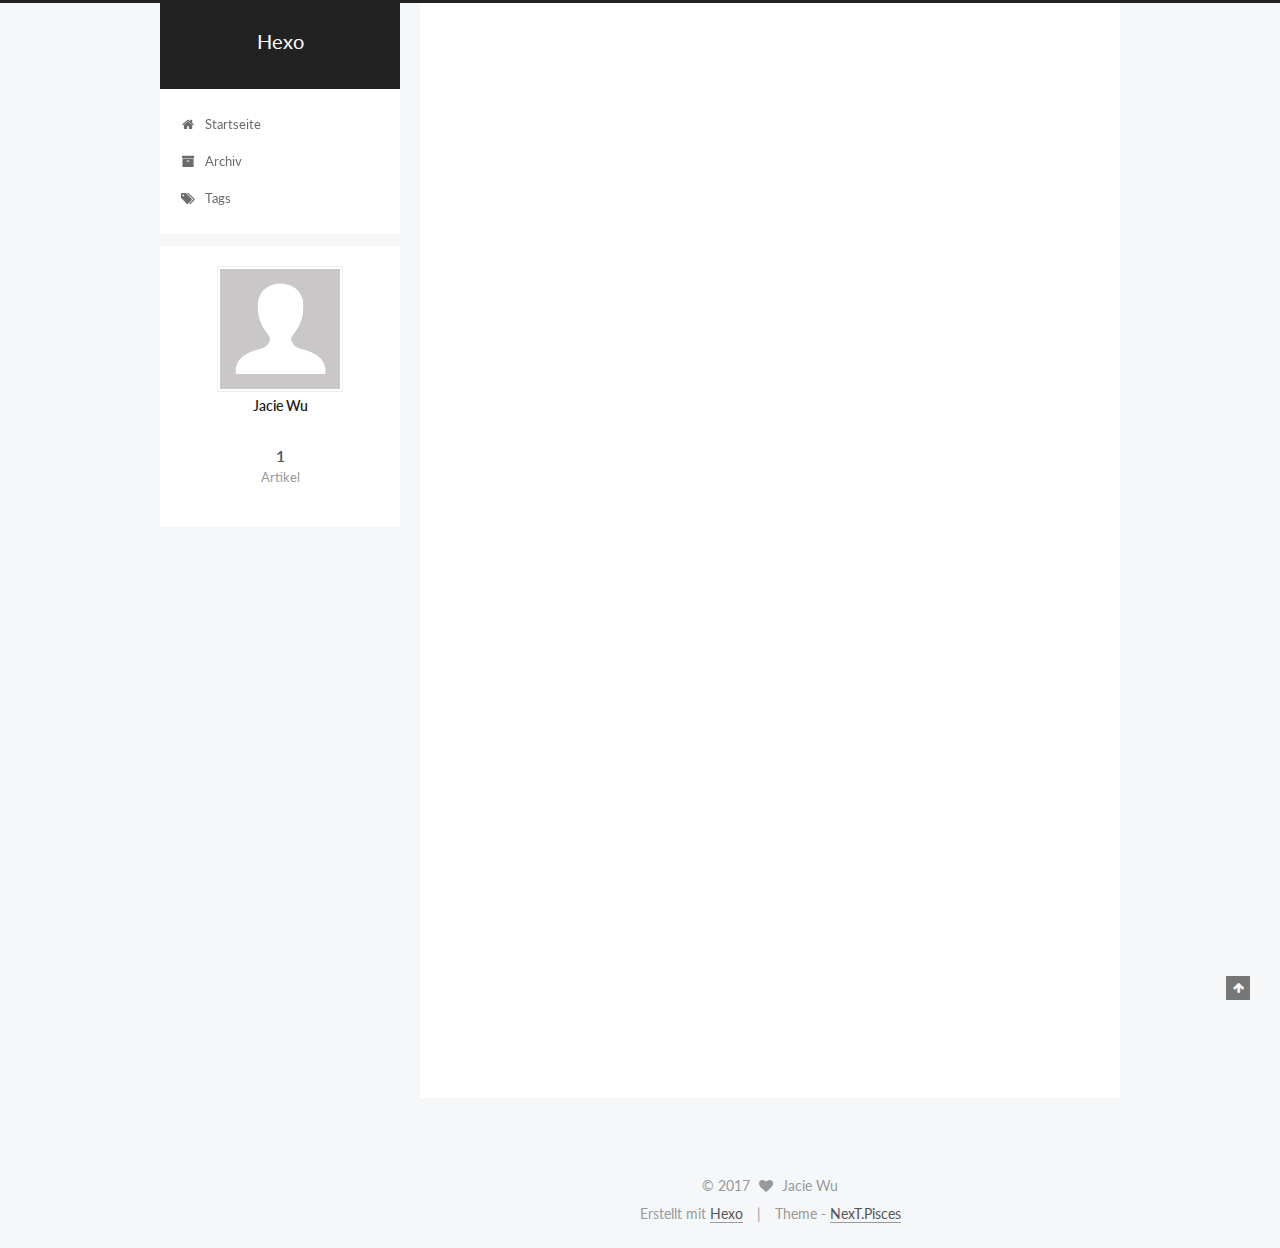
==== commit 4ec96378: "Site updated: 2017-04-17 00:13:52" ====
--- a/index.html
+++ b/index.html
@@ -5,7 +5,7 @@
   
 
 
-<html class="theme-next muse use-motion" lang="">
+<html class="theme-next pisces use-motion" lang="">
 <head>
   <meta charset="UTF-8"/>
 <meta http-equiv="X-UA-Compatible" content="IE=edge" />
@@ -100,7 +100,7 @@
   var NexT = window.NexT || {};
   var CONFIG = {
     root: '/',
-    scheme: 'Muse',
+    scheme: 'Pisces',
     sidebar: {"position":"left","display":"post","offset":12,"offset_float":0,"b2t":false,"scrollpercent":false},
     fancybox: true,
     motion: true,
@@ -194,7 +194,7 @@
             
               <i class="menu-item-icon fa fa-fw fa-home"></i> <br />
             
-            Home
+            Startseite
           </a>
         </li>
       
@@ -204,7 +204,7 @@
             
               <i class="menu-item-icon fa fa-fw fa-archive"></i> <br />
             
-            Archives
+            Archiv
           </a>
         </li>
       
@@ -284,7 +284,7 @@
                 <i class="fa fa-calendar-o"></i>
               </span>
               
-                <span class="post-meta-item-text">Posted on</span>
+                <span class="post-meta-item-text">Veröffentlicht am</span>
               
               <time title="Post created" itemprop="dateCreated datePublished" datetime="2017-04-16T20:38:31+08:00">
                 2017-04-16
@@ -413,7 +413,7 @@
             <div class="site-state-item site-state-posts">
               <a href="/archives">
                 <span class="site-state-item-count">1</span>
-                <span class="site-state-item-name">posts</span>
+                <span class="site-state-item-name">Artikel</span>
               </a>
             </div>
           
@@ -467,13 +467,13 @@
 
 
 <div class="powered-by">
-  Powered by <a class="theme-link" href="https://hexo.io">Hexo</a>
+  Erstellt mit  <a class="theme-link" href="https://hexo.io">Hexo</a>
 </div>
 
 <div class="theme-info">
   Theme -
   <a class="theme-link" href="https://github.com/iissnan/hexo-theme-next">
-    NexT.Muse
+    NexT.Pisces
   </a>
 </div>
 
@@ -549,6 +549,13 @@
   
   
 
+
+  <script type="text/javascript" src="/js/src/affix.js?v=5.1.0"></script>
+
+  <script type="text/javascript" src="/js/src/schemes/pisces.js?v=5.1.0"></script>
+
+
+
   
 
   
--- a/css/main.css
+++ b/css/main.css
@@ -189,7 +189,7 @@
   font-size: 14px;
   line-height: 2;
   color: #555;
-  background: #fff;
+  background: #f5f7f9;
 }
 @media (max-width: 767px) {
   body {
@@ -639,8 +639,8 @@
 @media (min-width: 992px) {
   .full-image.full-image.full-image {
     max-width: none;
-    width: 110%;
-    margin: 25px -5%;
+    width: 118%;
+    margin: 0 -9%;
   }
 }
 .blockquote-center,
@@ -817,7 +817,7 @@
   font-size: 14px;
   color: #fff;
   background: #222;
-  border: 2px solid #222;
+  border: 2px solid #555;
   text-decoration: none;
   border-radius: 0;
   transition-property: background-color;
@@ -828,8 +828,8 @@
 .btn:hover,
 .post-button .btn:hover {
   border-color: #222;
-  color: #222;
-  background: #fff;
+  color: #fff;
+  background: #222;
 }
 .btn-bar {
   display: block;
@@ -934,7 +934,7 @@
   width: 24px;
   background: #222;
   font-size: 12px;
-  opacity: 1;
+  opacity: 0.6;
   color: #fff;
   cursor: pointer;
   text-align: center;
@@ -955,7 +955,7 @@
   }
 }
 .back-to-top.back-to-top-on {
-  bottom: 19px;
+  bottom: 30px;
 }
 .header {
   background: #fff;
@@ -1004,7 +1004,7 @@
 .site-subtitle {
   margin-top: 10px;
   font-size: 13px;
-  color: #999;
+  color: #ddd;
 }
 .use-motion .brand {
   opacity: 0;
@@ -1077,7 +1077,8 @@
   transition-timing-function: ease-in-out;
   transition-delay: 0s;
 }
-.menu .menu-item a:hover {
+.menu .menu-item a:hover,
+.menu-item-active a {
   border-bottom-color: #222;
 }
 .menu .menu-item .fa {
@@ -1429,10 +1430,10 @@
   margin-top: 50px;
 }
 .post-button .btn {
-  color: #fff;
+  color: #555;
   font-size: 14px;
-  background: #222;
-  border-radius: 0;
+  background: #fff;
+  border-radius: 2px;
   line-height: 2;
   margin: 0 4px 8px 4px;
 }
@@ -1607,20 +1608,20 @@
   display: block;
   margin: 0 auto;
   padding: 2px;
-  max-width: 96px;
+  max-width: 120px;
   height: auto;
-  border: 2px solid #333;
+  border: 1px solid #eee;
 }
 .site-author-name {
-  margin: 5px 0 0;
+  margin: 0;
   text-align: center;
-  color: #f5f5f5;
-  font-weight: normal;
+  color: #222;
+  font-weight: 600;
 }
 .site-description {
-  margin-top: 5px;
+  margin-top: 0;
   text-align: center;
-  font-size: 14px;
+  font-size: 13px;
   color: #999;
 }
 .site-state {
@@ -1632,7 +1633,7 @@
 .site-state-item {
   display: inline-block;
   padding: 0 15px;
-  border-left: 1px solid #333;
+  border-left: 1px solid #eee;
 }
 .site-state-item:first-child {
   border-left: none;
@@ -1645,11 +1646,11 @@
   text-align: center;
   color: inherit;
   font-weight: 600;
-  font-size: 18px;
+  font-size: 16px;
 }
 .site-state-item-name {
   font-size: 13px;
-  color: inherit;
+  color: #999;
 }
 .feed-link {
   margin-top: 20px;
@@ -1691,7 +1692,7 @@
   width: 4px;
   height: 4px;
   border-radius: 50%;
-  background: #f2a424;
+  background: #8505ff;
 }
 .links-of-blogroll {
   font-size: 13px;
@@ -1721,7 +1722,7 @@
   color: #555;
 }
 .sidebar-nav li:hover {
-  color: #f5f5f5;
+  color: #fc6423;
 }
 .page-post-detail .sidebar-nav-toc {
   padding: 0 5px;
@@ -1730,11 +1731,11 @@
   margin-left: 10px;
 }
 .sidebar-nav .sidebar-nav-active {
-  color: #87daff;
-  border-bottom-color: #87daff;
+  color: #fc6423;
+  border-bottom-color: #fc6423;
 }
 .sidebar-nav .sidebar-nav-active:hover {
-  color: #87daff;
+  color: #fc6423;
 }
 .sidebar-panel {
   display: none;
@@ -1767,12 +1768,12 @@
   transition-timing-function: ease-in-out;
   transition-delay: 0s;
   transition-property: all;
-  color: #999;
-  border-bottom-color: #555;
+  color: #666;
+  border-bottom-color: #ccc;
 }
 .post-toc ol a:hover {
-  color: #ccc;
-  border-bottom-color: #ccc;
+  color: #000;
+  border-bottom-color: #000;
 }
 .post-toc .nav-item {
   overflow: hidden;
@@ -1793,14 +1794,14 @@
   display: block;
 }
 .post-toc .nav .active > a {
-  color: #87daff;
-  border-bottom-color: #87daff;
+  color: #fc6423;
+  border-bottom-color: #fc6423;
 }
 .post-toc .nav .active-current > a {
-  color: #87daff;
+  color: #fc6423;
 }
 .post-toc .nav .active-current > a:hover {
-  color: #87daff;
+  color: #fc6423;
 }
 .footer {
   font-size: 14px;
@@ -2220,6 +2221,16 @@
   transform: translate(-50%, -50%);
   color: #ccc;
 }
+@media (min-width: 768px) and (max-width: 991px) {
+  .busuanzi-count {
+    width: auto;
+  }
+}
+@media (max-width: 767px) {
+  .busuanzi-count {
+    width: auto;
+  }
+}
 .site-uv,
 .site-pv,
 .page-pv {
@@ -2458,83 +2469,397 @@
   }
 }
 .page-post-detail .sidebar-toggle-line {
-  background: #87daff;
+  background: #fc6423;
 }
 .page-post-detail .comments {
   overflow: hidden;
 }
-@media (max-width: 767px) {
-  .header-inner,
-  .container .main-inner,
+.header {
+  position: relative;
+  margin: 0 auto;
+  width: 960px;
+}
+@media (min-width: 768px) and (max-width: 991px) {
+  .header {
+    width: auto;
+  }
+}
+@media (max-width: 767px) {
+  .header {
+    width: auto;
+  }
+}
+.header-inner {
+  position: absolute;
+  top: 0;
+  overflow: hidden;
+  padding: 0;
+  width: 240px;
+  background: #fff;
+  box-shadow: initial;
+  border-radius: initial;
+}
+@media (min-width: 1600px) {
+  .container .header-inner {
+    width: 240px;
+  }
+}
+@media (min-width: 768px) and (max-width: 991px) {
+  .header-inner {
+    position: relative;
+    width: auto;
+    border-radius: initial;
+  }
+}
+@media (max-width: 767px) {
+  .header-inner {
+    position: relative;
+    width: auto;
+    border-radius: initial;
+  }
+}
+.main:before,
+.main:after {
+  content: " ";
+  display: table;
+}
+.main:after {
+  clear: both;
+}
+@media (min-width: 768px) and (max-width: 991px) {
+  .main {
+    padding-bottom: 100px;
+  }
+}
+@media (max-width: 767px) {
+  .main {
+    padding-bottom: 100px;
+  }
+}
+.container .main-inner {
+  width: 960px;
+}
+@media (min-width: 768px) and (max-width: 991px) {
+  .container .main-inner {
+    width: auto;
+  }
+}
+@media (max-width: 767px) {
+  .container .main-inner {
+    width: auto;
+  }
+}
+.content-wrap {
+  float: right;
+  box-sizing: border-box;
+  padding: 40px;
+  width: 700px;
+  background: #fff;
+  min-height: 700px;
+  box-shadow: initial;
+  border-radius: initial;
+}
+@media (min-width: 768px) and (max-width: 991px) {
+  .content-wrap {
+    width: 100%;
+    padding: 20px;
+    border-radius: initial;
+  }
+}
+@media (max-width: 767px) {
+  .content-wrap {
+    width: 100%;
+    padding: 20px;
+    min-height: auto;
+    border-radius: initial;
+  }
+}
+.sidebar {
+  position: static;
+  float: left;
+  margin-top: 300px;
+  width: 240px;
+  background: #f5f7f9;
+  box-shadow: none;
+}
+@media (min-width: 768px) and (max-width: 991px) {
+  .sidebar {
+    display: none;
+  }
+}
+@media (max-width: 767px) {
+  .sidebar {
+    display: none;
+  }
+}
+.sidebar-toggle {
+  display: none;
+}
+.footer-inner {
+  width: 960px;
+  padding-left: 260px;
+}
+@media (min-width: 768px) and (max-width: 991px) {
   .footer-inner {
     width: auto;
-  }
-}
-embed {
-  display: block;
-  margin: 0px auto 25px auto;
-}
-.custom-logo .site-meta-headline {
-  text-align: center;
-}
-.custom-logo .brand {
+    padding-left: 0 !important;
+    padding-right: 0 !important;
+  }
+}
+@media (max-width: 767px) {
+  .footer-inner {
+    width: auto;
+    padding-left: 0 !important;
+    padding-right: 0 !important;
+  }
+}
+.sidebar-position-right .header-inner {
+  right: 0;
+}
+.sidebar-position-right .content-wrap {
+  float: left;
+}
+.sidebar-position-right .sidebar {
+  float: right;
+}
+.sidebar-position-right .footer-inner {
+  padding-left: 0;
+  padding-right: 260px;
+}
+.site-brand-wrapper {
+  position: relative;
+}
+.site-meta {
+  padding: 20px 0;
+  color: #fff;
+  background: #222;
+}
+@media (min-width: 768px) and (max-width: 991px) {
+  .site-meta {
+    box-shadow: 0 0 16px rgba(0,0,0,0.5);
+  }
+}
+@media (max-width: 767px) {
+  .site-meta {
+    box-shadow: 0 0 16px rgba(0,0,0,0.5);
+  }
+}
+.brand {
+  padding: 0;
   background: none;
 }
-.custom-logo .site-title {
-  margin: 10px auto 0;
-  font-size: 24px;
-  color: #222;
-}
-.custom-logo .site-title a {
-  border: none;
-}
-.custom-logo-image {
-  margin: 0 auto;
-  padding: 5px;
-  max-width: 150px;
-  background: #fff;
-}
-@media (max-width: 767px) {
-  .site-nav {
-    position: absolute;
-    left: 0;
-    top: 52px;
-    margin: 0;
-    width: 100%;
-    padding: 0;
-    background: #fff;
-    border-bottom: 1px solid #ddd;
-    z-index: 1;
-  }
-}
-@media (max-width: 767px) {
-  .menu {
-    text-align: left;
-  }
-}
-@media (max-width: 767px) {
-  .menu .menu-item {
-    display: block;
-    margin: 0 10px;
-    vertical-align: top;
-  }
-}
-@media (max-width: 767px) {
-  .menu .menu-item br {
-    display: none;
-  }
-}
-@media (max-width: 767px) {
-  .menu .menu-item a {
-    padding: 5px 10px;
-  }
-}
-.menu .menu-item .fa {
-  margin-right: 0;
+.brand:hover {
+  color: #fff;
+}
+.site-subtitle {
+  margin: 10px 10px 0;
+  font-weight: initial;
 }
 .site-search form {
   display: none;
 }
+.site-nav {
+  border-top: none;
+}
+@media (min-width: 768px) and (max-width: 991px) {
+  .site-nav {
+    display: none !important;
+  }
+}
+@media (min-width: 768px) and (max-width: 991px) {
+  .site-nav-on {
+    display: block !important;
+  }
+}
+.menu .menu-item {
+  display: block;
+  margin: 0;
+}
+.menu .menu-item a {
+  position: relative;
+  box-sizing: border-box;
+  padding: 5px 20px;
+  text-align: left;
+  line-height: inherit;
+  transition-property: background-color;
+  transition-duration: 0.2s;
+  transition-timing-function: ease-in-out;
+  transition-delay: 0s;
+}
+.menu .menu-item a:hover,
+.menu-item-active a {
+  background: #f9f9f9;
+  border-bottom-color: #fff;
+}
+.menu .menu-item br {
+  display: none;
+}
+.menu-item-active a:after {
+  content: " ";
+  position: absolute;
+  top: 50%;
+  margin-top: -3px;
+  right: 15px;
+  width: 6px;
+  height: 6px;
+  border-radius: 50%;
+  background-color: #bbb;
+}
+.btn-bar {
+  background-color: #fff;
+}
+.site-nav-toggle {
+  left: 20px;
+  top: 50%;
+  -webkit-transform: translateY(-50%);
+  -webkit-transform: translateY(-50%);
+  -moz-transform: translateY(-50%);
+  -ms-transform: translateY(-50%);
+  -o-transform: translateY(-50%);
+  transform: translateY(-50%);
+}
+@media (min-width: 768px) and (max-width: 991px) {
+  .site-nav-toggle {
+    display: block;
+  }
+}
+.use-motion .sidebar .motion-element {
+  opacity: 1;
+}
+.sidebar {
+  display: none;
+  right: auto;
+  bottom: auto;
+  -webkit-transform: none;
+}
+.sidebar-inner {
+  box-sizing: border-box;
+  width: 240px;
+  color: #555;
+  background: #fff;
+  box-shadow: initial;
+  border-radius: initial;
+}
+.sidebar-inner.affix {
+  position: fixed;
+  top: 0px;
+}
+.site-overview {
+  margin: 0 2px;
+  text-align: left;
+}
+.site-author:before,
+.site-author:after {
+  content: " ";
+  display: table;
+}
+.site-author:after {
+  clear: both;
+}
+.sidebar a {
+  color: #555;
+}
+.sidebar a:hover {
+  color: #222;
+}
+.links-of-author-item a:before {
+  display: none;
+}
+.links-of-author-item a {
+  border-bottom: none;
+  text-decoration: underline;
+}
+.feed-link {
+  border-top: 1px dotted #ccc;
+  border-bottom: 1px dotted #ccc;
+  text-align: center;
+}
+.feed-link a {
+  display: block;
+  color: #fc6423;
+  border: none;
+}
+.feed-link a:hover {
+  background: none;
+  color: #e34603;
+}
+.feed-link a:hover i {
+  color: #e34603;
+}
+.links-of-author:before,
+.links-of-author:after {
+  content: " ";
+  display: table;
+}
+.links-of-author:after {
+  clear: both;
+}
+.links-of-author-item {
+  float: left;
+  margin: 5px 0 0;
+  width: 50%;
+}
+.links-of-author-item a {
+  box-sizing: border-box;
+  display: inline-block;
+  margin-right: 0;
+  margin-bottom: 0;
+  padding: 0 5px;
+  overflow: hidden;
+  white-space: nowrap;
+  text-overflow: ellipsis;
+}
+.links-of-author-item a {
+  display: block;
+  text-decoration: none;
+}
+.links-of-author-item a:hover {
+  border-radius: 4px;
+  background: #eee;
+}
+.links-of-author-item .fa {
+  margin-right: 2px;
+  font-size: 16px;
+}
+.links-of-author-item .fa-globe {
+  font-size: 15px;
+}
+.links-of-blogroll {
+  margin-top: 20px;
+  padding: 3px 0 0;
+  border-top: 1px dotted #ccc;
+}
+.links-of-blogroll-title {
+  margin-top: 0;
+}
+.links-of-blogroll-item {
+  padding: 0;
+}
+.links-of-blogroll-inline:before,
+.links-of-blogroll-inline:after {
+  content: " ";
+  display: table;
+}
+.links-of-blogroll-inline:after {
+  clear: both;
+}
 .links-of-blogroll-inline .links-of-blogroll-item {
-  display: inline-block;
-}
+  float: left;
+  margin: 5px 0 0;
+  width: 50%;
+}
+.links-of-blogroll-inline .links-of-blogroll-item a {
+  box-sizing: border-box;
+  display: inline-block;
+  margin-right: 0;
+  margin-bottom: 0;
+  padding: 0 5px;
+  overflow: hidden;
+  white-space: nowrap;
+  text-overflow: ellipsis;
+}
+@media (max-width: 767px) {
+  .post-body {
+    text-align: justify;
+  }
+}
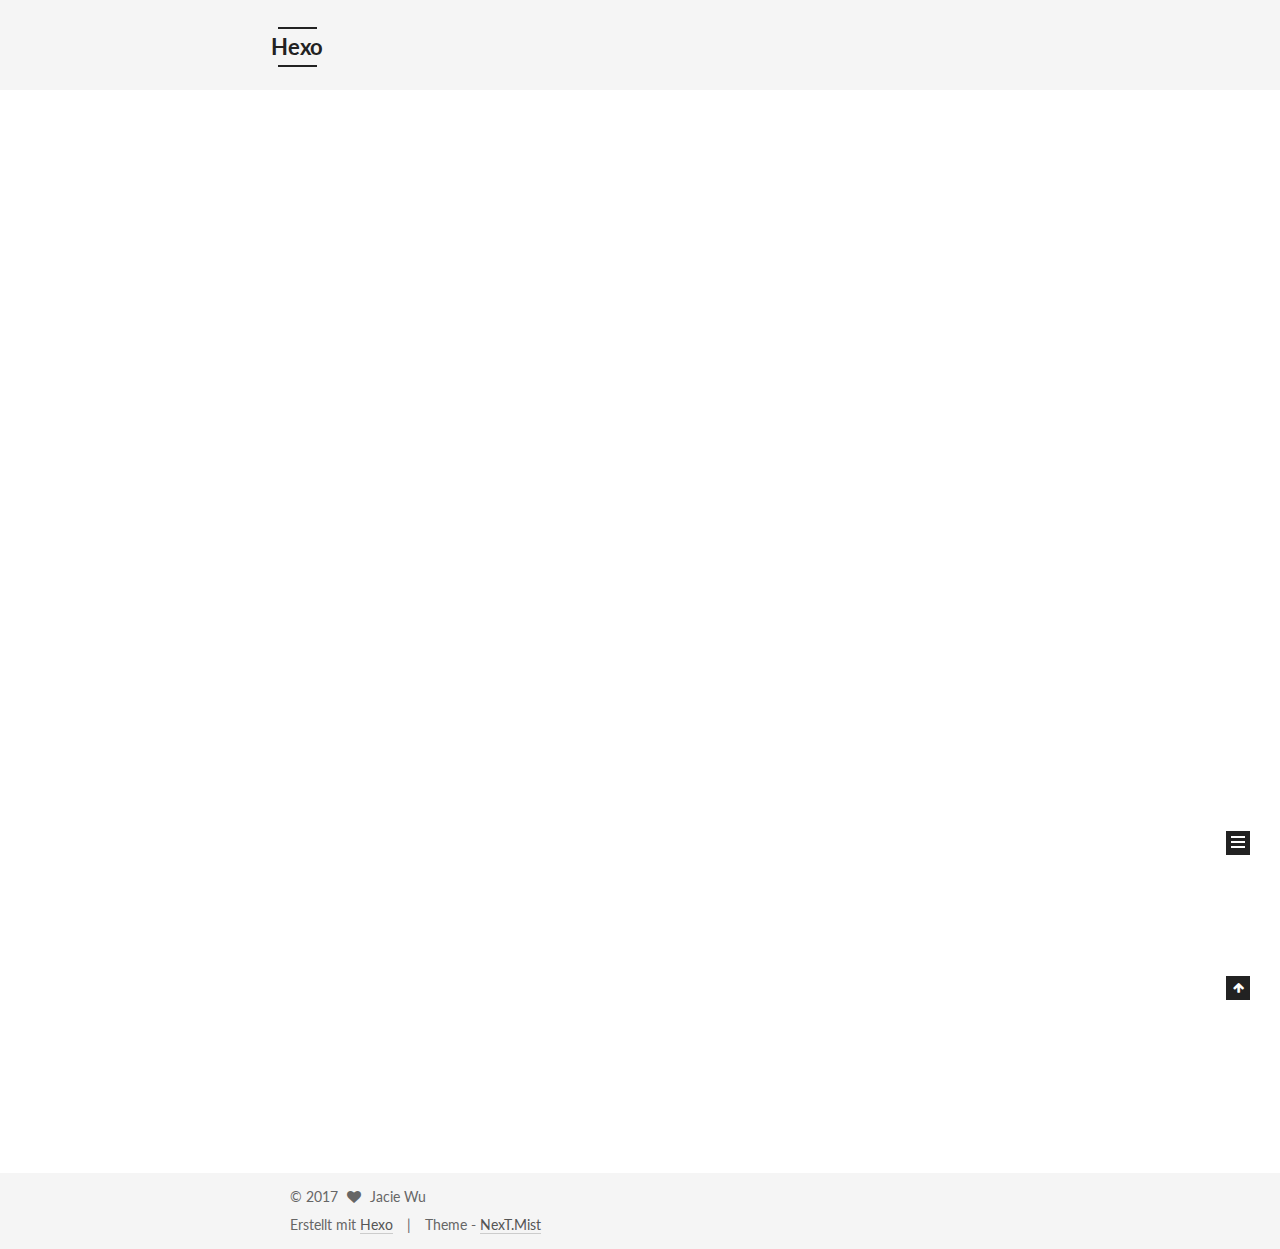
==== commit cf34fb66: "Site updated: 2017-04-17 00:20:54" ====
--- a/index.html
+++ b/index.html
@@ -5,7 +5,7 @@
   
 
 
-<html class="theme-next pisces use-motion" lang="">
+<html class="theme-next mist use-motion" lang="">
 <head>
   <meta charset="UTF-8"/>
 <meta http-equiv="X-UA-Compatible" content="IE=edge" />
@@ -100,7 +100,7 @@
   var NexT = window.NexT || {};
   var CONFIG = {
     root: '/',
-    scheme: 'Pisces',
+    scheme: 'Mist',
     sidebar: {"position":"left","display":"post","offset":12,"offset_float":0,"b2t":false,"scrollpercent":false},
     fancybox: true,
     motion: true,
@@ -473,7 +473,7 @@
 <div class="theme-info">
   Theme -
   <a class="theme-link" href="https://github.com/iissnan/hexo-theme-next">
-    NexT.Pisces
+    NexT.Mist
   </a>
 </div>
 
@@ -549,13 +549,6 @@
   
   
 
-
-  <script type="text/javascript" src="/js/src/affix.js?v=5.1.0"></script>
-
-  <script type="text/javascript" src="/js/src/schemes/pisces.js?v=5.1.0"></script>
-
-
-
   
 
   
--- a/css/main.css
+++ b/css/main.css
@@ -189,7 +189,7 @@
   font-size: 14px;
   line-height: 2;
   color: #555;
-  background: #f5f7f9;
+  background: #fff;
 }
 @media (max-width: 767px) {
   body {
@@ -226,51 +226,51 @@
   margin: 20px 0 15px;
 }
 h1 {
+  font-size: 24px;
+}
+@media (max-width: 767px) {
+  h1 {
+    font-size: 20px;
+  }
+}
+h2 {
   font-size: 22px;
 }
 @media (max-width: 767px) {
-  h1 {
+  h2 {
     font-size: 18px;
   }
 }
-h2 {
+h3 {
   font-size: 20px;
 }
 @media (max-width: 767px) {
-  h2 {
+  h3 {
     font-size: 16px;
   }
 }
-h3 {
+h4 {
   font-size: 18px;
 }
 @media (max-width: 767px) {
-  h3 {
+  h4 {
     font-size: 14px;
   }
 }
-h4 {
+h5 {
   font-size: 16px;
 }
 @media (max-width: 767px) {
-  h4 {
+  h5 {
     font-size: 12px;
   }
 }
-h5 {
+h6 {
   font-size: 14px;
 }
 @media (max-width: 767px) {
-  h5 {
+  h6 {
     font-size: 10px;
-  }
-}
-h6 {
-  font-size: 12px;
-}
-@media (max-width: 767px) {
-  h6 {
-    font-size: 8px;
   }
 }
 p {
@@ -639,8 +639,8 @@
 @media (min-width: 992px) {
   .full-image.full-image.full-image {
     max-width: none;
-    width: 118%;
-    margin: 0 -9%;
+    width: 110%;
+    margin: 25px -5%;
   }
 }
 .blockquote-center,
@@ -817,7 +817,7 @@
   font-size: 14px;
   color: #fff;
   background: #222;
-  border: 2px solid #555;
+  border: 2px solid #222;
   text-decoration: none;
   border-radius: 0;
   transition-property: background-color;
@@ -828,8 +828,8 @@
 .btn:hover,
 .post-button .btn:hover {
   border-color: #222;
-  color: #fff;
-  background: #222;
+  color: #222;
+  background: #fff;
 }
 .btn-bar {
   display: block;
@@ -934,7 +934,7 @@
   width: 24px;
   background: #222;
   font-size: 12px;
-  opacity: 0.6;
+  opacity: 1;
   color: #fff;
   cursor: pointer;
   text-align: center;
@@ -955,7 +955,7 @@
   }
 }
 .back-to-top.back-to-top-on {
-  bottom: 30px;
+  bottom: 19px;
 }
 .header {
   background: #fff;
@@ -969,7 +969,7 @@
 }
 .site-meta {
   margin: 0;
-  text-align: center;
+  text-align: left;
 }
 @media (max-width: 767px) {
   .site-meta {
@@ -980,12 +980,12 @@
   position: relative;
   display: inline-block;
   padding: 0 40px;
-  color: #fff;
+  color: #222;
   background: #222;
   border-bottom: none;
 }
 .brand:hover {
-  color: #fff;
+  color: #222;
 }
 .logo {
   display: inline-block;
@@ -1004,7 +1004,7 @@
 .site-subtitle {
   margin-top: 10px;
   font-size: 13px;
-  color: #ddd;
+  color: #999;
 }
 .use-motion .brand {
   opacity: 0;
@@ -1077,8 +1077,7 @@
   transition-timing-function: ease-in-out;
   transition-delay: 0s;
 }
-.menu .menu-item a:hover,
-.menu-item-active a {
+.menu .menu-item a:hover {
   border-bottom-color: #222;
 }
 .menu .menu-item .fa {
@@ -1206,7 +1205,7 @@
 .posts-collapse {
   position: relative;
   z-index: 1010;
-  margin-left: 55px;
+  margin-left: 0;
 }
 .posts-collapse::after {
   content: " ";
@@ -1432,8 +1431,8 @@
 .post-button .btn {
   color: #555;
   font-size: 14px;
-  background: #fff;
-  border-radius: 2px;
+  background: transparent;
+  border-radius: 0;
   line-height: 2;
   margin: 0 4px 8px 4px;
 }
@@ -1608,20 +1607,20 @@
   display: block;
   margin: 0 auto;
   padding: 2px;
-  max-width: 120px;
+  max-width: 96px;
   height: auto;
-  border: 1px solid #eee;
+  border: 2px solid #333;
 }
 .site-author-name {
-  margin: 0;
+  margin: 5px 0 0;
   text-align: center;
-  color: #222;
-  font-weight: 600;
+  color: #f5f5f5;
+  font-weight: normal;
 }
 .site-description {
-  margin-top: 0;
+  margin-top: 5px;
   text-align: center;
-  font-size: 13px;
+  font-size: 14px;
   color: #999;
 }
 .site-state {
@@ -1633,7 +1632,7 @@
 .site-state-item {
   display: inline-block;
   padding: 0 15px;
-  border-left: 1px solid #eee;
+  border-left: 1px solid #333;
 }
 .site-state-item:first-child {
   border-left: none;
@@ -1646,11 +1645,11 @@
   text-align: center;
   color: inherit;
   font-weight: 600;
-  font-size: 16px;
+  font-size: 18px;
 }
 .site-state-item-name {
   font-size: 13px;
-  color: #999;
+  color: inherit;
 }
 .feed-link {
   margin-top: 20px;
@@ -1692,7 +1691,7 @@
   width: 4px;
   height: 4px;
   border-radius: 50%;
-  background: #8505ff;
+  background: #beab93;
 }
 .links-of-blogroll {
   font-size: 13px;
@@ -1722,7 +1721,7 @@
   color: #555;
 }
 .sidebar-nav li:hover {
-  color: #fc6423;
+  color: #f5f5f5;
 }
 .page-post-detail .sidebar-nav-toc {
   padding: 0 5px;
@@ -1731,11 +1730,11 @@
   margin-left: 10px;
 }
 .sidebar-nav .sidebar-nav-active {
-  color: #fc6423;
-  border-bottom-color: #fc6423;
+  color: #87daff;
+  border-bottom-color: #87daff;
 }
 .sidebar-nav .sidebar-nav-active:hover {
-  color: #fc6423;
+  color: #87daff;
 }
 .sidebar-panel {
   display: none;
@@ -1768,12 +1767,12 @@
   transition-timing-function: ease-in-out;
   transition-delay: 0s;
   transition-property: all;
-  color: #666;
+  color: #999;
+  border-bottom-color: #555;
+}
+.post-toc ol a:hover {
+  color: #ccc;
   border-bottom-color: #ccc;
-}
-.post-toc ol a:hover {
-  color: #000;
-  border-bottom-color: #000;
 }
 .post-toc .nav-item {
   overflow: hidden;
@@ -1794,14 +1793,14 @@
   display: block;
 }
 .post-toc .nav .active > a {
-  color: #fc6423;
-  border-bottom-color: #fc6423;
+  color: #87daff;
+  border-bottom-color: #87daff;
 }
 .post-toc .nav .active-current > a {
-  color: #fc6423;
+  color: #87daff;
 }
 .post-toc .nav .active-current > a:hover {
-  color: #fc6423;
+  color: #87daff;
 }
 .footer {
   font-size: 14px;
@@ -2221,16 +2220,6 @@
   transform: translate(-50%, -50%);
   color: #ccc;
 }
-@media (min-width: 768px) and (max-width: 991px) {
-  .busuanzi-count {
-    width: auto;
-  }
-}
-@media (max-width: 767px) {
-  .busuanzi-count {
-    width: auto;
-  }
-}
 .site-uv,
 .site-pv,
 .page-pv {
@@ -2469,397 +2458,324 @@
   }
 }
 .page-post-detail .sidebar-toggle-line {
-  background: #fc6423;
+  background: #87daff;
 }
 .page-post-detail .comments {
   overflow: hidden;
 }
+h1,
+h2,
+h3,
+h4,
+h5,
+h6 {
+  margin: 20px 0 10px;
+}
+p {
+  margin: 0 0 25px 0;
+}
+a {
+  border-bottom-color: #ccc;
+}
+hr {
+  margin: 20px 0;
+  height: 2px;
+}
+.main-inner {
+  margin-top: 80px;
+}
 .header {
-  position: relative;
-  margin: 0 auto;
-  width: 960px;
-}
-@media (min-width: 768px) and (max-width: 991px) {
-  .header {
-    width: auto;
-  }
-}
-@media (max-width: 767px) {
-  .header {
-    width: auto;
-  }
+  background: #f5f5f5;
 }
 .header-inner {
-  position: absolute;
-  top: 0;
-  overflow: hidden;
-  padding: 0;
-  width: 240px;
-  background: #fff;
-  box-shadow: initial;
-  border-radius: initial;
-}
-@media (min-width: 1600px) {
-  .container .header-inner {
-    width: 240px;
-  }
-}
-@media (min-width: 768px) and (max-width: 991px) {
-  .header-inner {
-    position: relative;
-    width: auto;
-    border-radius: initial;
-  }
-}
-@media (max-width: 767px) {
-  .header-inner {
-    position: relative;
-    width: auto;
-    border-radius: initial;
-  }
-}
-.main:before,
-.main:after {
+  padding: 25px 0 20px;
+}
+.header-inner:before,
+.header-inner:after {
   content: " ";
   display: table;
 }
-.main:after {
+.header-inner:after {
   clear: both;
 }
-@media (min-width: 768px) and (max-width: 991px) {
-  .main {
-    padding-bottom: 100px;
-  }
-}
-@media (max-width: 767px) {
-  .main {
-    padding-bottom: 100px;
-  }
-}
-.container .main-inner {
-  width: 960px;
-}
-@media (min-width: 768px) and (max-width: 991px) {
+@media (max-width: 767px) {
+  .header-inner {
+    width: auto;
+    margin-bottom: 50px;
+    padding: 10px;
+  }
+}
+.site-meta {
+  float: left;
+  margin-left: -20px;
+  line-height: normal;
+}
+@media (max-width: 767px) {
+  .site-meta {
+    margin-left: 10px;
+  }
+}
+.site-meta .brand {
+  padding: 2px 1px;
+  background: none;
+}
+@media (max-width: 767px) {
+  .site-meta .brand {
+    display: block;
+  }
+}
+.site-meta .logo {
+  display: none;
+}
+.site-meta .site-title {
+  font-size: 22px;
+  font-weight: bolder;
+}
+@media (max-width: 767px) {
+  .site-meta .site-title {
+    line-height: 34px;
+  }
+}
+.logo-line-before,
+.logo-line-after {
+  display: block;
+  overflow: hidden;
+  margin: 0 auto;
+  width: 75%;
+}
+@media (max-width: 767px) {
+  .logo-line-before,
+  .logo-line-after {
+    display: none;
+  }
+}
+.logo-line-before i,
+.logo-line-after i {
+  position: relative;
+  display: block;
+  height: 2px;
+  background: #222;
+}
+@media (max-width: 767px) {
+  .logo-line-before i,
+  .logo-line-after i {
+    height: 3px;
+  }
+}
+.use-motion .logo-line-before i {
+  left: -100%;
+}
+.use-motion .logo-line-after i {
+  right: -100%;
+}
+.site-subtitle {
+  display: none;
+}
+.site-nav-toggle {
+  position: static;
+  float: right;
+}
+.menu {
+  float: right;
+  margin: 8px 0 0 0;
+}
+@media (max-width: 767px) {
+  .menu {
+    margin: 20px 0 0 0;
+    padding: 0;
+  }
+}
+.menu br {
+  display: none;
+}
+.menu .menu-item {
+  margin: 0;
+}
+@media (max-width: 767px) {
+  .menu .menu-item {
+    display: block;
+  }
+}
+.menu .menu-item a {
+  padding: 0 10px;
+  background: none;
+  border: none;
+  border-radius: 2px;
+  transition-property: background;
+}
+@media (max-width: 767px) {
+  .menu .menu-item a {
+    text-align: left;
+  }
+}
+.menu .menu-item a:hover {
+  background: #e1e1e1;
+}
+.menu a::before {
+  display: none;
+}
+@media (max-width: 767px) {
+  .menu a::before {
+    display: block;
+  }
+}
+@media (max-width: 767px) {
+  .menu {
+    float: none;
+  }
+}
+.site-search form {
+  display: none;
+}
+.posts-expand {
+  padding-top: 0;
+}
+.posts-expand .post-title,
+.posts-expand .post-meta {
+  text-align: left;
+}
+@media (max-width: 767px) {
+  .posts-expand .post-title,
+  .posts-expand .post-meta {
+    text-align: center;
+  }
+}
+.posts-expand .post-eof {
+  display: none;
+}
+.posts-expand .post {
+  margin-top: 120px;
+}
+.posts-expand .post:first-child {
+  margin-top: 0;
+}
+.posts-expand .post-meta {
+  margin-top: 5px;
+  margin-bottom: 20px;
+}
+.posts-expand .post-title {
+  position: relative;
+  font-size: 26px;
+  font-weight: 400;
+}
+@media (max-width: 767px) {
+  .posts-expand .post-title {
+    font-size: 20px;
+  }
+}
+@media (min-width: 1600px) {
+  .posts-expand .post-title {
+    font-size: 26px;
+  }
+}
+.posts-expand .post-title:hover:before {
+  background: #222;
+}
+.posts-expand .post-body img {
+  margin: 0;
+}
+.posts-expand .post-tags {
+  text-align: left;
+}
+.posts-expand .post-tags a {
+  padding: 1px 5px;
+  background: #f5f5f5;
+  border-bottom: none;
+}
+.posts-expand .post-tags a:hover {
+  background: #ccc;
+}
+.posts-expand .post-nav {
+  margin-top: 40px;
+}
+.post-button {
+  margin-top: 20px;
+  text-align: left;
+}
+.post-button a {
+  margin: 0 8px 8px 0 !important;
+  padding: 0;
+  font-size: 14px;
+  color: #666;
+  background: none;
+  border: none;
+  border-bottom: 2px solid #666;
+  transition-property: border;
+}
+@media (max-width: 767px) {
+  .post-button a {
+    font-size: 12px;
+  }
+}
+@media (min-width: 1600px) {
+  .post-button a {
+    font-size: 16px;
+  }
+}
+.post-button a:hover {
+  border-bottom-color: #222;
+}
+.links-of-blogroll-inline .links-of-blogroll-item {
+  display: inline-block;
+}
+.btn {
+  padding: 0 10px;
+  border-width: 2px;
+  border-radius: 0;
+}
+.headband {
+  display: none;
+}
+.site-search {
+  position: relative;
+  float: right;
+  margin-top: 5px;
+  padding-top: 3px;
+}
+@media (max-width: 767px) {
+  .site-search {
+    float: none;
+    padding: 0 10px;
+  }
+}
+@media (max-width: 767px) {
   .container .main-inner {
     width: auto;
   }
 }
-@media (max-width: 767px) {
-  .container .main-inner {
-    width: auto;
-  }
-}
-.content-wrap {
-  float: right;
-  box-sizing: border-box;
-  padding: 40px;
-  width: 700px;
-  background: #fff;
-  min-height: 700px;
-  box-shadow: initial;
-  border-radius: initial;
-}
-@media (min-width: 768px) and (max-width: 991px) {
-  .content-wrap {
-    width: 100%;
-    padding: 20px;
-    border-radius: initial;
-  }
-}
-@media (max-width: 767px) {
-  .content-wrap {
-    width: 100%;
-    padding: 20px;
-    min-height: auto;
-    border-radius: initial;
-  }
-}
-.sidebar {
-  position: static;
-  float: left;
-  margin-top: 300px;
-  width: 240px;
-  background: #f5f7f9;
-  box-shadow: none;
-}
-@media (min-width: 768px) and (max-width: 991px) {
-  .sidebar {
-    display: none;
-  }
-}
-@media (max-width: 767px) {
-  .sidebar {
-    display: none;
-  }
-}
-.sidebar-toggle {
+.page-post-detail .post-title,
+.page-post-detail .post-meta {
+  text-align: center;
+}
+.page-post-detail .post-title:before {
   display: none;
 }
+.page-post-detail .post-meta {
+  margin-bottom: 60px;
+}
+.pagination {
+  margin: 120px 0 0;
+  text-align: left;
+}
+@media (max-width: 767px) {
+  .pagination {
+    margin: 80px 10px 0;
+    text-align: center;
+  }
+}
+.footer {
+  margin-top: 80px;
+  padding: 10px 0;
+  background: #f5f5f5;
+  color: #666;
+}
 .footer-inner {
-  width: 960px;
-  padding-left: 260px;
-}
-@media (min-width: 768px) and (max-width: 991px) {
+  margin: 0 auto;
+  text-align: left;
+}
+@media (max-width: 767px) {
   .footer-inner {
     width: auto;
-    padding-left: 0 !important;
-    padding-right: 0 !important;
-  }
-}
-@media (max-width: 767px) {
-  .footer-inner {
-    width: auto;
-    padding-left: 0 !important;
-    padding-right: 0 !important;
-  }
-}
-.sidebar-position-right .header-inner {
-  right: 0;
-}
-.sidebar-position-right .content-wrap {
-  float: left;
-}
-.sidebar-position-right .sidebar {
-  float: right;
-}
-.sidebar-position-right .footer-inner {
-  padding-left: 0;
-  padding-right: 260px;
-}
-.site-brand-wrapper {
-  position: relative;
-}
-.site-meta {
-  padding: 20px 0;
-  color: #fff;
-  background: #222;
-}
-@media (min-width: 768px) and (max-width: 991px) {
-  .site-meta {
-    box-shadow: 0 0 16px rgba(0,0,0,0.5);
-  }
-}
-@media (max-width: 767px) {
-  .site-meta {
-    box-shadow: 0 0 16px rgba(0,0,0,0.5);
-  }
-}
-.brand {
-  padding: 0;
-  background: none;
-}
-.brand:hover {
-  color: #fff;
-}
-.site-subtitle {
-  margin: 10px 10px 0;
-  font-weight: initial;
-}
-.site-search form {
-  display: none;
-}
-.site-nav {
-  border-top: none;
-}
-@media (min-width: 768px) and (max-width: 991px) {
-  .site-nav {
-    display: none !important;
-  }
-}
-@media (min-width: 768px) and (max-width: 991px) {
-  .site-nav-on {
-    display: block !important;
-  }
-}
-.menu .menu-item {
-  display: block;
-  margin: 0;
-}
-.menu .menu-item a {
-  position: relative;
-  box-sizing: border-box;
-  padding: 5px 20px;
-  text-align: left;
-  line-height: inherit;
-  transition-property: background-color;
-  transition-duration: 0.2s;
-  transition-timing-function: ease-in-out;
-  transition-delay: 0s;
-}
-.menu .menu-item a:hover,
-.menu-item-active a {
-  background: #f9f9f9;
-  border-bottom-color: #fff;
-}
-.menu .menu-item br {
-  display: none;
-}
-.menu-item-active a:after {
-  content: " ";
-  position: absolute;
-  top: 50%;
-  margin-top: -3px;
-  right: 15px;
-  width: 6px;
-  height: 6px;
-  border-radius: 50%;
-  background-color: #bbb;
-}
-.btn-bar {
-  background-color: #fff;
-}
-.site-nav-toggle {
-  left: 20px;
-  top: 50%;
-  -webkit-transform: translateY(-50%);
-  -webkit-transform: translateY(-50%);
-  -moz-transform: translateY(-50%);
-  -ms-transform: translateY(-50%);
-  -o-transform: translateY(-50%);
-  transform: translateY(-50%);
-}
-@media (min-width: 768px) and (max-width: 991px) {
-  .site-nav-toggle {
-    display: block;
-  }
-}
-.use-motion .sidebar .motion-element {
-  opacity: 1;
-}
-.sidebar {
-  display: none;
-  right: auto;
-  bottom: auto;
-  -webkit-transform: none;
-}
-.sidebar-inner {
-  box-sizing: border-box;
-  width: 240px;
-  color: #555;
-  background: #fff;
-  box-shadow: initial;
-  border-radius: initial;
-}
-.sidebar-inner.affix {
-  position: fixed;
-  top: 0px;
-}
-.site-overview {
-  margin: 0 2px;
-  text-align: left;
-}
-.site-author:before,
-.site-author:after {
-  content: " ";
-  display: table;
-}
-.site-author:after {
-  clear: both;
-}
-.sidebar a {
-  color: #555;
-}
-.sidebar a:hover {
-  color: #222;
-}
-.links-of-author-item a:before {
-  display: none;
-}
-.links-of-author-item a {
-  border-bottom: none;
-  text-decoration: underline;
-}
-.feed-link {
-  border-top: 1px dotted #ccc;
-  border-bottom: 1px dotted #ccc;
-  text-align: center;
-}
-.feed-link a {
-  display: block;
-  color: #fc6423;
-  border: none;
-}
-.feed-link a:hover {
-  background: none;
-  color: #e34603;
-}
-.feed-link a:hover i {
-  color: #e34603;
-}
-.links-of-author:before,
-.links-of-author:after {
-  content: " ";
-  display: table;
-}
-.links-of-author:after {
-  clear: both;
-}
-.links-of-author-item {
-  float: left;
-  margin: 5px 0 0;
-  width: 50%;
-}
-.links-of-author-item a {
-  box-sizing: border-box;
-  display: inline-block;
-  margin-right: 0;
-  margin-bottom: 0;
-  padding: 0 5px;
-  overflow: hidden;
-  white-space: nowrap;
-  text-overflow: ellipsis;
-}
-.links-of-author-item a {
-  display: block;
-  text-decoration: none;
-}
-.links-of-author-item a:hover {
-  border-radius: 4px;
-  background: #eee;
-}
-.links-of-author-item .fa {
-  margin-right: 2px;
-  font-size: 16px;
-}
-.links-of-author-item .fa-globe {
-  font-size: 15px;
-}
-.links-of-blogroll {
-  margin-top: 20px;
-  padding: 3px 0 0;
-  border-top: 1px dotted #ccc;
-}
-.links-of-blogroll-title {
-  margin-top: 0;
-}
-.links-of-blogroll-item {
-  padding: 0;
-}
-.links-of-blogroll-inline:before,
-.links-of-blogroll-inline:after {
-  content: " ";
-  display: table;
-}
-.links-of-blogroll-inline:after {
-  clear: both;
-}
-.links-of-blogroll-inline .links-of-blogroll-item {
-  float: left;
-  margin: 5px 0 0;
-  width: 50%;
-}
-.links-of-blogroll-inline .links-of-blogroll-item a {
-  box-sizing: border-box;
-  display: inline-block;
-  margin-right: 0;
-  margin-bottom: 0;
-  padding: 0 5px;
-  overflow: hidden;
-  white-space: nowrap;
-  text-overflow: ellipsis;
-}
-@media (max-width: 767px) {
-  .post-body {
-    text-align: justify;
-  }
-}
+    text-align: center;
+  }
+}
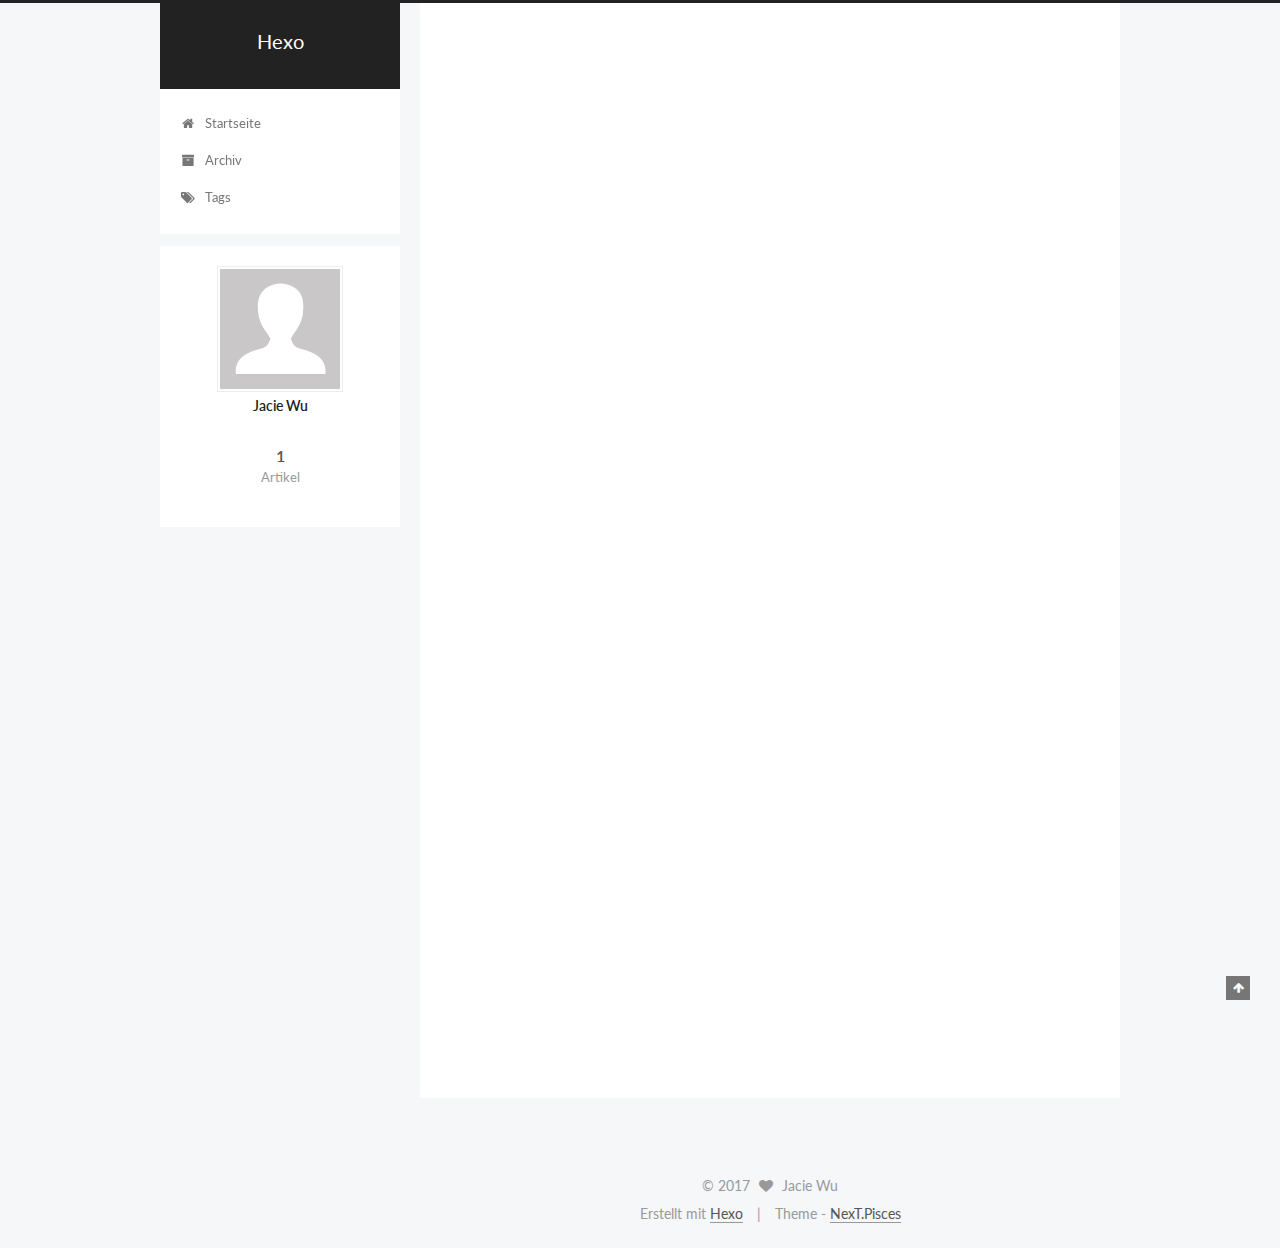
==== commit f78ebcb1: "Site updated: 2017-04-17 00:25:52" ====
--- a/index.html
+++ b/index.html
@@ -5,7 +5,7 @@
   
 
 
-<html class="theme-next mist use-motion" lang="">
+<html class="theme-next pisces use-motion" lang="">
 <head>
   <meta charset="UTF-8"/>
 <meta http-equiv="X-UA-Compatible" content="IE=edge" />
@@ -100,7 +100,7 @@
   var NexT = window.NexT || {};
   var CONFIG = {
     root: '/',
-    scheme: 'Mist',
+    scheme: 'Pisces',
     sidebar: {"position":"left","display":"post","offset":12,"offset_float":0,"b2t":false,"scrollpercent":false},
     fancybox: true,
     motion: true,
@@ -473,7 +473,7 @@
 <div class="theme-info">
   Theme -
   <a class="theme-link" href="https://github.com/iissnan/hexo-theme-next">
-    NexT.Mist
+    NexT.Pisces
   </a>
 </div>
 
@@ -549,6 +549,13 @@
   
   
 
+
+  <script type="text/javascript" src="/js/src/affix.js?v=5.1.0"></script>
+
+  <script type="text/javascript" src="/js/src/schemes/pisces.js?v=5.1.0"></script>
+
+
+
   
 
   
--- a/css/main.css
+++ b/css/main.css
@@ -189,7 +189,7 @@
   font-size: 14px;
   line-height: 2;
   color: #555;
-  background: #fff;
+  background: #f5f7f9;
 }
 @media (max-width: 767px) {
   body {
@@ -226,51 +226,51 @@
   margin: 20px 0 15px;
 }
 h1 {
-  font-size: 24px;
+  font-size: 22px;
 }
 @media (max-width: 767px) {
   h1 {
-    font-size: 20px;
+    font-size: 18px;
   }
 }
 h2 {
-  font-size: 22px;
+  font-size: 20px;
 }
 @media (max-width: 767px) {
   h2 {
-    font-size: 18px;
+    font-size: 16px;
   }
 }
 h3 {
-  font-size: 20px;
+  font-size: 18px;
 }
 @media (max-width: 767px) {
   h3 {
-    font-size: 16px;
+    font-size: 14px;
   }
 }
 h4 {
-  font-size: 18px;
+  font-size: 16px;
 }
 @media (max-width: 767px) {
   h4 {
-    font-size: 14px;
+    font-size: 12px;
   }
 }
 h5 {
-  font-size: 16px;
+  font-size: 14px;
 }
 @media (max-width: 767px) {
   h5 {
-    font-size: 12px;
+    font-size: 10px;
   }
 }
 h6 {
-  font-size: 14px;
+  font-size: 12px;
 }
 @media (max-width: 767px) {
   h6 {
-    font-size: 10px;
+    font-size: 8px;
   }
 }
 p {
@@ -639,8 +639,8 @@
 @media (min-width: 992px) {
   .full-image.full-image.full-image {
     max-width: none;
-    width: 110%;
-    margin: 25px -5%;
+    width: 118%;
+    margin: 0 -9%;
   }
 }
 .blockquote-center,
@@ -817,7 +817,7 @@
   font-size: 14px;
   color: #fff;
   background: #222;
-  border: 2px solid #222;
+  border: 2px solid #555;
   text-decoration: none;
   border-radius: 0;
   transition-property: background-color;
@@ -828,8 +828,8 @@
 .btn:hover,
 .post-button .btn:hover {
   border-color: #222;
-  color: #222;
-  background: #fff;
+  color: #fff;
+  background: #222;
 }
 .btn-bar {
   display: block;
@@ -934,7 +934,7 @@
   width: 24px;
   background: #222;
   font-size: 12px;
-  opacity: 1;
+  opacity: 0.6;
   color: #fff;
   cursor: pointer;
   text-align: center;
@@ -955,7 +955,7 @@
   }
 }
 .back-to-top.back-to-top-on {
-  bottom: 19px;
+  bottom: 30px;
 }
 .header {
   background: #fff;
@@ -969,7 +969,7 @@
 }
 .site-meta {
   margin: 0;
-  text-align: left;
+  text-align: center;
 }
 @media (max-width: 767px) {
   .site-meta {
@@ -980,12 +980,12 @@
   position: relative;
   display: inline-block;
   padding: 0 40px;
-  color: #222;
+  color: #fff;
   background: #222;
   border-bottom: none;
 }
 .brand:hover {
-  color: #222;
+  color: #fff;
 }
 .logo {
   display: inline-block;
@@ -1004,7 +1004,7 @@
 .site-subtitle {
   margin-top: 10px;
   font-size: 13px;
-  color: #999;
+  color: #ddd;
 }
 .use-motion .brand {
   opacity: 0;
@@ -1077,7 +1077,8 @@
   transition-timing-function: ease-in-out;
   transition-delay: 0s;
 }
-.menu .menu-item a:hover {
+.menu .menu-item a:hover,
+.menu-item-active a {
   border-bottom-color: #222;
 }
 .menu .menu-item .fa {
@@ -1205,7 +1206,7 @@
 .posts-collapse {
   position: relative;
   z-index: 1010;
-  margin-left: 0;
+  margin-left: 55px;
 }
 .posts-collapse::after {
   content: " ";
@@ -1431,8 +1432,8 @@
 .post-button .btn {
   color: #555;
   font-size: 14px;
-  background: transparent;
-  border-radius: 0;
+  background: #fff;
+  border-radius: 2px;
   line-height: 2;
   margin: 0 4px 8px 4px;
 }
@@ -1607,20 +1608,20 @@
   display: block;
   margin: 0 auto;
   padding: 2px;
-  max-width: 96px;
+  max-width: 120px;
   height: auto;
-  border: 2px solid #333;
+  border: 1px solid #eee;
 }
 .site-author-name {
-  margin: 5px 0 0;
+  margin: 0;
   text-align: center;
-  color: #f5f5f5;
-  font-weight: normal;
+  color: #222;
+  font-weight: 600;
 }
 .site-description {
-  margin-top: 5px;
+  margin-top: 0;
   text-align: center;
-  font-size: 14px;
+  font-size: 13px;
   color: #999;
 }
 .site-state {
@@ -1632,7 +1633,7 @@
 .site-state-item {
   display: inline-block;
   padding: 0 15px;
-  border-left: 1px solid #333;
+  border-left: 1px solid #eee;
 }
 .site-state-item:first-child {
   border-left: none;
@@ -1645,11 +1646,11 @@
   text-align: center;
   color: inherit;
   font-weight: 600;
-  font-size: 18px;
+  font-size: 16px;
 }
 .site-state-item-name {
   font-size: 13px;
-  color: inherit;
+  color: #999;
 }
 .feed-link {
   margin-top: 20px;
@@ -1691,7 +1692,7 @@
   width: 4px;
   height: 4px;
   border-radius: 50%;
-  background: #beab93;
+  background: #a1ffcf;
 }
 .links-of-blogroll {
   font-size: 13px;
@@ -1721,7 +1722,7 @@
   color: #555;
 }
 .sidebar-nav li:hover {
-  color: #f5f5f5;
+  color: #fc6423;
 }
 .page-post-detail .sidebar-nav-toc {
   padding: 0 5px;
@@ -1730,11 +1731,11 @@
   margin-left: 10px;
 }
 .sidebar-nav .sidebar-nav-active {
-  color: #87daff;
-  border-bottom-color: #87daff;
+  color: #fc6423;
+  border-bottom-color: #fc6423;
 }
 .sidebar-nav .sidebar-nav-active:hover {
-  color: #87daff;
+  color: #fc6423;
 }
 .sidebar-panel {
   display: none;
@@ -1767,12 +1768,12 @@
   transition-timing-function: ease-in-out;
   transition-delay: 0s;
   transition-property: all;
-  color: #999;
-  border-bottom-color: #555;
+  color: #666;
+  border-bottom-color: #ccc;
 }
 .post-toc ol a:hover {
-  color: #ccc;
-  border-bottom-color: #ccc;
+  color: #000;
+  border-bottom-color: #000;
 }
 .post-toc .nav-item {
   overflow: hidden;
@@ -1793,14 +1794,14 @@
   display: block;
 }
 .post-toc .nav .active > a {
-  color: #87daff;
-  border-bottom-color: #87daff;
+  color: #fc6423;
+  border-bottom-color: #fc6423;
 }
 .post-toc .nav .active-current > a {
-  color: #87daff;
+  color: #fc6423;
 }
 .post-toc .nav .active-current > a:hover {
-  color: #87daff;
+  color: #fc6423;
 }
 .footer {
   font-size: 14px;
@@ -2220,6 +2221,16 @@
   transform: translate(-50%, -50%);
   color: #ccc;
 }
+@media (min-width: 768px) and (max-width: 991px) {
+  .busuanzi-count {
+    width: auto;
+  }
+}
+@media (max-width: 767px) {
+  .busuanzi-count {
+    width: auto;
+  }
+}
 .site-uv,
 .site-pv,
 .page-pv {
@@ -2458,324 +2469,397 @@
   }
 }
 .page-post-detail .sidebar-toggle-line {
-  background: #87daff;
+  background: #fc6423;
 }
 .page-post-detail .comments {
   overflow: hidden;
 }
-h1,
-h2,
-h3,
-h4,
-h5,
-h6 {
-  margin: 20px 0 10px;
-}
-p {
-  margin: 0 0 25px 0;
-}
-a {
-  border-bottom-color: #ccc;
-}
-hr {
-  margin: 20px 0;
-  height: 2px;
-}
-.main-inner {
-  margin-top: 80px;
-}
 .header {
-  background: #f5f5f5;
+  position: relative;
+  margin: 0 auto;
+  width: 960px;
+}
+@media (min-width: 768px) and (max-width: 991px) {
+  .header {
+    width: auto;
+  }
+}
+@media (max-width: 767px) {
+  .header {
+    width: auto;
+  }
 }
 .header-inner {
-  padding: 25px 0 20px;
-}
-.header-inner:before,
-.header-inner:after {
+  position: absolute;
+  top: 0;
+  overflow: hidden;
+  padding: 0;
+  width: 240px;
+  background: #fff;
+  box-shadow: initial;
+  border-radius: initial;
+}
+@media (min-width: 1600px) {
+  .container .header-inner {
+    width: 240px;
+  }
+}
+@media (min-width: 768px) and (max-width: 991px) {
+  .header-inner {
+    position: relative;
+    width: auto;
+    border-radius: initial;
+  }
+}
+@media (max-width: 767px) {
+  .header-inner {
+    position: relative;
+    width: auto;
+    border-radius: initial;
+  }
+}
+.main:before,
+.main:after {
   content: " ";
   display: table;
 }
-.header-inner:after {
+.main:after {
   clear: both;
 }
-@media (max-width: 767px) {
-  .header-inner {
+@media (min-width: 768px) and (max-width: 991px) {
+  .main {
+    padding-bottom: 100px;
+  }
+}
+@media (max-width: 767px) {
+  .main {
+    padding-bottom: 100px;
+  }
+}
+.container .main-inner {
+  width: 960px;
+}
+@media (min-width: 768px) and (max-width: 991px) {
+  .container .main-inner {
     width: auto;
-    margin-bottom: 50px;
-    padding: 10px;
-  }
+  }
+}
+@media (max-width: 767px) {
+  .container .main-inner {
+    width: auto;
+  }
+}
+.content-wrap {
+  float: right;
+  box-sizing: border-box;
+  padding: 40px;
+  width: 700px;
+  background: #fff;
+  min-height: 700px;
+  box-shadow: initial;
+  border-radius: initial;
+}
+@media (min-width: 768px) and (max-width: 991px) {
+  .content-wrap {
+    width: 100%;
+    padding: 20px;
+    border-radius: initial;
+  }
+}
+@media (max-width: 767px) {
+  .content-wrap {
+    width: 100%;
+    padding: 20px;
+    min-height: auto;
+    border-radius: initial;
+  }
+}
+.sidebar {
+  position: static;
+  float: left;
+  margin-top: 300px;
+  width: 240px;
+  background: #f5f7f9;
+  box-shadow: none;
+}
+@media (min-width: 768px) and (max-width: 991px) {
+  .sidebar {
+    display: none;
+  }
+}
+@media (max-width: 767px) {
+  .sidebar {
+    display: none;
+  }
+}
+.sidebar-toggle {
+  display: none;
+}
+.footer-inner {
+  width: 960px;
+  padding-left: 260px;
+}
+@media (min-width: 768px) and (max-width: 991px) {
+  .footer-inner {
+    width: auto;
+    padding-left: 0 !important;
+    padding-right: 0 !important;
+  }
+}
+@media (max-width: 767px) {
+  .footer-inner {
+    width: auto;
+    padding-left: 0 !important;
+    padding-right: 0 !important;
+  }
+}
+.sidebar-position-right .header-inner {
+  right: 0;
+}
+.sidebar-position-right .content-wrap {
+  float: left;
+}
+.sidebar-position-right .sidebar {
+  float: right;
+}
+.sidebar-position-right .footer-inner {
+  padding-left: 0;
+  padding-right: 260px;
+}
+.site-brand-wrapper {
+  position: relative;
 }
 .site-meta {
-  float: left;
-  margin-left: -20px;
-  line-height: normal;
-}
-@media (max-width: 767px) {
+  padding: 20px 0;
+  color: #fff;
+  background: #222;
+}
+@media (min-width: 768px) and (max-width: 991px) {
   .site-meta {
-    margin-left: 10px;
-  }
-}
-.site-meta .brand {
-  padding: 2px 1px;
+    box-shadow: 0 0 16px rgba(0,0,0,0.5);
+  }
+}
+@media (max-width: 767px) {
+  .site-meta {
+    box-shadow: 0 0 16px rgba(0,0,0,0.5);
+  }
+}
+.brand {
+  padding: 0;
   background: none;
 }
-@media (max-width: 767px) {
-  .site-meta .brand {
-    display: block;
-  }
-}
-.site-meta .logo {
-  display: none;
-}
-.site-meta .site-title {
-  font-size: 22px;
-  font-weight: bolder;
-}
-@media (max-width: 767px) {
-  .site-meta .site-title {
-    line-height: 34px;
-  }
-}
-.logo-line-before,
-.logo-line-after {
-  display: block;
-  overflow: hidden;
-  margin: 0 auto;
-  width: 75%;
-}
-@media (max-width: 767px) {
-  .logo-line-before,
-  .logo-line-after {
-    display: none;
-  }
-}
-.logo-line-before i,
-.logo-line-after i {
-  position: relative;
-  display: block;
-  height: 2px;
-  background: #222;
-}
-@media (max-width: 767px) {
-  .logo-line-before i,
-  .logo-line-after i {
-    height: 3px;
-  }
-}
-.use-motion .logo-line-before i {
-  left: -100%;
-}
-.use-motion .logo-line-after i {
-  right: -100%;
+.brand:hover {
+  color: #fff;
 }
 .site-subtitle {
-  display: none;
-}
-.site-nav-toggle {
-  position: static;
-  float: right;
-}
-.menu {
-  float: right;
-  margin: 8px 0 0 0;
-}
-@media (max-width: 767px) {
-  .menu {
-    margin: 20px 0 0 0;
-    padding: 0;
-  }
-}
-.menu br {
-  display: none;
-}
-.menu .menu-item {
-  margin: 0;
-}
-@media (max-width: 767px) {
-  .menu .menu-item {
-    display: block;
-  }
-}
-.menu .menu-item a {
-  padding: 0 10px;
-  background: none;
-  border: none;
-  border-radius: 2px;
-  transition-property: background;
-}
-@media (max-width: 767px) {
-  .menu .menu-item a {
-    text-align: left;
-  }
-}
-.menu .menu-item a:hover {
-  background: #e1e1e1;
-}
-.menu a::before {
-  display: none;
-}
-@media (max-width: 767px) {
-  .menu a::before {
-    display: block;
-  }
-}
-@media (max-width: 767px) {
-  .menu {
-    float: none;
-  }
+  margin: 10px 10px 0;
+  font-weight: initial;
 }
 .site-search form {
   display: none;
 }
-.posts-expand {
-  padding-top: 0;
-}
-.posts-expand .post-title,
-.posts-expand .post-meta {
+.site-nav {
+  border-top: none;
+}
+@media (min-width: 768px) and (max-width: 991px) {
+  .site-nav {
+    display: none !important;
+  }
+}
+@media (min-width: 768px) and (max-width: 991px) {
+  .site-nav-on {
+    display: block !important;
+  }
+}
+.menu .menu-item {
+  display: block;
+  margin: 0;
+}
+.menu .menu-item a {
+  position: relative;
+  box-sizing: border-box;
+  padding: 5px 20px;
   text-align: left;
-}
-@media (max-width: 767px) {
-  .posts-expand .post-title,
-  .posts-expand .post-meta {
-    text-align: center;
-  }
-}
-.posts-expand .post-eof {
+  line-height: inherit;
+  transition-property: background-color;
+  transition-duration: 0.2s;
+  transition-timing-function: ease-in-out;
+  transition-delay: 0s;
+}
+.menu .menu-item a:hover,
+.menu-item-active a {
+  background: #f9f9f9;
+  border-bottom-color: #fff;
+}
+.menu .menu-item br {
   display: none;
 }
-.posts-expand .post {
-  margin-top: 120px;
-}
-.posts-expand .post:first-child {
+.menu-item-active a:after {
+  content: " ";
+  position: absolute;
+  top: 50%;
+  margin-top: -3px;
+  right: 15px;
+  width: 6px;
+  height: 6px;
+  border-radius: 50%;
+  background-color: #bbb;
+}
+.btn-bar {
+  background-color: #fff;
+}
+.site-nav-toggle {
+  left: 20px;
+  top: 50%;
+  -webkit-transform: translateY(-50%);
+  -webkit-transform: translateY(-50%);
+  -moz-transform: translateY(-50%);
+  -ms-transform: translateY(-50%);
+  -o-transform: translateY(-50%);
+  transform: translateY(-50%);
+}
+@media (min-width: 768px) and (max-width: 991px) {
+  .site-nav-toggle {
+    display: block;
+  }
+}
+.use-motion .sidebar .motion-element {
+  opacity: 1;
+}
+.sidebar {
+  display: none;
+  right: auto;
+  bottom: auto;
+  -webkit-transform: none;
+}
+.sidebar-inner {
+  box-sizing: border-box;
+  width: 240px;
+  color: #555;
+  background: #fff;
+  box-shadow: initial;
+  border-radius: initial;
+}
+.sidebar-inner.affix {
+  position: fixed;
+  top: 0px;
+}
+.site-overview {
+  margin: 0 2px;
+  text-align: left;
+}
+.site-author:before,
+.site-author:after {
+  content: " ";
+  display: table;
+}
+.site-author:after {
+  clear: both;
+}
+.sidebar a {
+  color: #555;
+}
+.sidebar a:hover {
+  color: #222;
+}
+.links-of-author-item a:before {
+  display: none;
+}
+.links-of-author-item a {
+  border-bottom: none;
+  text-decoration: underline;
+}
+.feed-link {
+  border-top: 1px dotted #ccc;
+  border-bottom: 1px dotted #ccc;
+  text-align: center;
+}
+.feed-link a {
+  display: block;
+  color: #fc6423;
+  border: none;
+}
+.feed-link a:hover {
+  background: none;
+  color: #e34603;
+}
+.feed-link a:hover i {
+  color: #e34603;
+}
+.links-of-author:before,
+.links-of-author:after {
+  content: " ";
+  display: table;
+}
+.links-of-author:after {
+  clear: both;
+}
+.links-of-author-item {
+  float: left;
+  margin: 5px 0 0;
+  width: 50%;
+}
+.links-of-author-item a {
+  box-sizing: border-box;
+  display: inline-block;
+  margin-right: 0;
+  margin-bottom: 0;
+  padding: 0 5px;
+  overflow: hidden;
+  white-space: nowrap;
+  text-overflow: ellipsis;
+}
+.links-of-author-item a {
+  display: block;
+  text-decoration: none;
+}
+.links-of-author-item a:hover {
+  border-radius: 4px;
+  background: #eee;
+}
+.links-of-author-item .fa {
+  margin-right: 2px;
+  font-size: 16px;
+}
+.links-of-author-item .fa-globe {
+  font-size: 15px;
+}
+.links-of-blogroll {
+  margin-top: 20px;
+  padding: 3px 0 0;
+  border-top: 1px dotted #ccc;
+}
+.links-of-blogroll-title {
   margin-top: 0;
 }
-.posts-expand .post-meta {
-  margin-top: 5px;
-  margin-bottom: 20px;
-}
-.posts-expand .post-title {
-  position: relative;
-  font-size: 26px;
-  font-weight: 400;
-}
-@media (max-width: 767px) {
-  .posts-expand .post-title {
-    font-size: 20px;
-  }
-}
-@media (min-width: 1600px) {
-  .posts-expand .post-title {
-    font-size: 26px;
-  }
-}
-.posts-expand .post-title:hover:before {
-  background: #222;
-}
-.posts-expand .post-body img {
-  margin: 0;
-}
-.posts-expand .post-tags {
-  text-align: left;
-}
-.posts-expand .post-tags a {
-  padding: 1px 5px;
-  background: #f5f5f5;
-  border-bottom: none;
-}
-.posts-expand .post-tags a:hover {
-  background: #ccc;
-}
-.posts-expand .post-nav {
-  margin-top: 40px;
-}
-.post-button {
-  margin-top: 20px;
-  text-align: left;
-}
-.post-button a {
-  margin: 0 8px 8px 0 !important;
+.links-of-blogroll-item {
   padding: 0;
-  font-size: 14px;
-  color: #666;
-  background: none;
-  border: none;
-  border-bottom: 2px solid #666;
-  transition-property: border;
-}
-@media (max-width: 767px) {
-  .post-button a {
-    font-size: 12px;
-  }
-}
-@media (min-width: 1600px) {
-  .post-button a {
-    font-size: 16px;
-  }
-}
-.post-button a:hover {
-  border-bottom-color: #222;
+}
+.links-of-blogroll-inline:before,
+.links-of-blogroll-inline:after {
+  content: " ";
+  display: table;
+}
+.links-of-blogroll-inline:after {
+  clear: both;
 }
 .links-of-blogroll-inline .links-of-blogroll-item {
-  display: inline-block;
-}
-.btn {
-  padding: 0 10px;
-  border-width: 2px;
-  border-radius: 0;
-}
-.headband {
-  display: none;
-}
-.site-search {
-  position: relative;
-  float: right;
-  margin-top: 5px;
-  padding-top: 3px;
-}
-@media (max-width: 767px) {
-  .site-search {
-    float: none;
-    padding: 0 10px;
-  }
-}
-@media (max-width: 767px) {
-  .container .main-inner {
-    width: auto;
-  }
-}
-.page-post-detail .post-title,
-.page-post-detail .post-meta {
-  text-align: center;
-}
-.page-post-detail .post-title:before {
-  display: none;
-}
-.page-post-detail .post-meta {
-  margin-bottom: 60px;
-}
-.pagination {
-  margin: 120px 0 0;
-  text-align: left;
-}
-@media (max-width: 767px) {
-  .pagination {
-    margin: 80px 10px 0;
-    text-align: center;
-  }
-}
-.footer {
-  margin-top: 80px;
-  padding: 10px 0;
-  background: #f5f5f5;
-  color: #666;
-}
-.footer-inner {
-  margin: 0 auto;
-  text-align: left;
-}
-@media (max-width: 767px) {
-  .footer-inner {
-    width: auto;
-    text-align: center;
-  }
-}
+  float: left;
+  margin: 5px 0 0;
+  width: 50%;
+}
+.links-of-blogroll-inline .links-of-blogroll-item a {
+  box-sizing: border-box;
+  display: inline-block;
+  margin-right: 0;
+  margin-bottom: 0;
+  padding: 0 5px;
+  overflow: hidden;
+  white-space: nowrap;
+  text-overflow: ellipsis;
+}
+@media (max-width: 767px) {
+  .post-body {
+    text-align: justify;
+  }
+}
